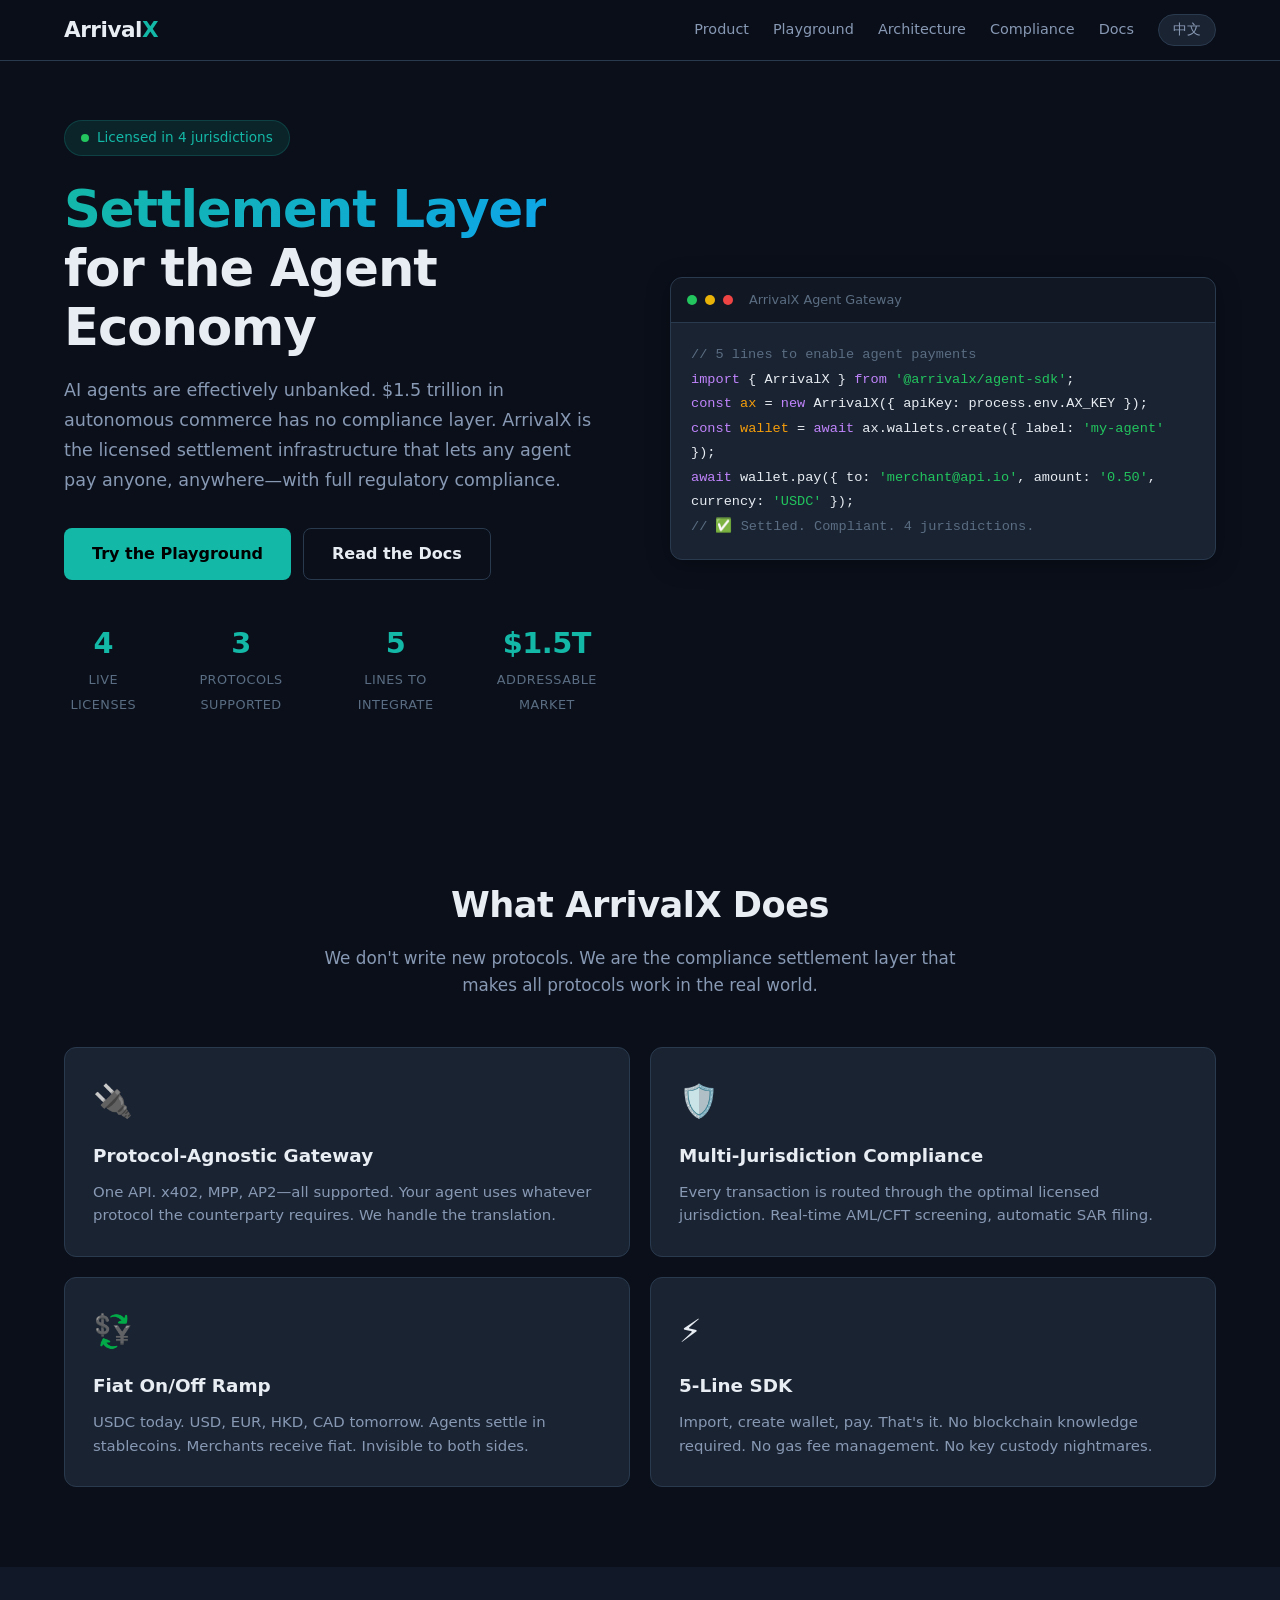
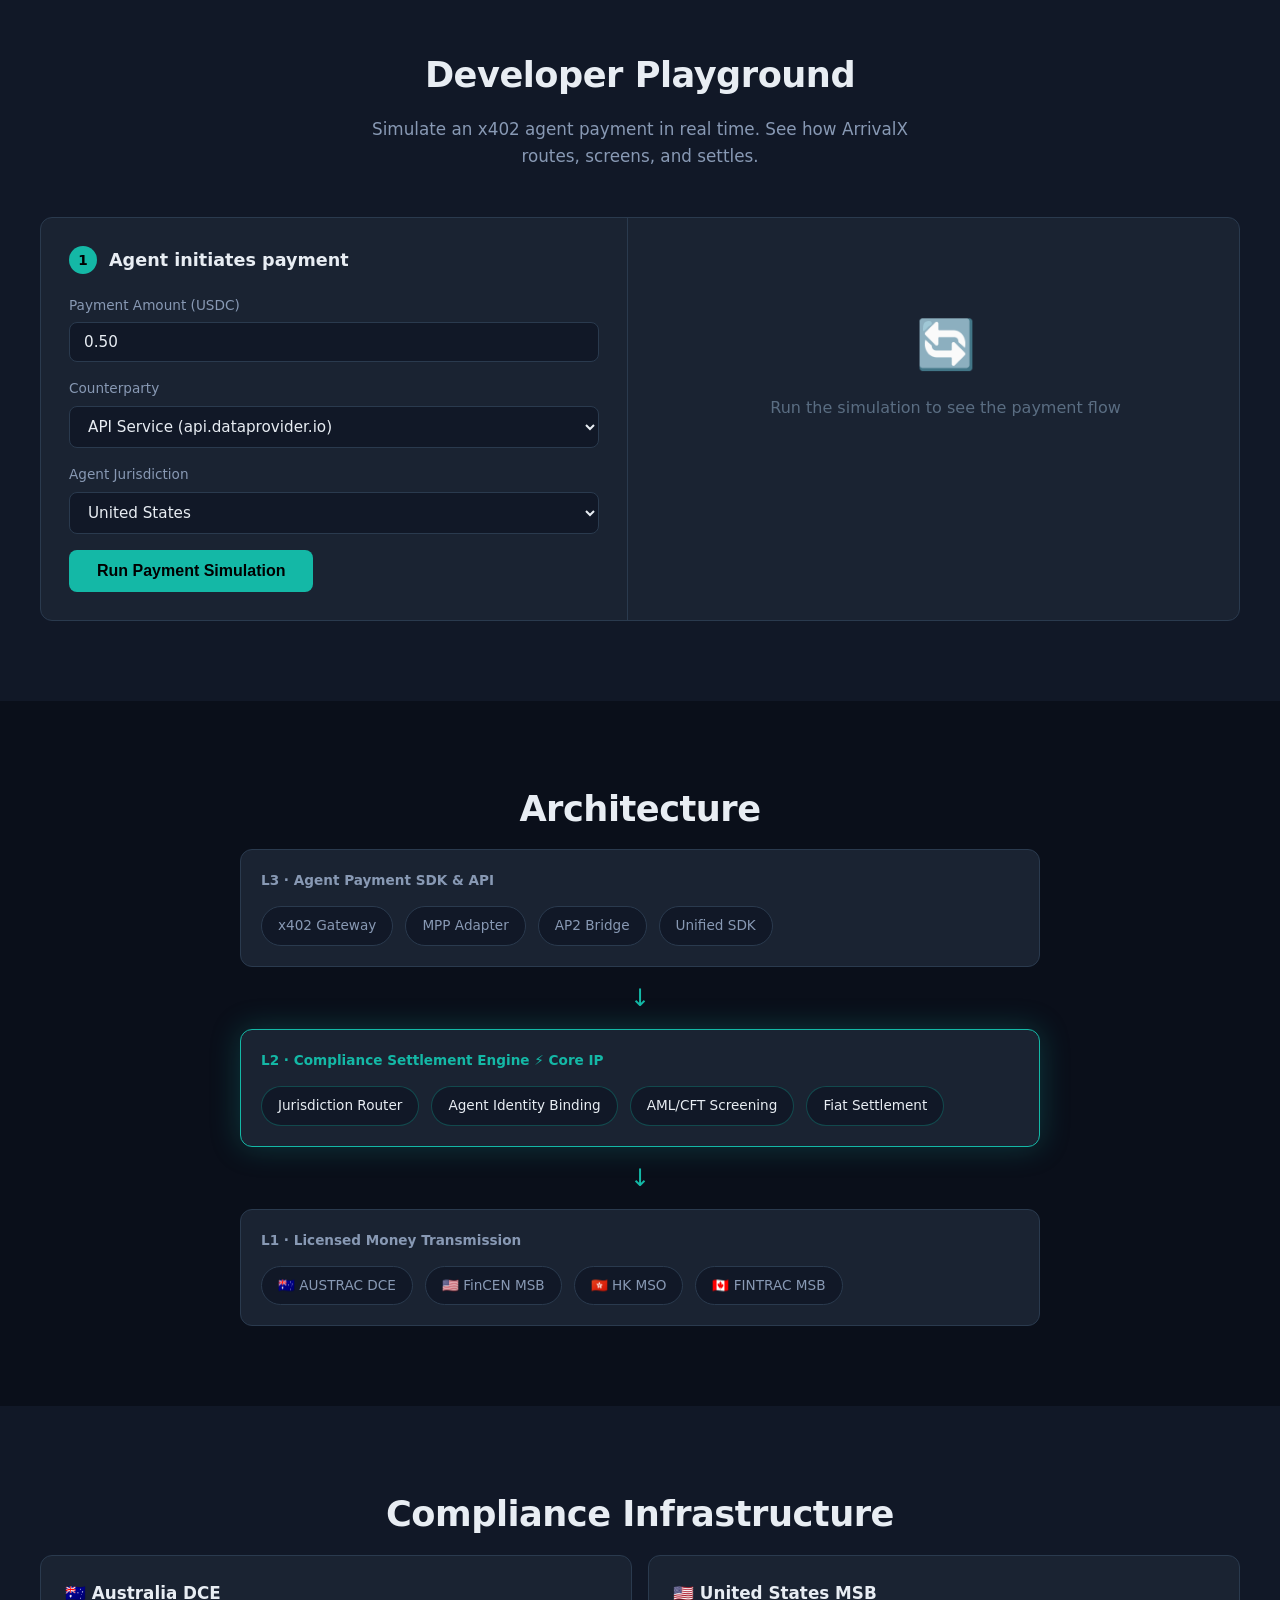
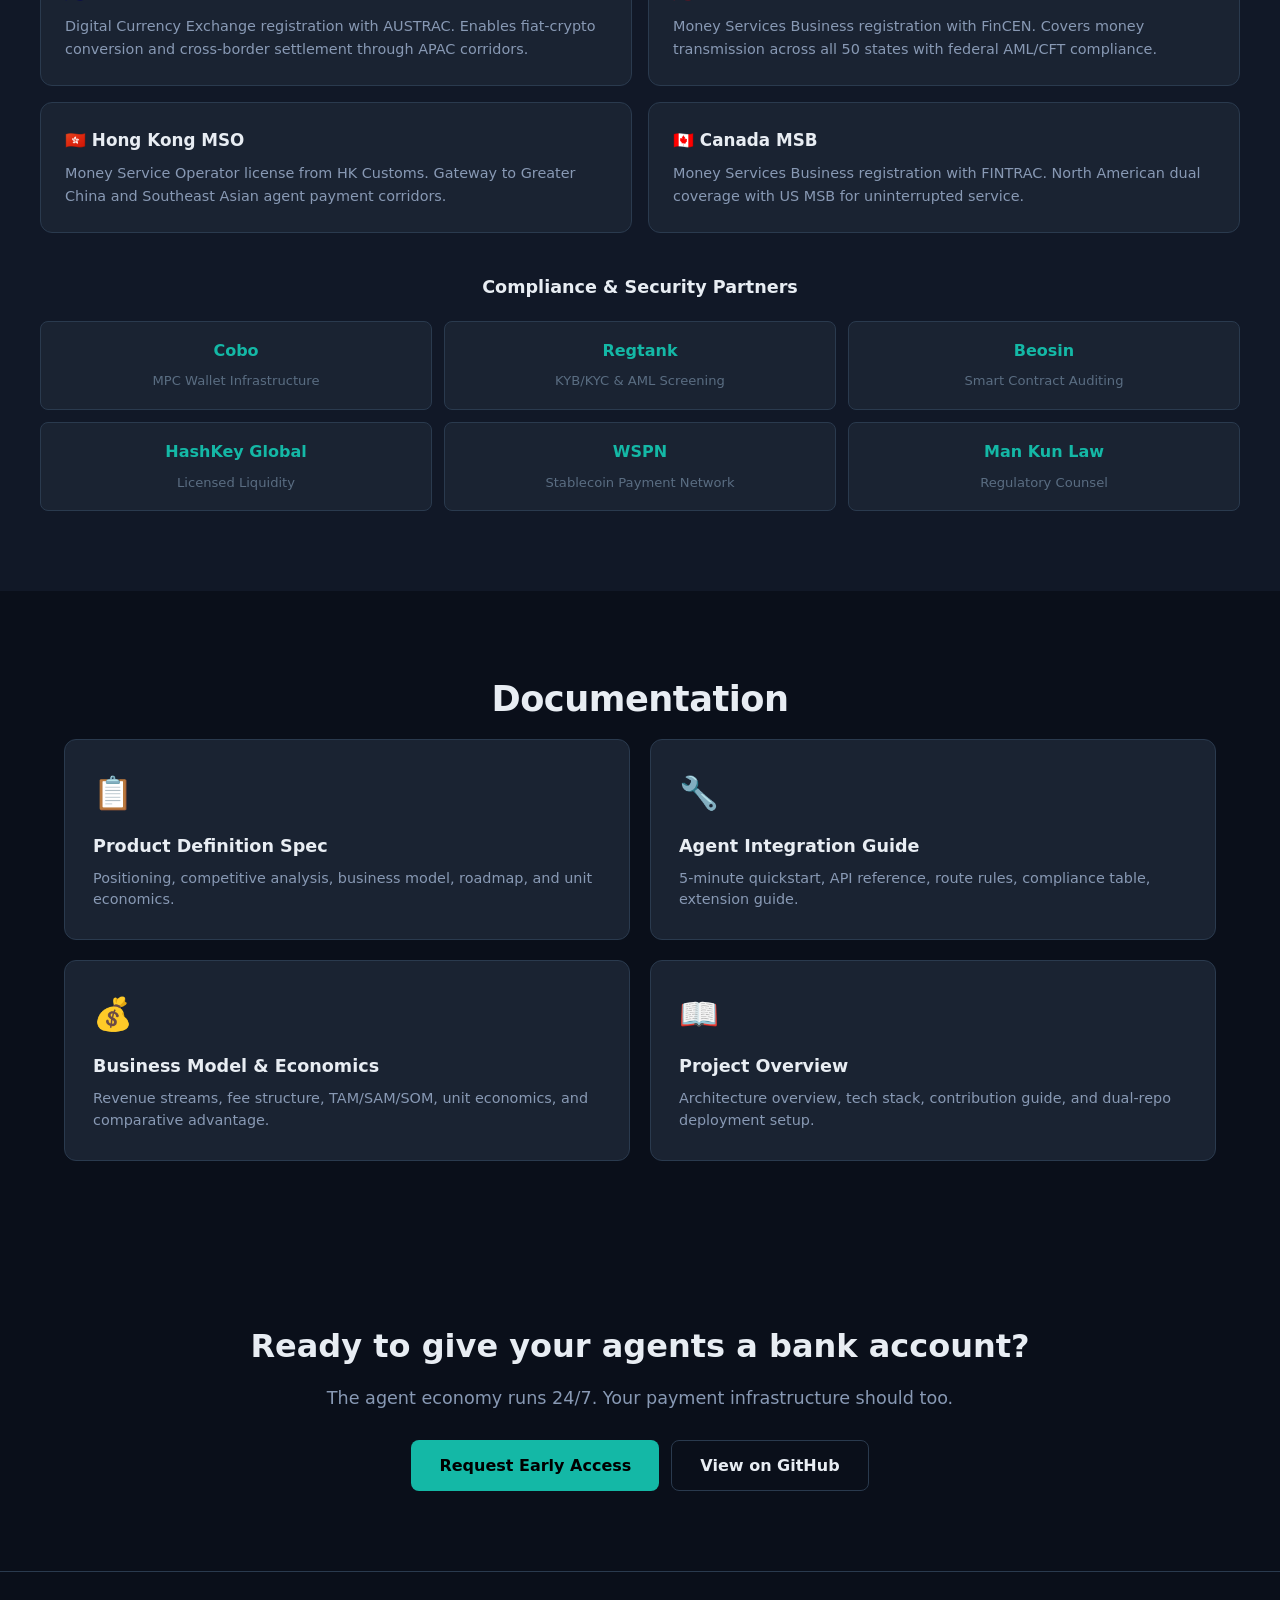
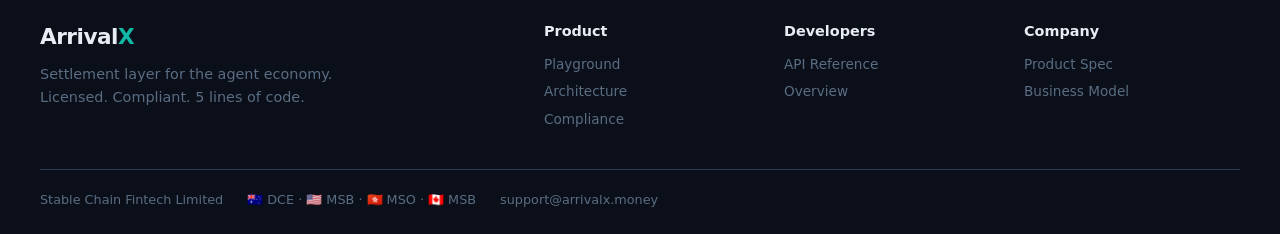
==== index.html @ 9bac30d7 "deploy 2026-06-06T09:00:12Z" ====
<!DOCTYPE html>
<html lang="en" data-theme="dark">
<head>
<meta charset="UTF-8">
<meta name="viewport" content="width=device-width, initial-scale=1.0">
<title>ArrivalX — Settlement Layer for the Agent Economy</title>
<meta name="description" content="Licensed settlement infrastructure for AI agent payments. x402-compatible, multi-jurisdiction compliance, 5-line SDK integration.">
<link rel="icon" href="data:image/svg+xml,<svg xmlns='http://www.w3.org/2000/svg' viewBox='0 0 36 36'><text y='28' font-size='28'>⚡</text></svg>">
<link rel="stylesheet" href="css/style.css">
</head>
<body>

<!-- Navigation -->
<nav class="nav" id="nav">
  <div class="nav-inner">
    <a href="#" class="logo">Arrival<span class="logo-accent">X</span></a>
    <div class="nav-links">
      <a href="#product">Product</a>
      <a href="#playground">Playground</a>
      <a href="#architecture">Architecture</a>
      <a href="#compliance">Compliance</a>
      <a href="#docs">Docs</a>
      <button class="lang-toggle" onclick="toggleLang()" id="langBtn">中文</button>
    </div>
    <button class="mobile-menu-btn" onclick="toggleMobileMenu()">☰</button>
  </div>
</nav>

<!-- Hero -->
<section class="hero" id="hero">
  <div class="hero-grid">
    <div class="hero-badge">
      <span class="pulse"></span>
      <span data-en="Licensed in 4 jurisdictions" data-zh="四司法辖区持牌">Licensed in 4 jurisdictions</span>
    </div>
    <h1 class="hero-title">
      <span class="gradient-text" data-en="Settlement Layer" data-zh="Agent 经济的">Settlement Layer</span>
      <br>
      <span data-en="for the Agent Economy" data-zh="合规结算层">for the Agent Economy</span>
    </h1>
    <p class="hero-subtitle" data-en="AI agents are effectively unbanked. $1.5 trillion in autonomous commerce has no compliance layer. ArrivalX is the licensed settlement infrastructure that lets any agent pay anyone, anywhere—with full regulatory compliance." data-zh="AI Agent 没有银行账户。$1.5 万亿的自主商业缺少合规层。ArrivalX 是持牌结算基础设施，让任何 Agent 在任何地方支付给任何人——全部合规。">
      AI agents are effectively unbanked. $1.5 trillion in autonomous commerce has no compliance layer. ArrivalX is the licensed settlement infrastructure that lets any agent pay anyone, anywhere—with full regulatory compliance.
    </p>
    <div class="hero-cta">
      <a href="#playground" class="btn-primary" data-en="Try the Playground" data-zh="试用 Playground">Try the Playground</a>
      <a href="#docs" class="btn-secondary" data-en="Read the Docs" data-zh="阅读文档">Read the Docs</a>
    </div>
    <div class="hero-stats">
      <div class="stat">
        <span class="stat-value">4</span>
        <span class="stat-label" data-en="Live Licenses" data-zh="持牌司法辖区">Live Licenses</span>
      </div>
      <div class="stat">
        <span class="stat-value">3</span>
        <span class="stat-label" data-en="Protocols Supported" data-zh="兼容协议">Protocols Supported</span>
      </div>
      <div class="stat">
        <span class="stat-value">5</span>
        <span class="stat-label" data-en="Lines to Integrate" data-zh="行代码接入">Lines to Integrate</span>
      </div>
      <div class="stat">
        <span class="stat-value">$1.5T</span>
        <span class="stat-label" data-en="Addressable Market" data-zh="可寻址市场">Addressable Market</span>
      </div>
    </div>
  </div>
  <div class="hero-visual">
    <div class="hero-card">
      <div class="hero-card-header">
        <span class="dot green"></span>
        <span class="dot yellow"></span>
        <span class="dot red"></span>
        <span class="hero-card-title">ArrivalX Agent Gateway</span>
      </div>
      <div class="hero-card-body">
        <div class="code-line"><span class="code-comment">// 5 lines to enable agent payments</span></div>
        <div class="code-line"><span class="code-keyword">import</span> { ArrivalX } <span class="code-keyword">from</span> <span class="code-string">'@arrivalx/agent-sdk'</span>;</div>
        <div class="code-line"></div>
        <div class="code-line"><span class="code-keyword">const</span> <span class="code-var">ax</span> = <span class="code-keyword">new</span> ArrivalX({ apiKey: process.env.AX_KEY });</div>
        <div class="code-line"><span class="code-keyword">const</span> <span class="code-var">wallet</span> = <span class="code-keyword">await</span> ax.wallets.create({ label: <span class="code-string">'my-agent'</span> });</div>
        <div class="code-line"><span class="code-keyword">await</span> wallet.pay({ to: <span class="code-string">'merchant@api.io'</span>, amount: <span class="code-string">'0.50'</span>, currency: <span class="code-string">'USDC'</span> });</div>
        <div class="code-line"><span class="code-comment">// ✅ Settled. Compliant. 4 jurisdictions.</span></div>
      </div>
    </div>
  </div>
</section>

<!-- Product -->
<section class="section" id="product">
  <h2 class="section-title" data-en="What ArrivalX Does" data-zh="ArrivalX 做什么">What ArrivalX Does</h2>
  <p class="section-subtitle" data-en="We don't write new protocols. We are the compliance settlement layer that makes all protocols work in the real world." data-zh="我们不写新协议。我们是让所有协议在真实世界中合规运作的结算层。">
    We don't write new protocols. We are the compliance settlement layer that makes all protocols work in the real world.
  </p>

  <div class="cards-grid">
    <div class="card">
      <div class="card-icon">🔌</div>
      <h3 data-en="Protocol-Agnostic Gateway" data-zh="协议无关网关">Protocol-Agnostic Gateway</h3>
      <p data-en="One API. x402, MPP, AP2—all supported. Your agent uses whatever protocol the counterparty requires. We handle the translation." data-zh="一个 API。x402、MPP、AP2 全部支持。你的 Agent 用对方要求的任何协议，我们做翻译。">
        One API. x402, MPP, AP2—all supported. Your agent uses whatever protocol the counterparty requires. We handle the translation.
      </p>
    </div>
    <div class="card">
      <div class="card-icon">🛡️</div>
      <h3 data-en="Multi-Jurisdiction Compliance" data-zh="多司法辖区合规">Multi-Jurisdiction Compliance</h3>
      <p data-en="Every transaction is routed through the optimal licensed jurisdiction. Real-time AML/CFT screening, automatic SAR filing. Regulators see a compliant money transmitter—not a gray-zone crypto exchange." data-zh="每笔交易经过最优持牌司法辖区路由。实时 AML/CFT 筛查，自动 SAR 申报。监管看到的是合规的资金传输商——不是灰色地带的交易所。">
        Every transaction is routed through the optimal licensed jurisdiction. Real-time AML/CFT screening, automatic SAR filing.
      </p>
    </div>
    <div class="card">
      <div class="card-icon">💱</div>
      <h3 data-en="Fiat On/Off Ramp" data-zh="法币出入金">Fiat On/Off Ramp</h3>
      <p data-en="USDC today. USD, EUR, HKD, CAD tomorrow. Agents settle in stablecoins. Merchants receive fiat. The conversion happens in the compliance layer—invisible to both sides." data-zh="今天 USDC，明天 USD/EUR/HKD/CAD。Agent 用稳定币结算，商户收法币。转换在合规层发生——双方无感。">
        USDC today. USD, EUR, HKD, CAD tomorrow. Agents settle in stablecoins. Merchants receive fiat. Invisible to both sides.
      </p>
    </div>
    <div class="card">
      <div class="card-icon">⚡</div>
      <h3 data-en="5-Line SDK" data-zh="5 行代码 SDK">5-Line SDK</h3>
      <p data-en="Import, create wallet, pay. That's it. No blockchain knowledge required. No gas fee management. No key custody nightmares. We built the boring stuff so you can build the future." data-zh="导入，创建钱包，支付。就这些。不需要区块链知识，不管 gas fee，不用操心密钥托管。我们做好了无聊的部分，你去创造未来。">
        Import, create wallet, pay. That's it. No blockchain knowledge required. No gas fee management. No key custody nightmares.
      </p>
    </div>
  </div>
</section>

<!-- Playground -->
<section class="section section-alt" id="playground">
  <h2 class="section-title" data-en="Developer Playground" data-zh="开发者 Playground">Developer Playground</h2>
  <p class="section-subtitle" data-en="Simulate an x402 agent payment in real time. See how ArrivalX routes, screens, and settles—all in one flow." data-zh="实时模拟 x402 Agent 支付。看看 ArrivalX 如何路由、筛查、结算——一条龙。">
    Simulate an x402 agent payment in real time. See how ArrivalX routes, screens, and settles.
  </p>

  <div class="playground">
    <div class="playground-left">
      <div class="pg-step" id="pgStep1">
        <div class="pg-step-header">
          <span class="pg-step-num">1</span>
          <span data-en="Agent initiates payment" data-zh="Agent 发起支付">Agent initiates payment</span>
        </div>
        <div class="pg-input-group">
          <label data-en="Payment Amount (USDC)" data-zh="支付金额 (USDC)">Payment Amount (USDC)</label>
          <input type="number" id="pgAmount" value="0.50" step="0.01" min="0.01" placeholder="0.50">
        </div>
        <div class="pg-input-group">
          <label data-en="Counterparty" data-zh="交易对手方">Counterparty</label>
          <select id="pgCounterparty">
            <option value="api">API Service (api.dataprovider.io)</option>
            <option value="compute">Compute Provider (gpu.rent)</option>
            <option value="agent">Another Agent (agent.market)</option>
            <option value="saas">SaaS Tool (saas.vendor.io)</option>
          </select>
        </div>
        <div class="pg-input-group">
          <label data-en="Agent Jurisdiction" data-zh="Agent 所在司法辖区">Agent Jurisdiction</label>
          <select id="pgJurisdiction">
            <option value="US">United States</option>
            <option value="AU">Australia</option>
            <option value="HK">Hong Kong</option>
            <option value="CA">Canada</option>
          </select>
        </div>
        <button class="btn-primary" onclick="runSimulation()" id="simBtn" data-en="Run Payment Simulation" data-zh="运行支付模拟">Run Payment Simulation</button>
      </div>

      <div class="pg-step hidden" id="pgStep2">
        <div class="pg-step-header">
          <span class="pg-step-num">2</span>
          <span data-en="x402 Handshake" data-zh="x402 握手">x402 Handshake</span>
        </div>
        <div class="pg-log" id="pgLog"></div>
      </div>
    </div>

    <div class="playground-right">
      <div class="pg-visual" id="pgVisual">
        <div class="pg-visual-placeholder" id="pgVisualPlaceholder">
          <div class="pg-viz-icon">🔄</div>
          <p data-en="Run the simulation to see the payment flow" data-zh="运行模拟查看支付流程">Run the simulation to see the payment flow</p>
        </div>
        <div class="pg-visual-flow hidden" id="pgVisualFlow">
          <div class="flow-node agent-node" id="flowAgent">
            <span class="flow-icon">🤖</span>
            <span class="flow-label">Agent</span>
          </div>
          <div class="flow-arrow" id="flowArrow1">→</div>
          <div class="flow-node ax-node" id="flowAX">
            <span class="flow-icon">⚡</span>
            <span class="flow-label">ArrivalX</span>
          </div>
          <div class="flow-arrow" id="flowArrow2">→</div>
          <div class="flow-node merchant-node" id="flowMerchant">
            <span class="flow-icon">🏪</span>
            <span class="flow-label" id="flowMerchantLabel">Merchant</span>
          </div>
        </div>
        <div class="pg-compliance-badges hidden" id="pgBadges">
          <div class="compliance-badge" id="badgeScreening">🔍 Screening</div>
          <div class="compliance-badge" id="badgeRoute">🌐 Route</div>
          <div class="compliance-badge" id="badgeSettle">✅ Settle</div>
        </div>
        <div class="pg-result hidden" id="pgResult"></div>
      </div>
    </div>
  </div>
</section>

<!-- Architecture -->
<section class="section" id="architecture">
  <h2 class="section-title" data-en="Architecture" data-zh="产品架构">Architecture</h2>
  <div class="arch-diagram">
    <div class="arch-layer arch-l3">
      <div class="arch-layer-label">L3 · Agent Payment SDK & API</div>
      <div class="arch-modules">
        <div class="arch-module" data-en="x402 Gateway" data-zh="x402 网关">x402 Gateway</div>
        <div class="arch-module" data-en="MPP Adapter" data-zh="MPP 适配器">MPP Adapter</div>
        <div class="arch-module" data-en="AP2 Bridge" data-zh="AP2 桥接">AP2 Bridge</div>
        <div class="arch-module" data-en="Unified SDK" data-zh="统一 SDK">Unified SDK</div>
      </div>
    </div>
    <div class="arch-arrow">↓</div>
    <div class="arch-layer arch-l2 highlight">
      <div class="arch-layer-label">L2 · Compliance Settlement Engine ⚡ Core IP</div>
      <div class="arch-modules">
        <div class="arch-module" data-en="Jurisdiction Router" data-zh="司法辖区路由">Jurisdiction Router</div>
        <div class="arch-module" data-en="Agent Identity Binding" data-zh="Agent 身份绑定">Agent Identity Binding</div>
        <div class="arch-module" data-en="AML/CFT Screening" data-zh="AML/CFT 筛查">AML/CFT Screening</div>
        <div class="arch-module" data-en="Fiat Settlement" data-zh="法币结算">Fiat Settlement</div>
      </div>
    </div>
    <div class="arch-arrow">↓</div>
    <div class="arch-layer arch-l1">
      <div class="arch-layer-label">L1 · Licensed Money Transmission</div>
      <div class="arch-modules">
        <div class="arch-module">🇦🇺 AUSTRAC DCE</div>
        <div class="arch-module">🇺🇸 FinCEN MSB</div>
        <div class="arch-module">🇭🇰 HK MSO</div>
        <div class="arch-module">🇨🇦 FINTRAC MSB</div>
      </div>
    </div>
  </div>
</section>

<!-- Compliance -->
<section class="section section-alt" id="compliance">
  <h2 class="section-title" data-en="Compliance Infrastructure" data-zh="合规基础设施">Compliance Infrastructure</h2>
  <div class="compliance-grid">
    <div class="compliance-card">
      <h3>🇦🇺 Australia DCE</h3>
      <p data-en="Digital Currency Exchange registration with AUSTRAC. Enables fiat-crypto conversion and cross-border settlement through APAC corridors." data-zh="AUSTRAC 数字币兑换注册。支持法币-加密货币兑换和亚太走廊跨境结算。">Digital Currency Exchange registration with AUSTRAC. Enables fiat-crypto conversion and cross-border settlement through APAC corridors.</p>
    </div>
    <div class="compliance-card">
      <h3>🇺🇸 United States MSB</h3>
      <p data-en="Money Services Business registration with FinCEN. Covers money transmission across all 50 states with federal AML/CFT compliance." data-zh="FinCEN 货币服务商注册。覆盖全美 50 州资金传输，联邦级 AML/CFT 合规。">Money Services Business registration with FinCEN. Covers money transmission across all 50 states with federal AML/CFT compliance.</p>
    </div>
    <div class="compliance-card">
      <h3>🇭🇰 Hong Kong MSO</h3>
      <p data-en="Money Service Operator license from HK Customs. Gateway to Greater China and Southeast Asian agent payment corridors." data-zh="香港海关金钱服务经营者牌照。大中华区和东南亚 Agent 支付走廊的入口。">Money Service Operator license from HK Customs. Gateway to Greater China and Southeast Asian agent payment corridors.</p>
    </div>
    <div class="compliance-card">
      <h3>🇨🇦 Canada MSB</h3>
      <p data-en="Money Services Business registration with FINTRAC. Provides North American redundancy—dual coverage with US MSB for uninterrupted service." data-zh="FINTRAC 货币服务商注册。北美双覆盖——与 US MSB 形成冗余，保障服务不中断。">Money Services Business registration with FINTRAC. North American dual coverage with US MSB for uninterrupted service.</p>
    </div>
  </div>

  <div class="partners-section">
    <h3 data-en="Compliance & Security Partners" data-zh="合规与安全合作伙伴">Compliance & Security Partners</h3>
    <div class="partners-grid">
      <div class="partner">
        <strong>Cobo</strong>
        <span>MPC Wallet Infrastructure</span>
      </div>
      <div class="partner">
        <strong>Regtank</strong>
        <span>KYB/KYC & AML Screening</span>
      </div>
      <div class="partner">
        <strong>Beosin</strong>
        <span>Smart Contract Auditing</span>
      </div>
      <div class="partner">
        <strong>HashKey Global</strong>
        <span>Licensed Liquidity</span>
      </div>
      <div class="partner">
        <strong>WSPN</strong>
        <span>Stablecoin Payment Network</span>
      </div>
      <div class="partner">
        <strong>Man Kun Law</strong>
        <span>Regulatory Counsel</span>
      </div>
    </div>
  </div>
</section>

<!-- Docs Quick Links -->
<section class="section" id="docs">
  <h2 class="section-title" data-en="Documentation" data-zh="技术文档">Documentation</h2>
  <div class="docs-grid">
    <a href="docs/PRODUCT.md" class="doc-card" target="_blank">
      <div class="doc-icon">📋</div>
      <h3 data-en="Product Definition Spec" data-zh="产品定义说明书">Product Definition Spec</h3>
      <p data-en="Positioning, competitive analysis, business model, roadmap, and unit economics." data-zh="定位、竞品分析、商业模式、路线图、单位经济学。">Positioning, competitive analysis, business model, roadmap, and unit economics.</p>
    </a>
    <a href="docs/API.md" class="doc-card" target="_blank">
      <div class="doc-icon">🔧</div>
      <h3 data-en="Agent Integration Guide" data-zh="Agent 集成指南">Agent Integration Guide</h3>
      <p data-en="5-minute quickstart, API reference, route rules, compliance table, extension guide." data-zh="5 分钟快速开始，API 参考，路由规则，合规表，扩展指南。">5-minute quickstart, API reference, route rules, compliance table, extension guide.</p>
    </a>
    <a href="docs/BUSINESS.md" class="doc-card" target="_blank">
      <div class="doc-icon">💰</div>
      <h3 data-en="Business Model & Economics" data-zh="商业模式与经济学">Business Model & Economics</h3>
      <p data-en="Revenue streams, fee structure, TAM/SAM/SOM, unit economics, and comparative advantage." data-zh="收入流、费率结构、市场规模、单位经济学与比较优势。">Revenue streams, fee structure, TAM/SAM/SOM, unit economics, and comparative advantage.</p>
    </a>
    <a href="docs/README.md" class="doc-card" target="_blank">
      <div class="doc-icon">📖</div>
      <h3 data-en="Project Overview" data-zh="项目总览">Project Overview</h3>
      <p data-en="Architecture overview, tech stack, contribution guide, and dual-repo deployment setup." data-zh="架构总览、技术栈、贡献指南、双仓部署配置。">Architecture overview, tech stack, contribution guide, and dual-repo deployment setup.</p>
    </a>
  </div>
</section>

<!-- CTA -->
<section class="section cta-section">
  <h2 data-en="Ready to give your agents a bank account?" data-zh="准备好给你的 Agent 一个银行账户了吗？">Ready to give your agents a bank account?</h2>
  <p data-en="The agent economy runs 24/7. Your payment infrastructure should too." data-zh="Agent 经济 7×24 运行。你的支付基础设施也该如此。">The agent economy runs 24/7. Your payment infrastructure should too.</p>
  <div class="cta-buttons">
    <a href="#" class="btn-primary" data-en="Request Early Access" data-zh="申请早期接入">Request Early Access</a>
    <a href="https://github.com/jasoneip01-pixel/arrivalx-agent-pay" class="btn-secondary" target="_blank" data-en="View on GitHub" data-zh="在 GitHub 查看">View on GitHub</a>
  </div>
</section>

<footer class="footer">
  <div class="footer-inner">
    <div class="footer-brand">
      <span class="logo">Arrival<span class="logo-accent">X</span></span>
      <p data-en="Settlement layer for the agent economy. Licensed. Compliant. 5 lines of code." data-zh="Agent 经济的合规结算层。持牌。合规。5 行代码接入。">Settlement layer for the agent economy. Licensed. Compliant. 5 lines of code.</p>
    </div>
    <div class="footer-links">
      <div>
        <strong data-en="Product" data-zh="产品">Product</strong>
        <a href="#playground">Playground</a>
        <a href="#architecture">Architecture</a>
        <a href="#compliance">Compliance</a>
      </div>
      <div>
        <strong data-en="Developers" data-zh="开发者">Developers</strong>
        <a href="docs/API.md">API Reference</a>
        <a href="docs/README.md">Overview</a>
      </div>
      <div>
        <strong data-en="Company" data-zh="公司">Company</strong>
        <a href="docs/PRODUCT.md">Product Spec</a>
        <a href="docs/BUSINESS.md">Business Model</a>
      </div>
    </div>
  </div>
  <div class="footer-bottom">
    <span>Stable Chain Fintech Limited</span>
    <span>🇦🇺 DCE · 🇺🇸 MSB · 🇭🇰 MSO · 🇨🇦 MSB</span>
    <span>support@arrivalx.money</span>
  </div>
</footer>

<script src="js/app.js"></script>
</body>
</html>
---- css/style.css ----
/* === ArrivalX — Design System === */
:root {
  --bg-primary: #0a0f1a;
  --bg-secondary: #111827;
  --bg-card: #1a2332;
  --bg-card-hover: #1f2d3d;
  --border: #2a3a4e;
  --text-primary: #e8edf3;
  --text-secondary: #8899b4;
  --text-muted: #5a6d82;
  --accent: #14b8a6;
  --accent-glow: rgba(20, 184, 166, 0.25);
  --accent-dim: rgba(20, 184, 166, 0.12);
  --amber: #f59e0b;
  --green: #22c55e;
  --red: #ef4444;
  --yellow: #eab308;
  --gradient-1: linear-gradient(135deg, #14b8a6 0%, #0ea5e9 100%);
  --gradient-2: linear-gradient(135deg, #14b8a6 0%, #f59e0b 100%);
  --radius: 12px;
  --radius-sm: 8px;
  --shadow: 0 4px 24px rgba(0,0,0,0.3);
  --transition: 0.25s ease;
  --max-width: 1200px;
}

* { margin: 0; padding: 0; box-sizing: border-box; }

html { scroll-behavior: smooth; }

body {
  font-family: -apple-system, BlinkMacSystemFont, 'Segoe UI', 'Inter', system-ui, sans-serif;
  background: var(--bg-primary);
  color: var(--text-primary);
  line-height: 1.6;
  overflow-x: hidden;
}

a { color: var(--accent); text-decoration: none; }
a:hover { text-decoration: underline; }

/* === Navigation === */
.nav {
  position: fixed; top: 0; left: 0; right: 0; z-index: 100;
  background: rgba(10, 15, 26, 0.85);
  backdrop-filter: blur(16px);
  border-bottom: 1px solid var(--border);
  transition: var(--transition);
}
.nav-inner {
  max-width: var(--max-width);
  margin: 0 auto;
  padding: 0 24px;
  height: 60px;
  display: flex;
  align-items: center;
  justify-content: space-between;
}
.logo {
  font-size: 1.35rem;
  font-weight: 800;
  letter-spacing: -0.5px;
  color: var(--text-primary);
}
.logo-accent { color: var(--accent); }
.nav-links { display: flex; align-items: center; gap: 24px; }
.nav-links a {
  color: var(--text-secondary);
  font-size: 0.9rem;
  font-weight: 500;
  transition: color var(--transition);
}
.nav-links a:hover { color: var(--text-primary); text-decoration: none; }
.lang-toggle {
  background: var(--bg-card);
  color: var(--text-secondary);
  border: 1px solid var(--border);
  padding: 6px 14px;
  border-radius: 20px;
  font-size: 0.85rem;
  cursor: pointer;
  transition: var(--transition);
}
.lang-toggle:hover { border-color: var(--accent); color: var(--accent); }
.mobile-menu-btn { display: none; background: none; border: none; color: var(--text-primary); font-size: 1.5rem; cursor: pointer; }

/* === Hero === */
.hero {
  max-width: var(--max-width);
  margin: 0 auto;
  padding: 120px 24px 80px;
  display: grid;
  grid-template-columns: 1fr 1fr;
  gap: 60px;
  align-items: center;
}
.hero-badge {
  display: inline-flex;
  align-items: center;
  gap: 8px;
  background: var(--accent-dim);
  color: var(--accent);
  padding: 6px 16px;
  border-radius: 20px;
  font-size: 0.85rem;
  font-weight: 500;
  margin-bottom: 24px;
  border: 1px solid rgba(20,184,166,0.2);
}
.pulse {
  width: 8px; height: 8px;
  background: var(--green);
  border-radius: 50%;
  animation: pulse 2s infinite;
}
@keyframes pulse {
  0%, 100% { opacity: 1; transform: scale(1); }
  50% { opacity: 0.5; transform: scale(1.3); }
}
.hero-title {
  font-size: 3.2rem;
  font-weight: 800;
  line-height: 1.15;
  letter-spacing: -1px;
  margin-bottom: 20px;
}
.gradient-text {
  background: var(--gradient-1);
  -webkit-background-clip: text;
  -webkit-text-fill-color: transparent;
  background-clip: text;
}
.hero-subtitle {
  font-size: 1.1rem;
  color: var(--text-secondary);
  max-width: 540px;
  margin-bottom: 32px;
  line-height: 1.7;
}
.hero-cta { display: flex; gap: 12px; margin-bottom: 40px; }
.btn-primary {
  display: inline-flex;
  align-items: center;
  padding: 12px 28px;
  background: var(--accent);
  color: #000;
  border: none;
  border-radius: var(--radius-sm);
  font-size: 1rem;
  font-weight: 600;
  cursor: pointer;
  transition: var(--transition);
  text-decoration: none;
}
.btn-primary:hover { background: #0d9488; transform: translateY(-1px); text-decoration: none; color: #000; }
.btn-secondary {
  display: inline-flex;
  align-items: center;
  padding: 12px 28px;
  background: transparent;
  color: var(--text-primary);
  border: 1px solid var(--border);
  border-radius: var(--radius-sm);
  font-size: 1rem;
  font-weight: 600;
  cursor: pointer;
  transition: var(--transition);
  text-decoration: none;
}
.btn-secondary:hover { border-color: var(--accent); color: var(--accent); text-decoration: none; }
.hero-stats { display: flex; gap: 32px; }
.stat { text-align: center; }
.stat-value {
  display: block;
  font-size: 1.8rem;
  font-weight: 800;
  color: var(--accent);
  letter-spacing: -0.5px;
}
.stat-label {
  font-size: 0.8rem;
  color: var(--text-muted);
  text-transform: uppercase;
  letter-spacing: 0.5px;
}

/* Hero Code Card */
.hero-visual { position: relative; }
.hero-card {
  background: var(--bg-card);
  border: 1px solid var(--border);
  border-radius: var(--radius);
  overflow: hidden;
  box-shadow: var(--shadow);
}
.hero-card-header {
  display: flex;
  align-items: center;
  gap: 8px;
  padding: 12px 16px;
  background: rgba(0,0,0,0.3);
  border-bottom: 1px solid var(--border);
}
.dot { width: 10px; height: 10px; border-radius: 50%; }
.dot.green { background: #22c55e; }
.dot.yellow { background: #eab308; }
.dot.red { background: #ef4444; }
.hero-card-title { font-size: 0.8rem; color: var(--text-muted); margin-left: 8px; }
.hero-card-body { padding: 20px; font-family: 'SF Mono', 'Fira Code', monospace; font-size: 0.85rem; line-height: 1.8; }
.code-comment { color: #5a6d82; }
.code-keyword { color: #c084fc; }
.code-string { color: #22c55e; }
.code-var { color: #f59e0b; }

/* === Sections === */
.section { padding: 80px 24px; max-width: var(--max-width); margin: 0 auto; }
.section-alt { background: var(--bg-secondary); max-width: 100%; }
.section-alt > * { max-width: var(--max-width); margin-left: auto; margin-right: auto; }
.section-title {
  font-size: 2.2rem;
  font-weight: 800;
  letter-spacing: -0.5px;
  margin-bottom: 12px;
  text-align: center;
}
.section-subtitle {
  text-align: center;
  color: var(--text-secondary);
  max-width: 640px;
  margin: 0 auto 48px;
  font-size: 1.05rem;
}
.section-alt .section-title,
.section-alt .section-subtitle { padding: 0 24px; }

/* === Cards === */
.cards-grid {
  display: grid;
  grid-template-columns: repeat(2, 1fr);
  gap: 20px;
}
.card {
  background: var(--bg-card);
  border: 1px solid var(--border);
  border-radius: var(--radius);
  padding: 28px;
  transition: var(--transition);
}
.card:hover { border-color: var(--accent); transform: translateY(-2px); box-shadow: 0 8px 32px var(--accent-glow); }
.card-icon { font-size: 2rem; margin-bottom: 14px; }
.card h3 { font-size: 1.15rem; font-weight: 700; margin-bottom: 10px; }
.card p { color: var(--text-secondary); font-size: 0.93rem; line-height: 1.6; }

/* === Playground === */
.playground {
  display: grid;
  grid-template-columns: 1fr 1fr;
  gap: 24px;
  background: var(--bg-card);
  border: 1px solid var(--border);
  border-radius: var(--radius);
  overflow: hidden;
}
.playground-left,
.playground-right {
  padding: 28px;
}
.playground-left {
  border-right: 1px solid var(--border);
}
.pg-step { transition: opacity 0.3s; }
.pg-step-header {
  display: flex;
  align-items: center;
  gap: 12px;
  margin-bottom: 20px;
  font-weight: 700;
  font-size: 1.1rem;
}
.pg-step-num {
  width: 28px; height: 28px;
  background: var(--accent);
  color: #000;
  border-radius: 50%;
  display: flex;
  align-items: center;
  justify-content: center;
  font-size: 0.85rem;
  font-weight: 800;
}
.pg-input-group { margin-bottom: 16px; }
.pg-input-group label {
  display: block;
  font-size: 0.85rem;
  color: var(--text-secondary);
  margin-bottom: 6px;
  font-weight: 500;
}
.pg-input-group input,
.pg-input-group select {
  width: 100%;
  padding: 10px 14px;
  background: var(--bg-secondary);
  border: 1px solid var(--border);
  border-radius: var(--radius-sm);
  color: var(--text-primary);
  font-size: 0.95rem;
  font-family: inherit;
  transition: var(--transition);
}
.pg-input-group input:focus,
.pg-input-group select:focus {
  outline: none;
  border-color: var(--accent);
  box-shadow: 0 0 0 3px var(--accent-dim);
}
.pg-log {
  background: #000;
  border-radius: var(--radius-sm);
  padding: 16px;
  font-family: 'SF Mono', 'Fira Code', monospace;
  font-size: 0.8rem;
  line-height: 1.7;
  max-height: 300px;
  overflow-y: auto;
  color: #22c55e;
}
.log-line { margin-bottom: 2px; }
.log-line.info { color: #60a5fa; }
.log-line.warn { color: #f59e0b; }
.log-line.success { color: #22c55e; }
.log-line.error { color: #ef4444; }
.pg-visual { text-align: center; }
.pg-visual-placeholder {
  padding: 60px 20px;
  color: var(--text-muted);
}
.pg-viz-icon { font-size: 3rem; margin-bottom: 12px; }
.pg-visual-flow {
  display: flex;
  align-items: center;
  justify-content: center;
  gap: 16px;
  margin: 20px 0;
}
.flow-node {
  display: flex;
  flex-direction: column;
  align-items: center;
  gap: 6px;
  padding: 16px 20px;
  border-radius: var(--radius);
  border: 2px solid var(--border);
  background: var(--bg-secondary);
  transition: all 0.4s ease;
  min-width: 80px;
}
.flow-node.active {
  border-color: var(--accent);
  box-shadow: 0 0 20px var(--accent-glow);
  transform: scale(1.05);
}
.flow-icon { font-size: 1.5rem; }
.flow-label { font-size: 0.75rem; color: var(--text-secondary); font-weight: 600; }
.flow-arrow {
  font-size: 1.5rem;
  color: var(--text-muted);
  transition: color 0.4s;
}
.flow-arrow.active { color: var(--accent); }
.pg-compliance-badges {
  display: flex;
  gap: 10px;
  justify-content: center;
  margin: 20px 0;
  flex-wrap: wrap;
}
.compliance-badge {
  padding: 6px 14px;
  border-radius: 20px;
  font-size: 0.8rem;
  font-weight: 600;
  background: var(--bg-secondary);
  border: 1px solid var(--border);
  transition: all 0.3s;
}
.compliance-badge.done {
  background: var(--accent-dim);
  border-color: var(--accent);
  color: var(--accent);
}
.pg-result {
  margin-top: 20px;
  padding: 16px;
  border-radius: var(--radius-sm);
  text-align: left;
}
.pg-result.success {
  background: rgba(34,197,94,0.1);
  border: 1px solid rgba(34,197,94,0.3);
  color: #22c55e;
}
.pg-result.error-box {
  background: rgba(239,68,68,0.1);
  border: 1px solid rgba(239,68,68,0.3);
  color: #ef4444;
}
.hidden { display: none !important; }

/* === Architecture === */
.arch-diagram {
  display: flex;
  flex-direction: column;
  align-items: center;
  gap: 12px;
}
.arch-layer {
  width: 100%;
  max-width: 800px;
  border-radius: var(--radius);
  padding: 20px;
  border: 1px solid var(--border);
  background: var(--bg-card);
}
.arch-layer.highlight {
  border-color: var(--accent);
  box-shadow: 0 0 30px var(--accent-glow);
}
.arch-layer-label {
  font-size: 0.85rem;
  font-weight: 700;
  margin-bottom: 14px;
  color: var(--text-secondary);
}
.arch-layer.highlight .arch-layer-label {
  color: var(--accent);
}
.arch-modules {
  display: flex;
  gap: 12px;
  flex-wrap: wrap;
}
.arch-module {
  padding: 8px 16px;
  background: var(--bg-secondary);
  border: 1px solid var(--border);
  border-radius: 20px;
  font-size: 0.85rem;
  font-weight: 500;
  color: var(--text-secondary);
}
.arch-layer.highlight .arch-module {
  border-color: rgba(20,184,166,0.3);
  color: var(--text-primary);
}
.arch-arrow {
  font-size: 1.5rem;
  color: var(--accent);
}

/* === Compliance === */
.compliance-grid {
  display: grid;
  grid-template-columns: repeat(2, 1fr);
  gap: 16px;
  margin-bottom: 40px;
}
.compliance-card {
  background: var(--bg-card);
  border: 1px solid var(--border);
  border-radius: var(--radius);
  padding: 24px;
  transition: var(--transition);
}
.compliance-card:hover { border-color: var(--accent); }
.compliance-card h3 { font-size: 1.05rem; margin-bottom: 8px; }
.compliance-card p { color: var(--text-secondary); font-size: 0.9rem; line-height: 1.6; }
.partners-section { margin-top: 24px; }
.partners-section h3 { text-align: center; margin-bottom: 20px; font-size: 1.1rem; }
.partners-grid {
  display: grid;
  grid-template-columns: repeat(3, 1fr);
  gap: 12px;
}
.partner {
  background: var(--bg-card);
  border: 1px solid var(--border);
  border-radius: var(--radius-sm);
  padding: 16px;
  text-align: center;
  transition: var(--transition);
}
.partner:hover { border-color: var(--accent); }
.partner strong { display: block; margin-bottom: 4px; color: var(--accent); }
.partner span { font-size: 0.82rem; color: var(--text-muted); }

/* === Docs === */
.docs-grid {
  display: grid;
  grid-template-columns: repeat(2, 1fr);
  gap: 20px;
}
.doc-card {
  background: var(--bg-card);
  border: 1px solid var(--border);
  border-radius: var(--radius);
  padding: 28px;
  transition: var(--transition);
  display: block;
  text-decoration: none !important;
}
.doc-card:hover {
  border-color: var(--accent);
  transform: translateY(-2px);
  box-shadow: 0 8px 32px var(--accent-glow);
}
.doc-icon { font-size: 2rem; margin-bottom: 12px; }
.doc-card h3 { font-size: 1.1rem; color: var(--text-primary); margin-bottom: 8px; }
.doc-card p { color: var(--text-secondary); font-size: 0.9rem; line-height: 1.5; }

/* === CTA === */
.cta-section { text-align: center; padding: 80px 24px; }
.cta-section h2 { font-size: 2rem; font-weight: 800; margin-bottom: 12px; }
.cta-section p { color: var(--text-secondary); font-size: 1.1rem; margin-bottom: 28px; }
.cta-buttons { display: flex; gap: 12px; justify-content: center; }

/* === Footer === */
.footer {
  border-top: 1px solid var(--border);
  padding: 48px 24px 24px;
}
.footer-inner {
  max-width: var(--max-width);
  margin: 0 auto;
  display: grid;
  grid-template-columns: 2fr 3fr;
  gap: 40px;
}
.footer-brand p { color: var(--text-muted); font-size: 0.9rem; margin-top: 8px; max-width: 320px; }
.footer-links { display: grid; grid-template-columns: repeat(3, 1fr); gap: 24px; }
.footer-links strong { display: block; margin-bottom: 10px; color: var(--text-primary); font-size: 0.9rem; }
.footer-links a {
  display: block;
  color: var(--text-muted);
  font-size: 0.85rem;
  margin-bottom: 6px;
  transition: color var(--transition);
}
.footer-links a:hover { color: var(--accent); text-decoration: none; }
.footer-bottom {
  max-width: var(--max-width);
  margin: 32px auto 0;
  padding-top: 20px;
  border-top: 1px solid var(--border);
  display: flex;
  gap: 24px;
  font-size: 0.8rem;
  color: var(--text-muted);
  flex-wrap: wrap;
}

/* === Responsive === */
@media (max-width: 900px) {
  .hero {
    grid-template-columns: 1fr;
    padding: 100px 20px 60px;
    gap: 40px;
  }
  .hero-title { font-size: 2.2rem; }
  .hero-subtitle { font-size: 1rem; }
  .cards-grid,
  .compliance-grid,
  .docs-grid { grid-template-columns: 1fr; }
  .playground { grid-template-columns: 1fr; }
  .playground-left { border-right: none; border-bottom: 1px solid var(--border); }
  .footer-inner { grid-template-columns: 1fr; gap: 24px; }
  .footer-links { grid-template-columns: repeat(2, 1fr); }
  .nav-links { display: none; }
  .nav-links.open {
    display: flex;
    flex-direction: column;
    position: absolute;
    top: 60px;
    left: 0;
    right: 0;
    background: var(--bg-primary);
    padding: 20px;
    border-bottom: 1px solid var(--border);
  }
  .mobile-menu-btn { display: block; }
  .partners-grid { grid-template-columns: repeat(2, 1fr); }
  .arch-modules { justify-content: center; }
}

@media (max-width: 480px) {
  .hero-title { font-size: 1.8rem; }
  .hero-stats { gap: 16px; flex-wrap: wrap; justify-content: center; }
  .hero-cta { flex-direction: column; }
  .section-title { font-size: 1.6rem; }
  .partners-grid { grid-template-columns: 1fr; }
  .footer-links { grid-template-columns: 1fr; }
  .footer-bottom { flex-direction: column; gap: 8px; }
}
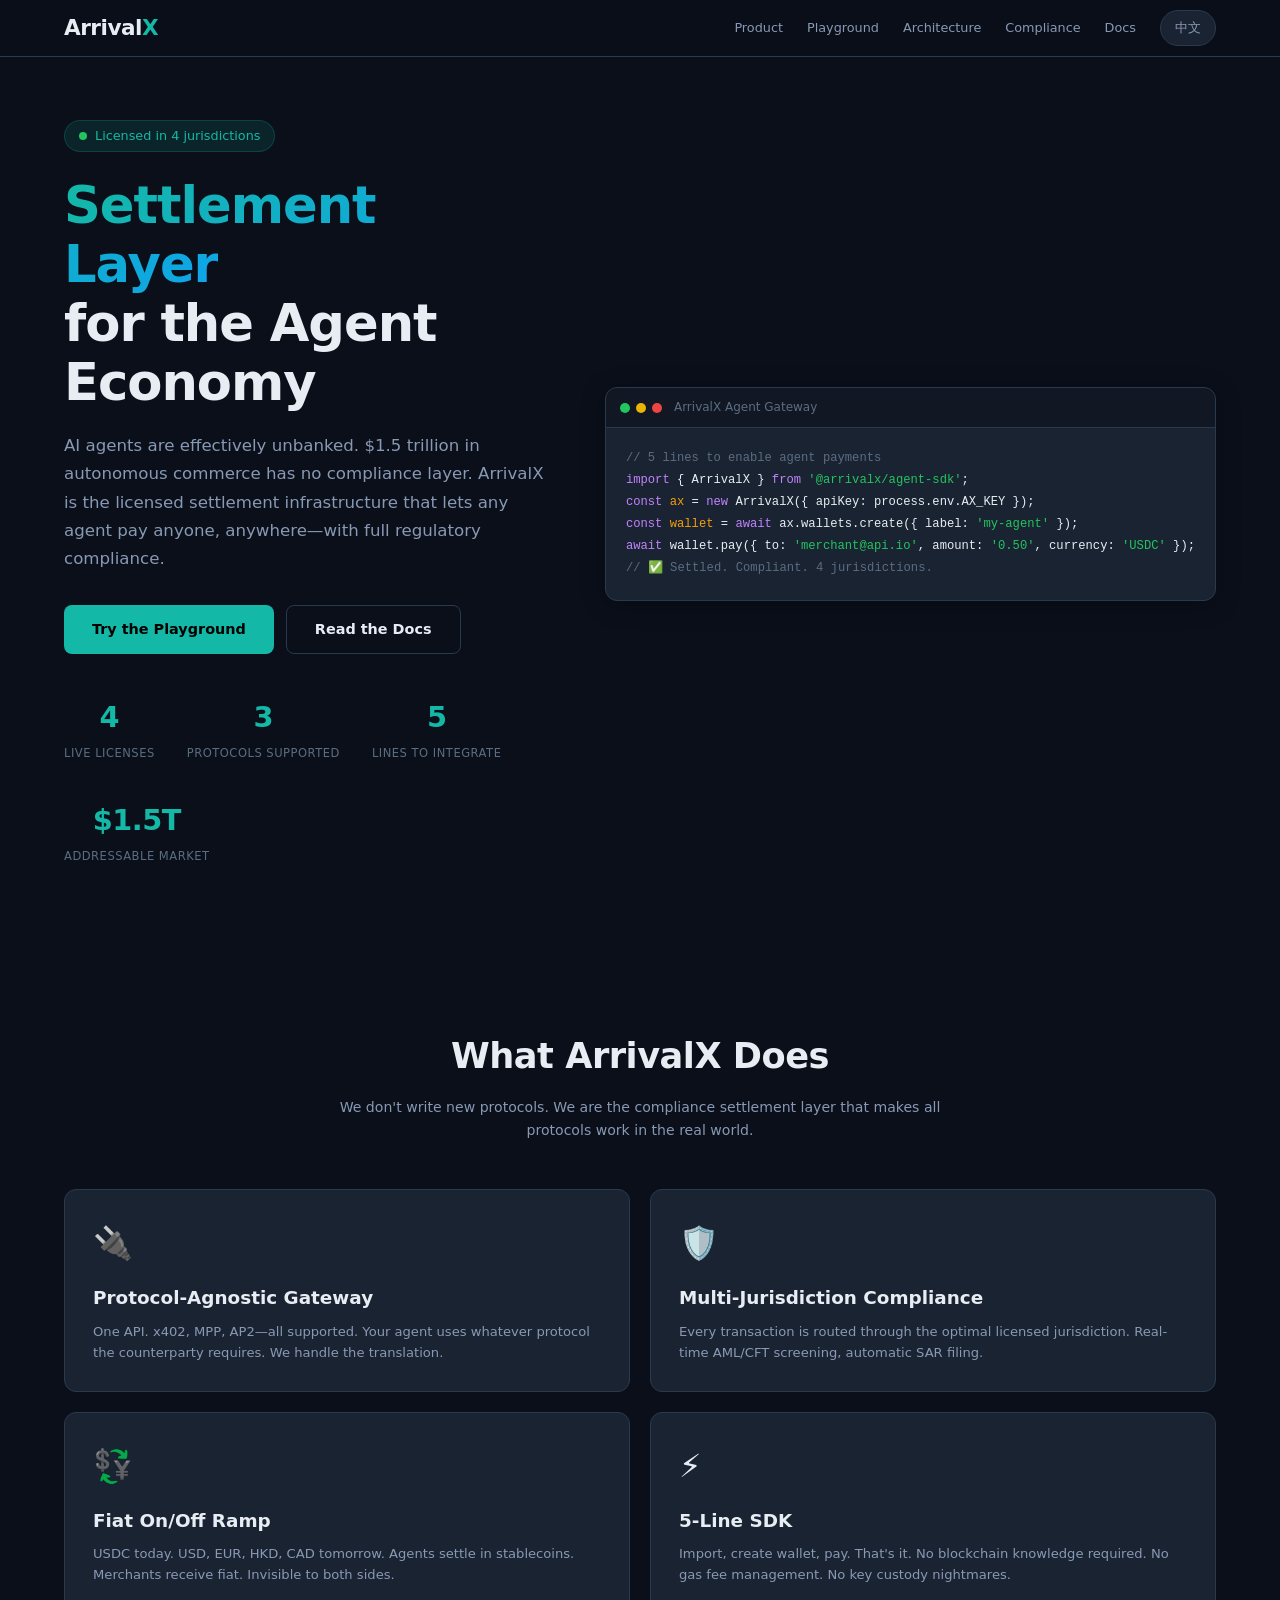
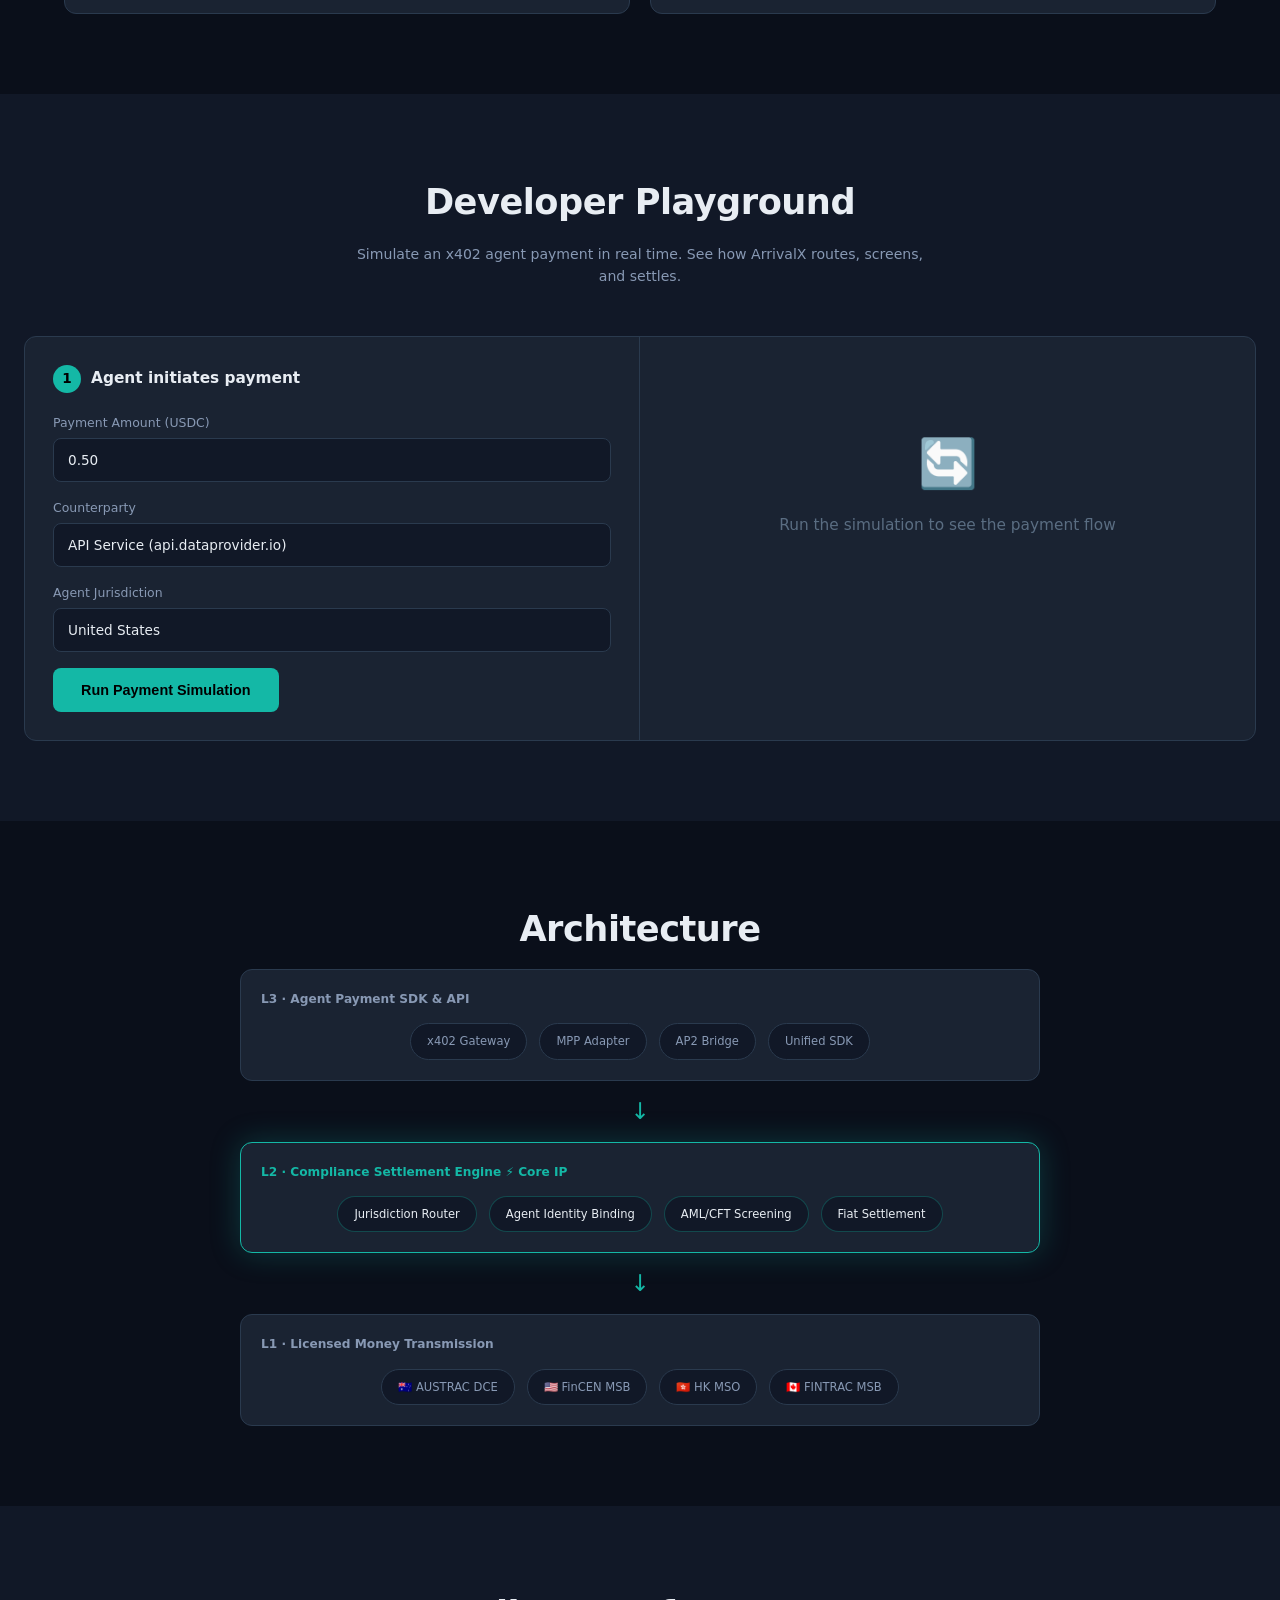
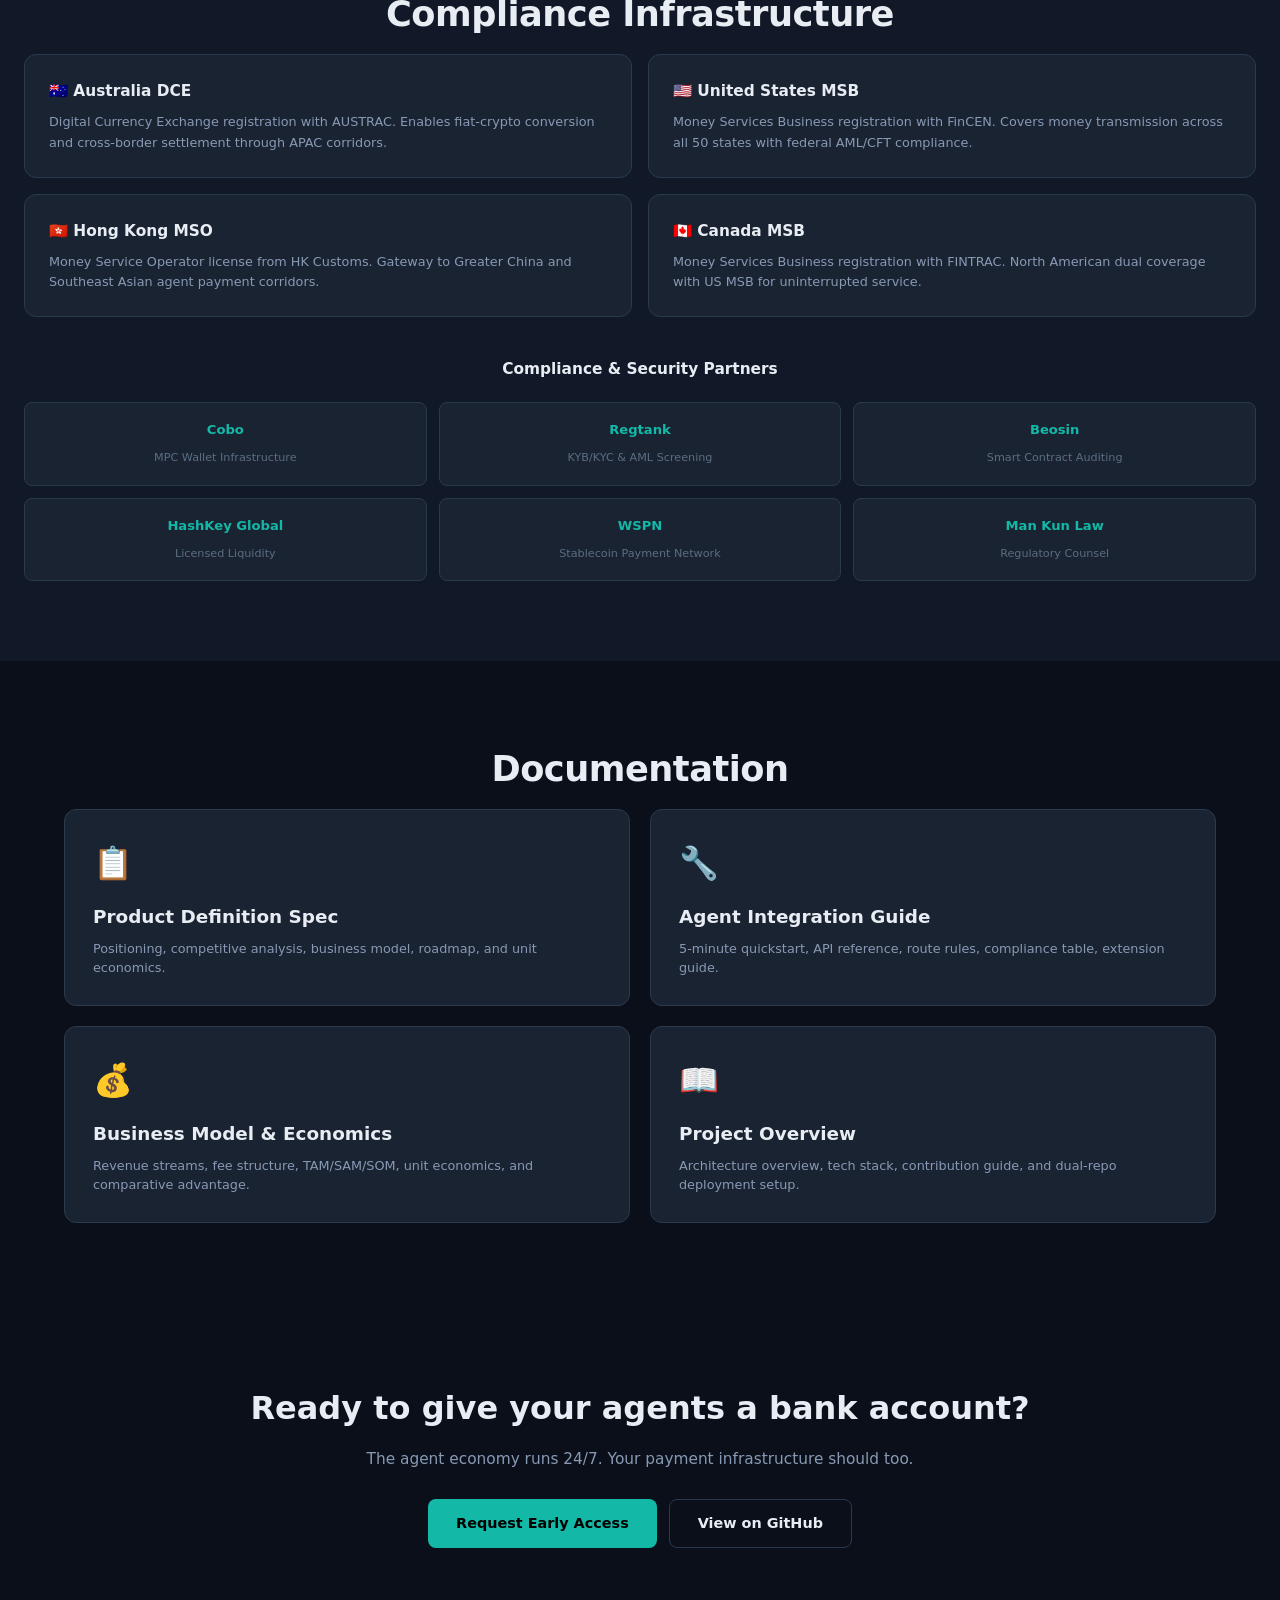
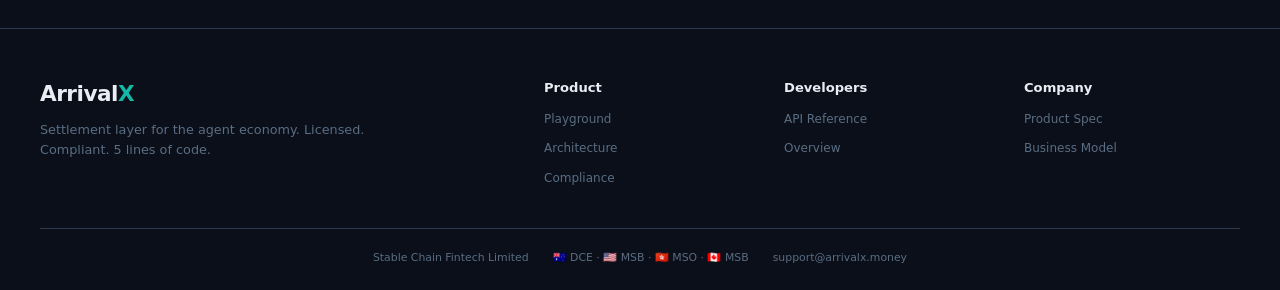
==== commit f67a3b35: "fix: all doc links → .html, renderable on Pages" ====
--- a/index.html
+++ b/index.html
@@ -298,22 +298,22 @@
 <section class="section" id="docs">
   <h2 class="section-title" data-en="Documentation" data-zh="技术文档">Documentation</h2>
   <div class="docs-grid">
-    <a href="docs/PRODUCT.md" class="doc-card" target="_blank">
+    <a href="docs/product.html" class="doc-card" target="_blank">
       <div class="doc-icon">📋</div>
       <h3 data-en="Product Definition Spec" data-zh="产品定义说明书">Product Definition Spec</h3>
       <p data-en="Positioning, competitive analysis, business model, roadmap, and unit economics." data-zh="定位、竞品分析、商业模式、路线图、单位经济学。">Positioning, competitive analysis, business model, roadmap, and unit economics.</p>
     </a>
-    <a href="docs/API.md" class="doc-card" target="_blank">
+    <a href="docs/api.html" class="doc-card" target="_blank">
       <div class="doc-icon">🔧</div>
       <h3 data-en="Agent Integration Guide" data-zh="Agent 集成指南">Agent Integration Guide</h3>
       <p data-en="5-minute quickstart, API reference, route rules, compliance table, extension guide." data-zh="5 分钟快速开始，API 参考，路由规则，合规表，扩展指南。">5-minute quickstart, API reference, route rules, compliance table, extension guide.</p>
     </a>
-    <a href="docs/BUSINESS.md" class="doc-card" target="_blank">
+    <a href="docs/business.html" class="doc-card" target="_blank">
       <div class="doc-icon">💰</div>
       <h3 data-en="Business Model & Economics" data-zh="商业模式与经济学">Business Model & Economics</h3>
       <p data-en="Revenue streams, fee structure, TAM/SAM/SOM, unit economics, and comparative advantage." data-zh="收入流、费率结构、市场规模、单位经济学与比较优势。">Revenue streams, fee structure, TAM/SAM/SOM, unit economics, and comparative advantage.</p>
     </a>
-    <a href="docs/README.md" class="doc-card" target="_blank">
+    <a href="docs/overview.html" class="doc-card" target="_blank">
       <div class="doc-icon">📖</div>
       <h3 data-en="Project Overview" data-zh="项目总览">Project Overview</h3>
       <p data-en="Architecture overview, tech stack, contribution guide, and dual-repo deployment setup." data-zh="架构总览、技术栈、贡献指南、双仓部署配置。">Architecture overview, tech stack, contribution guide, and dual-repo deployment setup.</p>
@@ -346,13 +346,13 @@
       </div>
       <div>
         <strong data-en="Developers" data-zh="开发者">Developers</strong>
-        <a href="docs/API.md">API Reference</a>
-        <a href="docs/README.md">Overview</a>
+        <a href="docs/api.html">API Reference</a>
+        <a href="docs/overview.html">Overview</a>
       </div>
       <div>
         <strong data-en="Company" data-zh="公司">Company</strong>
-        <a href="docs/PRODUCT.md">Product Spec</a>
-        <a href="docs/BUSINESS.md">Business Model</a>
+        <a href="docs/product.html">Product Spec</a>
+        <a href="docs/business.html">Business Model</a>
       </div>
     </div>
   </div>
--- a/css/style.css
+++ b/css/style.css
@@ -1,4 +1,4 @@
-/* === ArrivalX — Design System === */
+/* === ArrivalX — Design System v2 · Fluid Responsive === */
 :root {
   --bg-primary: #0a0f1a;
   --bg-secondary: #111827;
@@ -22,53 +22,71 @@
   --shadow: 0 4px 24px rgba(0,0,0,0.3);
   --transition: 0.25s ease;
   --max-width: 1200px;
+
+  /* Fluid spacing — clamps from mobile to desktop */
+  --space-section: clamp(40px, 8vw, 80px);
+  --space-section-px: clamp(16px, 4vw, 24px);
+  --space-card: clamp(16px, 3vw, 28px);
+  --space-gap: clamp(12px, 2vw, 20px);
+
+  /* Fluid typography */
+  --fs-hero: clamp(1.8rem, 5vw, 3.2rem);
+  --fs-section: clamp(1.5rem, 3.5vw, 2.2rem);
+  --fs-body: clamp(0.9rem, 1.2vw, 1.1rem);
+  --fs-card-title: clamp(1rem, 1.5vw, 1.15rem);
+  --fs-small: clamp(0.75rem, 1vw, 0.85rem);
 }
 
 * { margin: 0; padding: 0; box-sizing: border-box; }
 
-html { scroll-behavior: smooth; }
+html { scroll-behavior: smooth; -webkit-text-size-adjust: 100%; }
 
 body {
-  font-family: -apple-system, BlinkMacSystemFont, 'Segoe UI', 'Inter', system-ui, sans-serif;
+  font-family: -apple-system, BlinkMacSystemFont, 'Segoe UI', 'Inter', 'Noto Sans SC', system-ui, sans-serif;
   background: var(--bg-primary);
   color: var(--text-primary);
   line-height: 1.6;
   overflow-x: hidden;
+  font-size: var(--fs-body);
 }
 
 a { color: var(--accent); text-decoration: none; }
 a:hover { text-decoration: underline; }
+img, svg { max-width: 100%; height: auto; }
 
 /* === Navigation === */
 .nav {
   position: fixed; top: 0; left: 0; right: 0; z-index: 100;
-  background: rgba(10, 15, 26, 0.85);
+  background: rgba(10, 15, 26, 0.88);
   backdrop-filter: blur(16px);
+  -webkit-backdrop-filter: blur(16px);
   border-bottom: 1px solid var(--border);
   transition: var(--transition);
 }
 .nav-inner {
   max-width: var(--max-width);
   margin: 0 auto;
-  padding: 0 24px;
-  height: 60px;
+  padding: 0 clamp(12px, 3vw, 24px);
+  height: 56px;
   display: flex;
   align-items: center;
   justify-content: space-between;
 }
 .logo {
-  font-size: 1.35rem;
+  font-size: clamp(1.1rem, 2vw, 1.35rem);
   font-weight: 800;
   letter-spacing: -0.5px;
   color: var(--text-primary);
+  flex-shrink: 0;
 }
 .logo-accent { color: var(--accent); }
-.nav-links { display: flex; align-items: center; gap: 24px; }
+.nav-links { display: flex; align-items: center; gap: clamp(12px, 2.5vw, 24px); }
 .nav-links a {
   color: var(--text-secondary);
-  font-size: 0.9rem;
+  font-size: var(--fs-small);
   font-weight: 500;
   transition: color var(--transition);
+  white-space: nowrap;
 }
 .nav-links a:hover { color: var(--text-primary); text-decoration: none; }
 .lang-toggle {
@@ -77,21 +95,35 @@
   border: 1px solid var(--border);
   padding: 6px 14px;
   border-radius: 20px;
-  font-size: 0.85rem;
+  font-size: var(--fs-small);
   cursor: pointer;
   transition: var(--transition);
+  white-space: nowrap;
+  min-height: 36px;
+  min-width: 56px;
 }
 .lang-toggle:hover { border-color: var(--accent); color: var(--accent); }
-.mobile-menu-btn { display: none; background: none; border: none; color: var(--text-primary); font-size: 1.5rem; cursor: pointer; }
+.mobile-menu-btn {
+  display: none;
+  background: none;
+  border: none;
+  color: var(--text-primary);
+  font-size: 1.4rem;
+  cursor: pointer;
+  padding: 8px;
+  min-width: 44px;
+  min-height: 44px;
+  line-height: 1;
+}
 
 /* === Hero === */
 .hero {
   max-width: var(--max-width);
   margin: 0 auto;
-  padding: 120px 24px 80px;
+  padding: clamp(80px, 12vw, 120px) clamp(12px, 4vw, 24px) var(--space-section);
   display: grid;
   grid-template-columns: 1fr 1fr;
-  gap: 60px;
+  gap: clamp(24px, 6vw, 60px);
   align-items: center;
 }
 .hero-badge {
@@ -100,11 +132,11 @@
   gap: 8px;
   background: var(--accent-dim);
   color: var(--accent);
-  padding: 6px 16px;
+  padding: 5px 14px;
   border-radius: 20px;
-  font-size: 0.85rem;
+  font-size: var(--fs-small);
   font-weight: 500;
-  margin-bottom: 24px;
+  margin-bottom: clamp(16px, 3vw, 24px);
   border: 1px solid rgba(20,184,166,0.2);
 }
 .pulse {
@@ -112,17 +144,18 @@
   background: var(--green);
   border-radius: 50%;
   animation: pulse 2s infinite;
+  flex-shrink: 0;
 }
 @keyframes pulse {
   0%, 100% { opacity: 1; transform: scale(1); }
   50% { opacity: 0.5; transform: scale(1.3); }
 }
 .hero-title {
-  font-size: 3.2rem;
+  font-size: var(--fs-hero);
   font-weight: 800;
   line-height: 1.15;
-  letter-spacing: -1px;
-  margin-bottom: 20px;
+  letter-spacing: -0.02em;
+  margin-bottom: clamp(12px, 2vw, 20px);
 }
 .gradient-text {
   background: var(--gradient-1);
@@ -131,54 +164,71 @@
   background-clip: text;
 }
 .hero-subtitle {
-  font-size: 1.1rem;
+  font-size: clamp(0.9rem, 1.3vw, 1.1rem);
   color: var(--text-secondary);
-  max-width: 540px;
-  margin-bottom: 32px;
+  max-width: 560px;
+  margin-bottom: clamp(20px, 3vw, 32px);
   line-height: 1.7;
 }
-.hero-cta { display: flex; gap: 12px; margin-bottom: 40px; }
+.hero-cta {
+  display: flex;
+  gap: clamp(8px, 1.5vw, 12px);
+  margin-bottom: clamp(24px, 4vw, 40px);
+  flex-wrap: wrap;
+}
 .btn-primary {
   display: inline-flex;
   align-items: center;
-  padding: 12px 28px;
+  justify-content: center;
+  padding: clamp(10px, 1.5vw, 12px) clamp(20px, 3vw, 28px);
   background: var(--accent);
   color: #000;
   border: none;
   border-radius: var(--radius-sm);
-  font-size: 1rem;
+  font-size: clamp(0.9rem, 1.1vw, 1rem);
   font-weight: 600;
   cursor: pointer;
   transition: var(--transition);
   text-decoration: none;
+  min-height: 44px;
+  white-space: nowrap;
 }
 .btn-primary:hover { background: #0d9488; transform: translateY(-1px); text-decoration: none; color: #000; }
+.btn-primary:active { transform: translateY(0); }
+.btn-primary:disabled { opacity: 0.5; cursor: not-allowed; transform: none; }
 .btn-secondary {
   display: inline-flex;
   align-items: center;
-  padding: 12px 28px;
+  justify-content: center;
+  padding: clamp(10px, 1.5vw, 12px) clamp(20px, 3vw, 28px);
   background: transparent;
   color: var(--text-primary);
   border: 1px solid var(--border);
   border-radius: var(--radius-sm);
-  font-size: 1rem;
+  font-size: clamp(0.9rem, 1.1vw, 1rem);
   font-weight: 600;
   cursor: pointer;
   transition: var(--transition);
   text-decoration: none;
+  min-height: 44px;
+  white-space: nowrap;
 }
 .btn-secondary:hover { border-color: var(--accent); color: var(--accent); text-decoration: none; }
-.hero-stats { display: flex; gap: 32px; }
-.stat { text-align: center; }
+.hero-stats {
+  display: flex;
+  gap: clamp(16px, 4vw, 32px);
+  flex-wrap: wrap;
+}
+.stat { text-align: center; min-width: 60px; }
 .stat-value {
   display: block;
-  font-size: 1.8rem;
+  font-size: clamp(1.3rem, 2.5vw, 1.8rem);
   font-weight: 800;
   color: var(--accent);
   letter-spacing: -0.5px;
 }
 .stat-label {
-  font-size: 0.8rem;
+  font-size: clamp(0.65rem, 0.9vw, 0.8rem);
   color: var(--text-muted);
   text-transform: uppercase;
   letter-spacing: 0.5px;
@@ -196,66 +246,80 @@
 .hero-card-header {
   display: flex;
   align-items: center;
-  gap: 8px;
-  padding: 12px 16px;
+  gap: 6px;
+  padding: 10px 14px;
   background: rgba(0,0,0,0.3);
   border-bottom: 1px solid var(--border);
 }
-.dot { width: 10px; height: 10px; border-radius: 50%; }
+.dot { width: 10px; height: 10px; border-radius: 50%; flex-shrink: 0; }
 .dot.green { background: #22c55e; }
 .dot.yellow { background: #eab308; }
 .dot.red { background: #ef4444; }
-.hero-card-title { font-size: 0.8rem; color: var(--text-muted); margin-left: 8px; }
-.hero-card-body { padding: 20px; font-family: 'SF Mono', 'Fira Code', monospace; font-size: 0.85rem; line-height: 1.8; }
+.hero-card-title { font-size: 0.75rem; color: var(--text-muted); margin-left: 6px; }
+.hero-card-body {
+  padding: clamp(12px, 2vw, 20px);
+  font-family: 'SF Mono', 'Fira Code', 'Cascadia Code', monospace;
+  font-size: clamp(0.7rem, 0.95vw, 0.85rem);
+  line-height: 1.8;
+  overflow-x: auto;
+  -webkit-overflow-scrolling: touch;
+}
+.code-line { white-space: nowrap; }
 .code-comment { color: #5a6d82; }
 .code-keyword { color: #c084fc; }
 .code-string { color: #22c55e; }
 .code-var { color: #f59e0b; }
 
 /* === Sections === */
-.section { padding: 80px 24px; max-width: var(--max-width); margin: 0 auto; }
-.section-alt { background: var(--bg-secondary); max-width: 100%; }
-.section-alt > * { max-width: var(--max-width); margin-left: auto; margin-right: auto; }
+.section {
+  padding: var(--space-section) clamp(12px, 4vw, 24px);
+  max-width: var(--max-width);
+  margin: 0 auto;
+}
+.section-alt {
+  background: var(--bg-secondary);
+  max-width: 100%;
+}
+.section-alt .section-title,
+.section-alt .section-subtitle { padding-left: clamp(12px, 4vw, 24px); padding-right: clamp(12px, 4vw, 24px); }
 .section-title {
-  font-size: 2.2rem;
+  font-size: var(--fs-section);
   font-weight: 800;
   letter-spacing: -0.5px;
-  margin-bottom: 12px;
+  margin-bottom: clamp(8px, 1.5vw, 12px);
   text-align: center;
 }
 .section-subtitle {
   text-align: center;
   color: var(--text-secondary);
   max-width: 640px;
-  margin: 0 auto 48px;
-  font-size: 1.05rem;
-}
-.section-alt .section-title,
-.section-alt .section-subtitle { padding: 0 24px; }
+  margin: 0 auto clamp(32px, 6vw, 48px);
+  font-size: clamp(0.88rem, 1.1vw, 1.05rem);
+  line-height: 1.6;
+}
 
 /* === Cards === */
 .cards-grid {
   display: grid;
   grid-template-columns: repeat(2, 1fr);
-  gap: 20px;
+  gap: var(--space-gap);
 }
 .card {
   background: var(--bg-card);
   border: 1px solid var(--border);
   border-radius: var(--radius);
-  padding: 28px;
+  padding: var(--space-card);
   transition: var(--transition);
 }
 .card:hover { border-color: var(--accent); transform: translateY(-2px); box-shadow: 0 8px 32px var(--accent-glow); }
-.card-icon { font-size: 2rem; margin-bottom: 14px; }
-.card h3 { font-size: 1.15rem; font-weight: 700; margin-bottom: 10px; }
-.card p { color: var(--text-secondary); font-size: 0.93rem; line-height: 1.6; }
+.card-icon { font-size: clamp(1.5rem, 2.5vw, 2rem); margin-bottom: clamp(8px, 1.5vw, 14px); }
+.card h3 { font-size: var(--fs-card-title); font-weight: 700; margin-bottom: 8px; }
+.card p { color: var(--text-secondary); font-size: clamp(0.82rem, 1vw, 0.93rem); line-height: 1.6; }
 
 /* === Playground === */
 .playground {
   display: grid;
   grid-template-columns: 1fr 1fr;
-  gap: 24px;
   background: var(--bg-card);
   border: 1px solid var(--border);
   border-radius: var(--radius);
@@ -263,22 +327,20 @@
 }
 .playground-left,
 .playground-right {
-  padding: 28px;
-}
-.playground-left {
-  border-right: 1px solid var(--border);
-}
+  padding: clamp(16px, 3vw, 28px);
+}
+.playground-left { border-right: 1px solid var(--border); }
 .pg-step { transition: opacity 0.3s; }
 .pg-step-header {
   display: flex;
   align-items: center;
-  gap: 12px;
-  margin-bottom: 20px;
+  gap: 10px;
+  margin-bottom: clamp(14px, 2vw, 20px);
   font-weight: 700;
-  font-size: 1.1rem;
+  font-size: clamp(0.95rem, 1.2vw, 1.1rem);
 }
 .pg-step-num {
-  width: 28px; height: 28px;
+  width: 28px; height: 28px; min-width: 28px;
   background: var(--accent);
   color: #000;
   border-radius: 50%;
@@ -288,25 +350,28 @@
   font-size: 0.85rem;
   font-weight: 800;
 }
-.pg-input-group { margin-bottom: 16px; }
+.pg-input-group { margin-bottom: clamp(10px, 1.5vw, 16px); }
 .pg-input-group label {
   display: block;
-  font-size: 0.85rem;
+  font-size: clamp(0.78rem, 0.95vw, 0.85rem);
   color: var(--text-secondary);
-  margin-bottom: 6px;
+  margin-bottom: 5px;
   font-weight: 500;
 }
 .pg-input-group input,
 .pg-input-group select {
   width: 100%;
-  padding: 10px 14px;
+  padding: clamp(8px, 1.2vw, 10px) clamp(10px, 1.5vw, 14px);
   background: var(--bg-secondary);
   border: 1px solid var(--border);
   border-radius: var(--radius-sm);
   color: var(--text-primary);
-  font-size: 0.95rem;
+  font-size: clamp(0.85rem, 1vw, 0.95rem);
   font-family: inherit;
   transition: var(--transition);
+  min-height: 44px;
+  -webkit-appearance: none;
+  appearance: none;
 }
 .pg-input-group input:focus,
 .pg-input-group select:focus {
@@ -317,72 +382,76 @@
 .pg-log {
   background: #000;
   border-radius: var(--radius-sm);
-  padding: 16px;
+  padding: clamp(10px, 1.5vw, 16px);
   font-family: 'SF Mono', 'Fira Code', monospace;
-  font-size: 0.8rem;
+  font-size: clamp(0.7rem, 0.85vw, 0.8rem);
   line-height: 1.7;
-  max-height: 300px;
+  max-height: clamp(200px, 40vh, 300px);
   overflow-y: auto;
   color: #22c55e;
-}
-.log-line { margin-bottom: 2px; }
+  -webkit-overflow-scrolling: touch;
+}
+.log-line { margin-bottom: 2px; word-break: break-all; }
 .log-line.info { color: #60a5fa; }
 .log-line.warn { color: #f59e0b; }
 .log-line.success { color: #22c55e; }
 .log-line.error { color: #ef4444; }
 .pg-visual { text-align: center; }
 .pg-visual-placeholder {
-  padding: 60px 20px;
+  padding: clamp(30px, 8vw, 60px) clamp(12px, 3vw, 20px);
   color: var(--text-muted);
 }
-.pg-viz-icon { font-size: 3rem; margin-bottom: 12px; }
+.pg-viz-icon { font-size: clamp(2rem, 4vw, 3rem); margin-bottom: 12px; }
 .pg-visual-flow {
   display: flex;
   align-items: center;
   justify-content: center;
-  gap: 16px;
-  margin: 20px 0;
+  gap: clamp(8px, 2vw, 16px);
+  margin: clamp(12px, 2vw, 20px) 0;
+  flex-wrap: wrap;
 }
 .flow-node {
   display: flex;
   flex-direction: column;
   align-items: center;
-  gap: 6px;
-  padding: 16px 20px;
+  gap: 4px;
+  padding: clamp(10px, 2vw, 16px) clamp(12px, 2vw, 20px);
   border-radius: var(--radius);
   border: 2px solid var(--border);
   background: var(--bg-secondary);
   transition: all 0.4s ease;
-  min-width: 80px;
+  min-width: clamp(60px, 12vw, 80px);
 }
 .flow-node.active {
   border-color: var(--accent);
   box-shadow: 0 0 20px var(--accent-glow);
   transform: scale(1.05);
 }
-.flow-icon { font-size: 1.5rem; }
-.flow-label { font-size: 0.75rem; color: var(--text-secondary); font-weight: 600; }
+.flow-icon { font-size: clamp(1.1rem, 1.8vw, 1.5rem); }
+.flow-label { font-size: clamp(0.65rem, 0.9vw, 0.75rem); color: var(--text-secondary); font-weight: 600; }
 .flow-arrow {
-  font-size: 1.5rem;
+  font-size: clamp(1rem, 1.8vw, 1.5rem);
   color: var(--text-muted);
   transition: color 0.4s;
+  flex-shrink: 0;
 }
 .flow-arrow.active { color: var(--accent); }
 .pg-compliance-badges {
   display: flex;
-  gap: 10px;
+  gap: clamp(6px, 1vw, 10px);
   justify-content: center;
-  margin: 20px 0;
+  margin: clamp(12px, 2vw, 20px) 0;
   flex-wrap: wrap;
 }
 .compliance-badge {
-  padding: 6px 14px;
+  padding: 5px 12px;
   border-radius: 20px;
-  font-size: 0.8rem;
+  font-size: clamp(0.7rem, 0.85vw, 0.8rem);
   font-weight: 600;
   background: var(--bg-secondary);
   border: 1px solid var(--border);
   transition: all 0.3s;
+  white-space: nowrap;
 }
 .compliance-badge.done {
   background: var(--accent-dim);
@@ -390,10 +459,12 @@
   color: var(--accent);
 }
 .pg-result {
-  margin-top: 20px;
-  padding: 16px;
+  margin-top: clamp(12px, 2vw, 20px);
+  padding: clamp(10px, 1.5vw, 16px);
   border-radius: var(--radius-sm);
   text-align: left;
+  font-size: clamp(0.78rem, 0.95vw, 0.88rem);
+  word-break: break-word;
 }
 .pg-result.success {
   background: rgba(34,197,94,0.1);
@@ -412,13 +483,13 @@
   display: flex;
   flex-direction: column;
   align-items: center;
-  gap: 12px;
+  gap: clamp(8px, 1.5vw, 12px);
 }
 .arch-layer {
   width: 100%;
   max-width: 800px;
   border-radius: var(--radius);
-  padding: 20px;
+  padding: clamp(14px, 2.5vw, 20px);
   border: 1px solid var(--border);
   background: var(--bg-card);
 }
@@ -427,34 +498,34 @@
   box-shadow: 0 0 30px var(--accent-glow);
 }
 .arch-layer-label {
-  font-size: 0.85rem;
+  font-size: clamp(0.75rem, 0.95vw, 0.85rem);
   font-weight: 700;
-  margin-bottom: 14px;
+  margin-bottom: clamp(8px, 1.5vw, 14px);
   color: var(--text-secondary);
 }
-.arch-layer.highlight .arch-layer-label {
-  color: var(--accent);
-}
+.arch-layer.highlight .arch-layer-label { color: var(--accent); }
 .arch-modules {
   display: flex;
-  gap: 12px;
+  gap: clamp(6px, 1.5vw, 12px);
   flex-wrap: wrap;
+  justify-content: center;
 }
 .arch-module {
-  padding: 8px 16px;
+  padding: clamp(6px, 1vw, 8px) clamp(10px, 2vw, 16px);
   background: var(--bg-secondary);
   border: 1px solid var(--border);
   border-radius: 20px;
-  font-size: 0.85rem;
+  font-size: clamp(0.72rem, 0.9vw, 0.85rem);
   font-weight: 500;
   color: var(--text-secondary);
+  white-space: nowrap;
 }
 .arch-layer.highlight .arch-module {
   border-color: rgba(20,184,166,0.3);
   color: var(--text-primary);
 }
 .arch-arrow {
-  font-size: 1.5rem;
+  font-size: clamp(1rem, 1.8vw, 1.5rem);
   color: var(--accent);
 }
 
@@ -462,49 +533,49 @@
 .compliance-grid {
   display: grid;
   grid-template-columns: repeat(2, 1fr);
-  gap: 16px;
-  margin-bottom: 40px;
+  gap: clamp(10px, 1.8vw, 16px);
+  margin-bottom: clamp(24px, 4vw, 40px);
 }
 .compliance-card {
   background: var(--bg-card);
   border: 1px solid var(--border);
   border-radius: var(--radius);
-  padding: 24px;
+  padding: clamp(16px, 2.5vw, 24px);
   transition: var(--transition);
 }
 .compliance-card:hover { border-color: var(--accent); }
-.compliance-card h3 { font-size: 1.05rem; margin-bottom: 8px; }
-.compliance-card p { color: var(--text-secondary); font-size: 0.9rem; line-height: 1.6; }
+.compliance-card h3 { font-size: clamp(0.95rem, 1.2vw, 1.05rem); margin-bottom: 8px; }
+.compliance-card p { color: var(--text-secondary); font-size: clamp(0.8rem, 0.95vw, 0.9rem); line-height: 1.6; }
 .partners-section { margin-top: 24px; }
-.partners-section h3 { text-align: center; margin-bottom: 20px; font-size: 1.1rem; }
+.partners-section h3 { text-align: center; margin-bottom: 20px; font-size: clamp(0.95rem, 1.2vw, 1.1rem); }
 .partners-grid {
   display: grid;
   grid-template-columns: repeat(3, 1fr);
-  gap: 12px;
+  gap: clamp(8px, 1.5vw, 12px);
 }
 .partner {
   background: var(--bg-card);
   border: 1px solid var(--border);
   border-radius: var(--radius-sm);
-  padding: 16px;
+  padding: clamp(12px, 1.8vw, 16px);
   text-align: center;
   transition: var(--transition);
 }
 .partner:hover { border-color: var(--accent); }
-.partner strong { display: block; margin-bottom: 4px; color: var(--accent); }
-.partner span { font-size: 0.82rem; color: var(--text-muted); }
+.partner strong { display: block; margin-bottom: 4px; color: var(--accent); font-size: clamp(0.82rem, 1vw, 0.9rem); }
+.partner span { font-size: clamp(0.7rem, 0.85vw, 0.82rem); color: var(--text-muted); }
 
 /* === Docs === */
 .docs-grid {
   display: grid;
   grid-template-columns: repeat(2, 1fr);
-  gap: 20px;
+  gap: var(--space-gap);
 }
 .doc-card {
   background: var(--bg-card);
   border: 1px solid var(--border);
   border-radius: var(--radius);
-  padding: 28px;
+  padding: var(--space-card);
   transition: var(--transition);
   display: block;
   text-decoration: none !important;
@@ -514,90 +585,190 @@
   transform: translateY(-2px);
   box-shadow: 0 8px 32px var(--accent-glow);
 }
-.doc-icon { font-size: 2rem; margin-bottom: 12px; }
-.doc-card h3 { font-size: 1.1rem; color: var(--text-primary); margin-bottom: 8px; }
-.doc-card p { color: var(--text-secondary); font-size: 0.9rem; line-height: 1.5; }
+.doc-icon { font-size: clamp(1.5rem, 2.5vw, 2rem); margin-bottom: clamp(8px, 1.5vw, 12px); }
+.doc-card h3 { font-size: var(--fs-card-title); color: var(--text-primary); margin-bottom: 8px; }
+.doc-card p { color: var(--text-secondary); font-size: clamp(0.8rem, 0.95vw, 0.9rem); line-height: 1.5; }
 
 /* === CTA === */
-.cta-section { text-align: center; padding: 80px 24px; }
-.cta-section h2 { font-size: 2rem; font-weight: 800; margin-bottom: 12px; }
-.cta-section p { color: var(--text-secondary); font-size: 1.1rem; margin-bottom: 28px; }
-.cta-buttons { display: flex; gap: 12px; justify-content: center; }
+.cta-section {
+  text-align: center;
+  padding: var(--space-section) clamp(12px, 4vw, 24px);
+}
+.cta-section h2 { font-size: clamp(1.4rem, 3.5vw, 2rem); font-weight: 800; margin-bottom: clamp(6px, 1vw, 12px); }
+.cta-section p { color: var(--text-secondary); font-size: clamp(0.9rem, 1.2vw, 1.1rem); margin-bottom: clamp(20px, 3vw, 28px); }
+.cta-buttons { display: flex; gap: clamp(8px, 1.5vw, 12px); justify-content: center; flex-wrap: wrap; }
 
 /* === Footer === */
 .footer {
   border-top: 1px solid var(--border);
-  padding: 48px 24px 24px;
+  padding: clamp(32px, 5vw, 48px) clamp(12px, 4vw, 24px) clamp(16px, 2vw, 24px);
 }
 .footer-inner {
   max-width: var(--max-width);
   margin: 0 auto;
   display: grid;
   grid-template-columns: 2fr 3fr;
-  gap: 40px;
-}
-.footer-brand p { color: var(--text-muted); font-size: 0.9rem; margin-top: 8px; max-width: 320px; }
-.footer-links { display: grid; grid-template-columns: repeat(3, 1fr); gap: 24px; }
-.footer-links strong { display: block; margin-bottom: 10px; color: var(--text-primary); font-size: 0.9rem; }
+  gap: clamp(20px, 4vw, 40px);
+}
+.footer-brand p { color: var(--text-muted); font-size: clamp(0.8rem, 0.95vw, 0.9rem); margin-top: 8px; max-width: 340px; }
+.footer-links { display: grid; grid-template-columns: repeat(3, 1fr); gap: clamp(12px, 2vw, 24px); }
+.footer-links strong { display: block; margin-bottom: 10px; color: var(--text-primary); font-size: clamp(0.82rem, 1vw, 0.9rem); }
 .footer-links a {
   display: block;
   color: var(--text-muted);
-  font-size: 0.85rem;
+  font-size: clamp(0.75rem, 0.9vw, 0.85rem);
   margin-bottom: 6px;
+  padding: 2px 0;
   transition: color var(--transition);
 }
 .footer-links a:hover { color: var(--accent); text-decoration: none; }
 .footer-bottom {
   max-width: var(--max-width);
-  margin: 32px auto 0;
-  padding-top: 20px;
+  margin: clamp(20px, 3vw, 32px) auto 0;
+  padding-top: clamp(14px, 2vw, 20px);
   border-top: 1px solid var(--border);
   display: flex;
-  gap: 24px;
-  font-size: 0.8rem;
+  gap: clamp(12px, 2vw, 24px);
+  font-size: clamp(0.68rem, 0.85vw, 0.8rem);
   color: var(--text-muted);
   flex-wrap: wrap;
-}
-
-/* === Responsive === */
-@media (max-width: 900px) {
+  justify-content: center;
+}
+
+/* ================================================================
+   RESPONSIVE BREAKPOINTS
+   Strategy: 4 tiers — Large Desktop (≥1400) / Tablet (<1024) /
+              Large Phone (<768) / Small Phone (<480)
+   ================================================================ */
+
+/* --- Large Desktop ≥1400px — wider, airier --- */
+@media (min-width: 1400px) {
+  :root {
+    --max-width: 1280px;
+  }
+  .hero { gap: 80px; }
+  .hero-title { font-size: 3.6rem; }
+  .cards-grid { gap: 28px; }
+  .card { padding: 36px; }
+  .section { padding-top: 100px; padding-bottom: 100px; }
+}
+
+/* --- Tablet <1024px — stack grids, reduce columns --- */
+@media (max-width: 1023px) {
   .hero {
     grid-template-columns: 1fr;
-    padding: 100px 20px 60px;
-    gap: 40px;
+    padding-top: clamp(80px, 14vw, 100px);
+    gap: 36px;
   }
-  .hero-title { font-size: 2.2rem; }
-  .hero-subtitle { font-size: 1rem; }
+  .hero-visual { order: -1; max-width: 540px; margin: 0 auto; }
+  .hero-subtitle { max-width: 100%; }
+  .hero-stats { justify-content: center; }
+
   .cards-grid,
   .compliance-grid,
   .docs-grid { grid-template-columns: 1fr; }
+
   .playground { grid-template-columns: 1fr; }
   .playground-left { border-right: none; border-bottom: 1px solid var(--border); }
-  .footer-inner { grid-template-columns: 1fr; gap: 24px; }
-  .footer-links { grid-template-columns: repeat(2, 1fr); }
-  .nav-links { display: none; }
+
+  .partners-grid { grid-template-columns: repeat(2, 1fr); }
+
+  .footer-inner { grid-template-columns: 1fr; gap: 28px; }
+  .footer-links { grid-template-columns: repeat(3, 1fr); }
+
+  /* Mobile nav */
+  .nav-links {
+    display: none;
+    position: fixed;
+    top: 56px; left: 0; right: 0;
+    background: rgba(10, 15, 26, 0.96);
+    backdrop-filter: blur(20px);
+    -webkit-backdrop-filter: blur(20px);
+    padding: 20px clamp(12px, 4vw, 24px);
+    border-bottom: 1px solid var(--border);
+    flex-direction: column;
+    align-items: stretch;
+    gap: 4px;
+    z-index: 99;
+  }
   .nav-links.open {
     display: flex;
+  }
+  .nav-links a {
+    padding: 12px 8px;
+    font-size: 1rem;
+    border-radius: var(--radius-sm);
+    transition: background var(--transition);
+  }
+  .nav-links a:hover { background: var(--bg-card); }
+  .lang-toggle {
+    align-self: flex-start;
+    margin-top: 8px;
+    min-height: 40px;
+    min-width: 80px;
+  }
+  .mobile-menu-btn { display: flex; align-items: center; justify-content: center; }
+
+  /* Stack playground flow vertically on tablet */
+  .pg-visual-flow {
     flex-direction: column;
-    position: absolute;
-    top: 60px;
-    left: 0;
-    right: 0;
-    background: var(--bg-primary);
-    padding: 20px;
-    border-bottom: 1px solid var(--border);
+    gap: 8px;
   }
-  .mobile-menu-btn { display: block; }
-  .partners-grid { grid-template-columns: repeat(2, 1fr); }
-  .arch-modules { justify-content: center; }
-}
-
-@media (max-width: 480px) {
-  .hero-title { font-size: 1.8rem; }
-  .hero-stats { gap: 16px; flex-wrap: wrap; justify-content: center; }
-  .hero-cta { flex-direction: column; }
-  .section-title { font-size: 1.6rem; }
+  .flow-arrow {
+    transform: rotate(90deg);
+    font-size: 1rem;
+  }
+}
+
+/* --- Large Phone <768px — full stacking, touch optimized --- */
+@media (max-width: 767px) {
+  .hero-stats { gap: 20px; }
+  .hero-cta { flex-direction: column; width: 100%; }
+  .hero-cta .btn-primary,
+  .hero-cta .btn-secondary { width: 100%; text-align: center; }
+
+  .partners-grid { grid-template-columns: 1fr 1fr; }
+
+  .arch-module { font-size: 0.72rem; padding: 6px 10px; }
+
+  .footer-links { grid-template-columns: repeat(2, 1fr); }
+  .footer-inner { gap: 24px; }
+  .footer-bottom { flex-direction: column; align-items: center; text-align: center; gap: 4px; }
+
+  .pg-compliance-badges { gap: 6px; }
+  .compliance-badge { font-size: 0.72rem; padding: 4px 10px; }
+
+  .section { padding-left: 16px; padding-right: 16px; }
+  .section-alt .section-title,
+  .section-alt .section-subtitle { padding-left: 16px; padding-right: 16px; }
+}
+
+/* --- Small Phone <480px — minimum viable --- */
+@media (max-width: 479px) {
+  .hero { padding-top: 72px; gap: 24px; }
+  .hero-stats { gap: 12px; justify-content: space-around; }
+  .stat-value { font-size: 1.2rem; }
+  .stat-label { font-size: 0.65rem; }
+
+  .hero-card-body { font-size: 0.68rem; }
+
   .partners-grid { grid-template-columns: 1fr; }
-  .footer-links { grid-template-columns: 1fr; }
-  .footer-bottom { flex-direction: column; gap: 8px; }
-}
+
+  .footer-links { grid-template-columns: 1fr 1fr; gap: 16px; }
+
+  .pg-visual-flow { gap: 4px; }
+  .flow-node { padding: 10px 14px; min-width: 60px; }
+
+  .arch-layer { padding: 12px; }
+  .arch-modules { gap: 4px; }
+  .arch-module { font-size: 0.68rem; padding: 5px 8px; }
+
+  .btn-primary, .btn-secondary { font-size: 0.9rem; }
+}
+
+/* --- Print --- */
+@media print {
+  .nav, .footer, .cta-section, .playground, .hero-visual { display: none; }
+  body { background: #fff; color: #000; font-size: 12pt; }
+  .section { padding: 20px 0; break-inside: avoid; }
+}
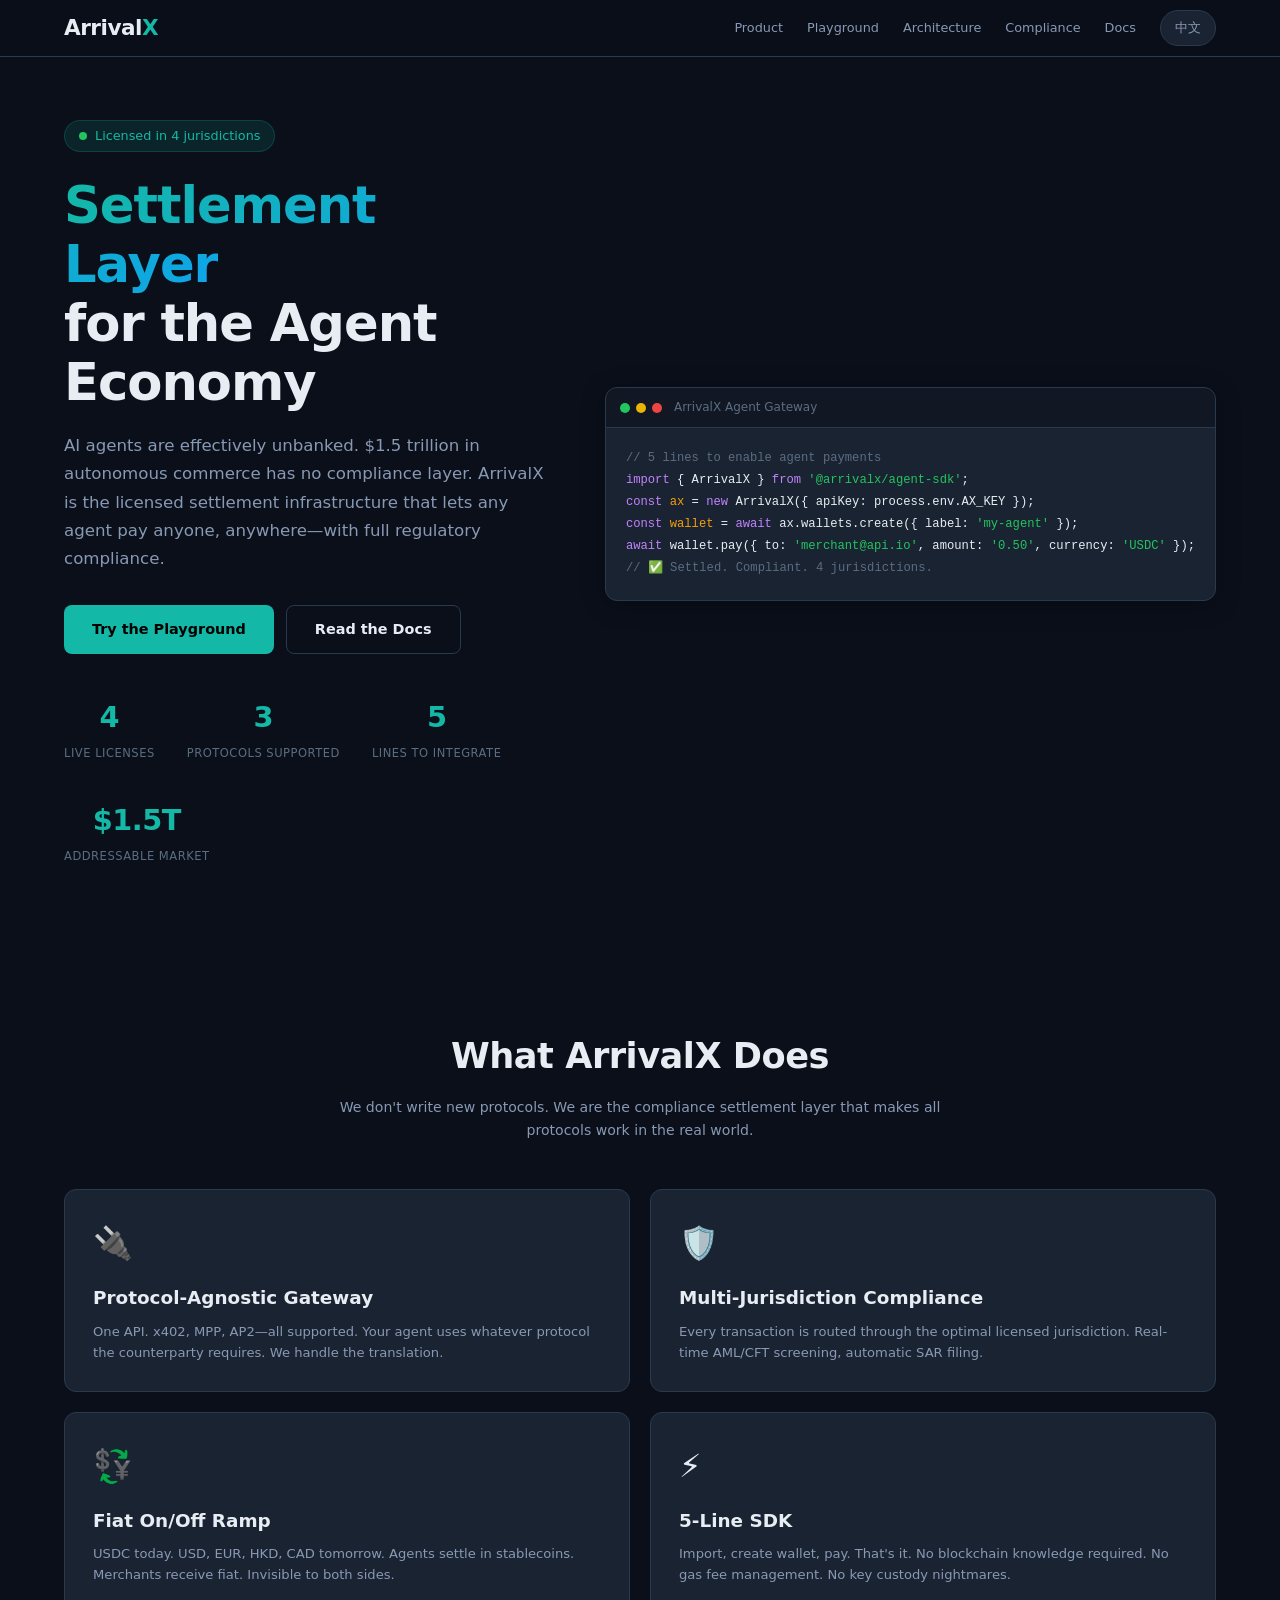
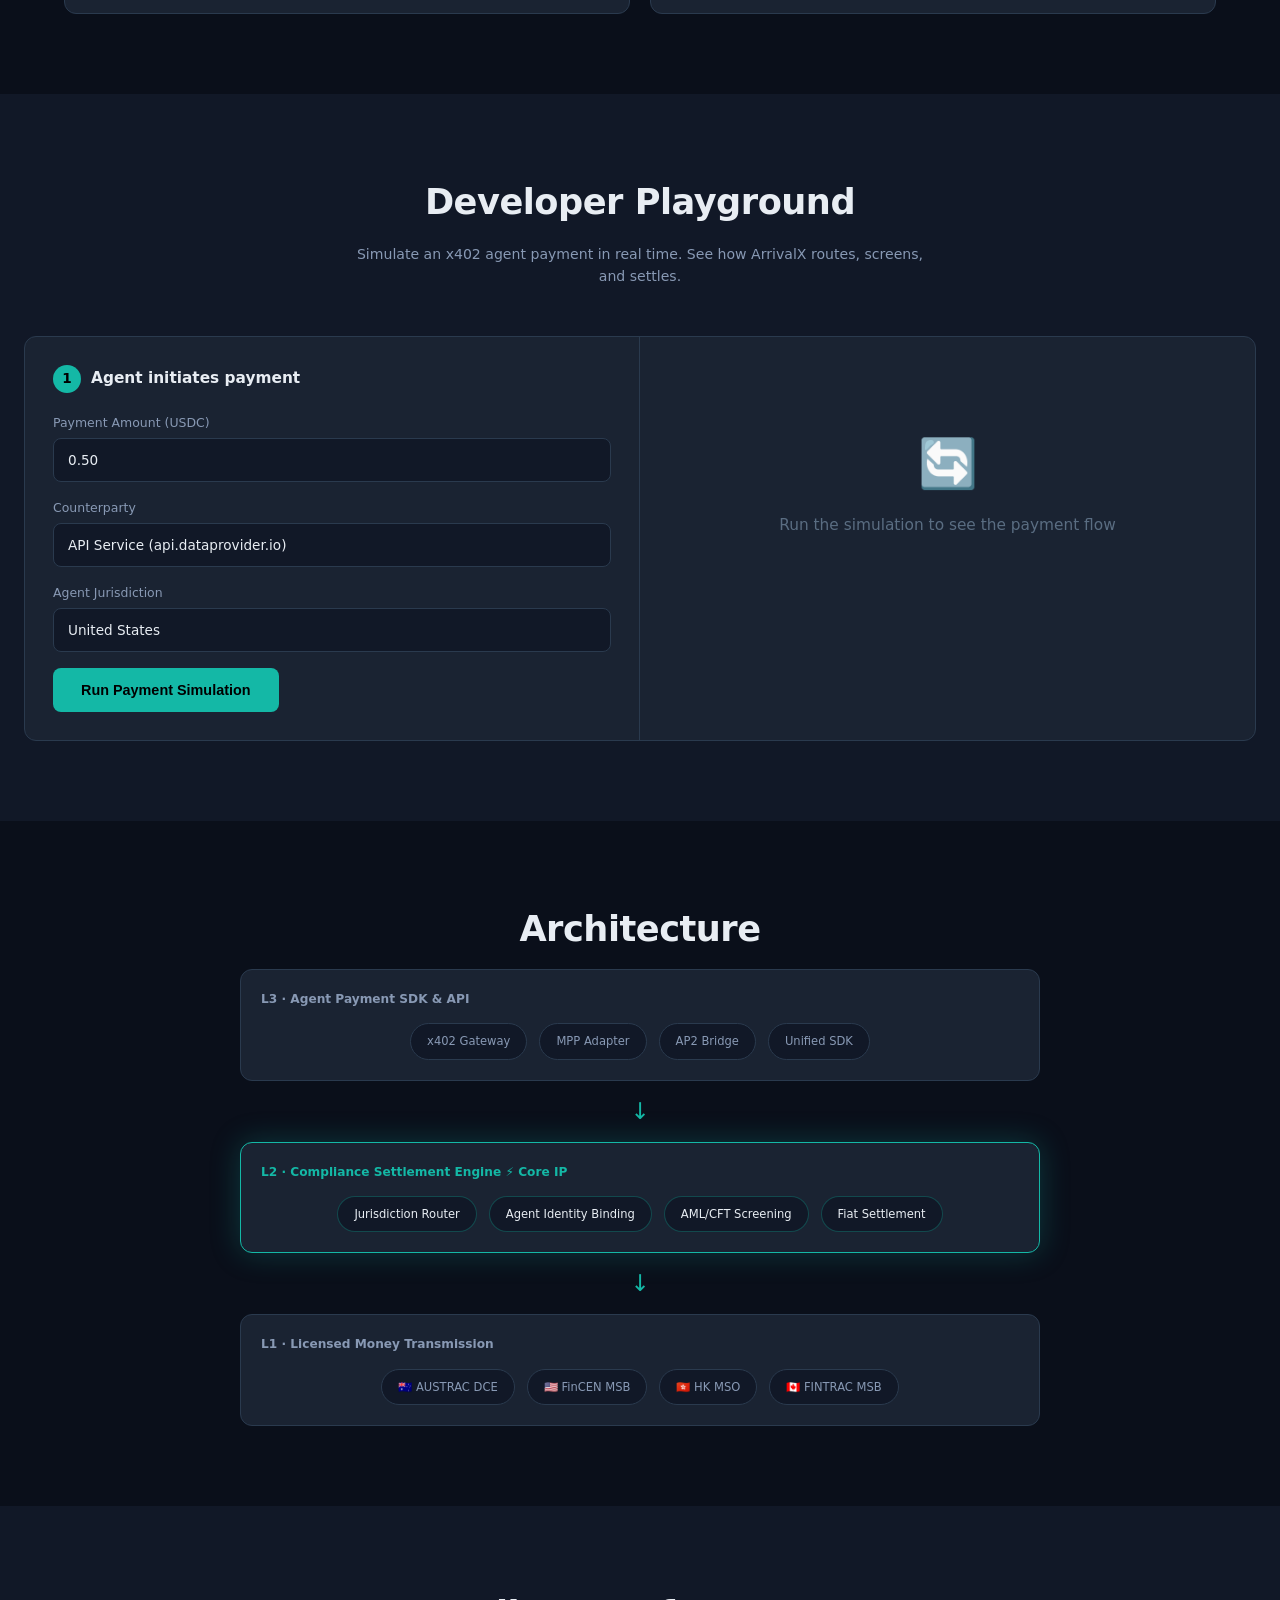
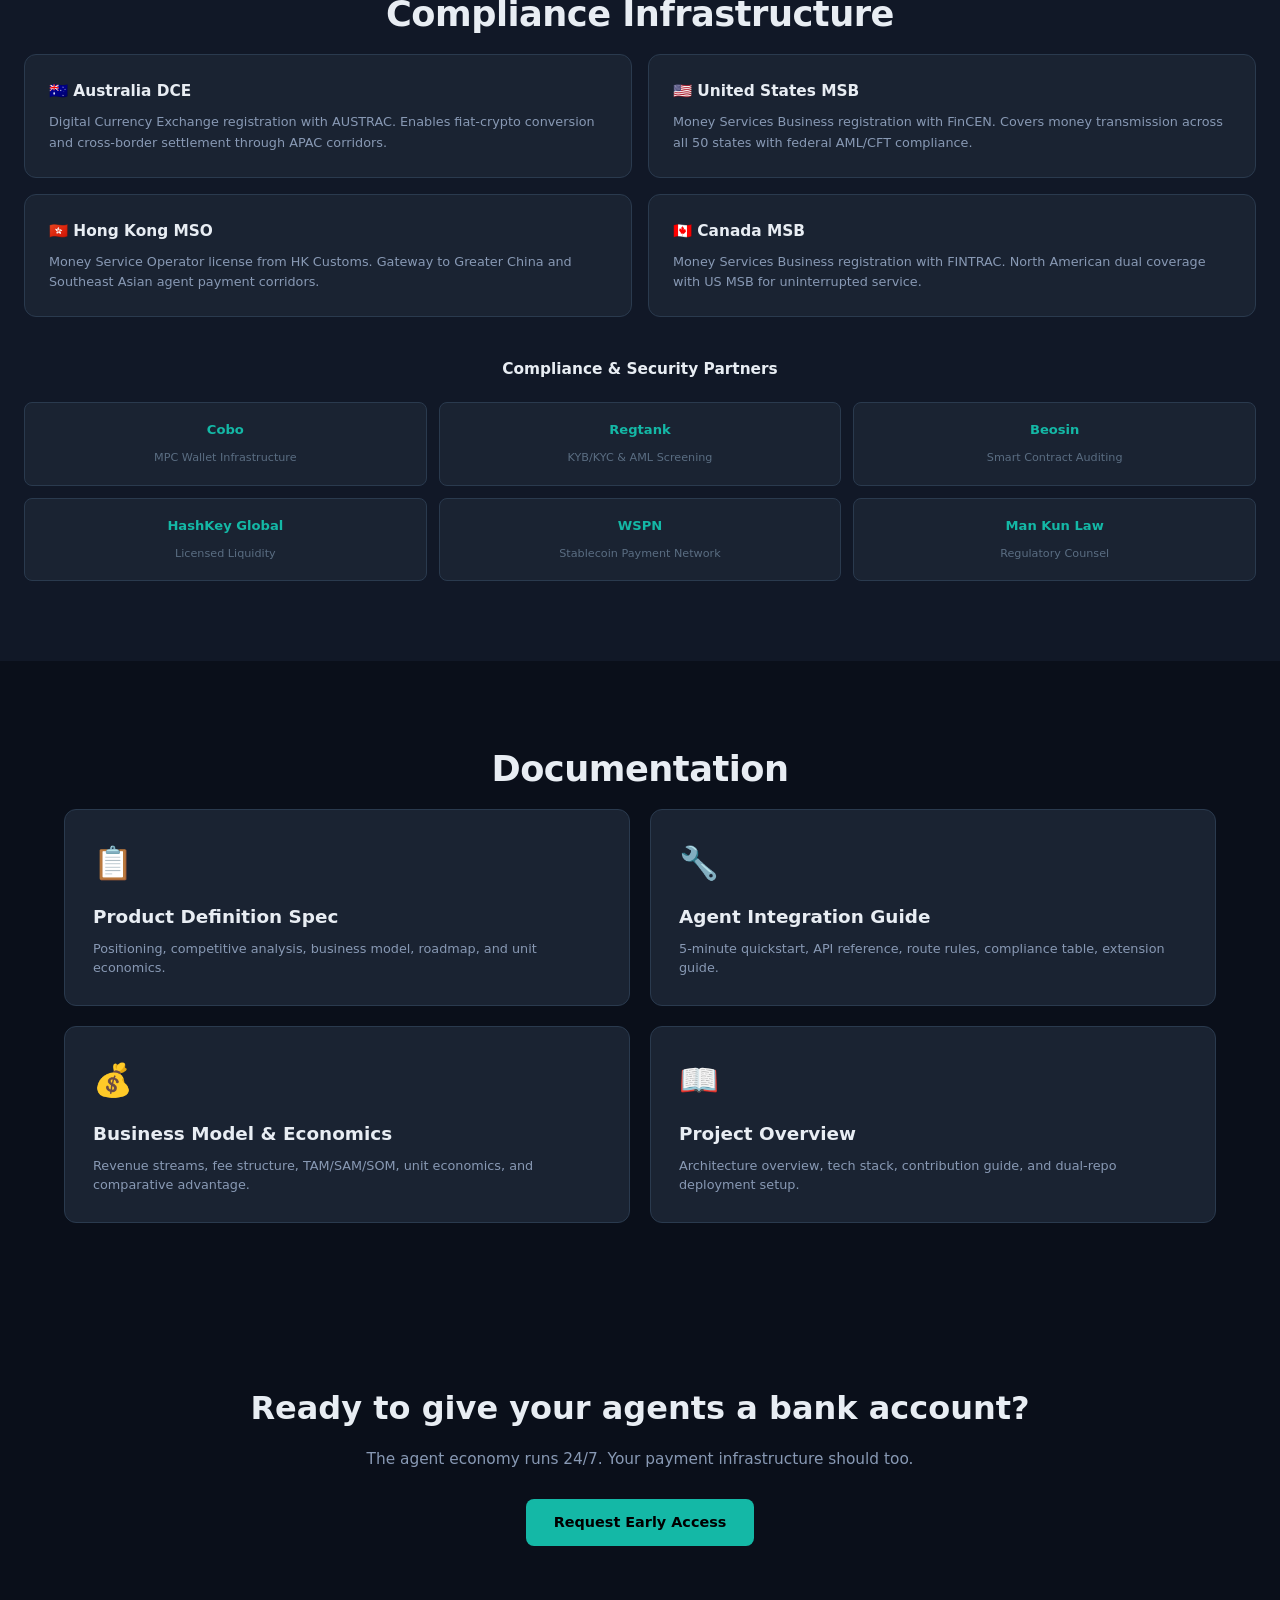
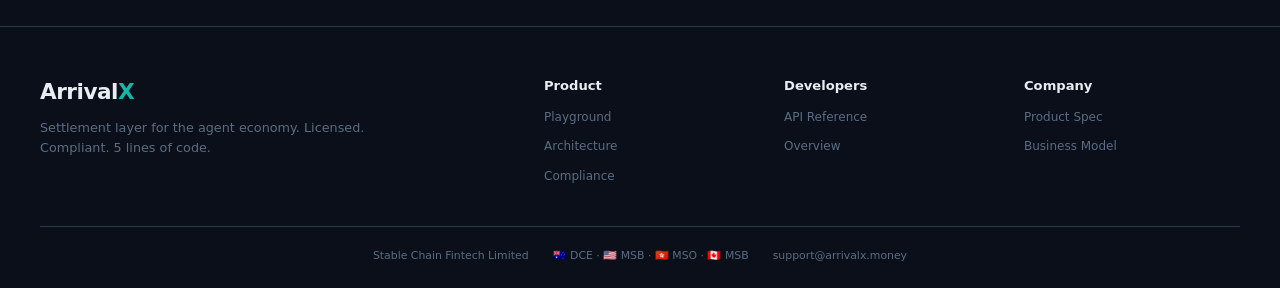
==== commit 31da22b0: "fix: swap Hero title translations + remove GitHub CTA" ====
--- a/index.html
+++ b/index.html
@@ -34,9 +34,9 @@
       <span data-en="Licensed in 4 jurisdictions" data-zh="四司法辖区持牌">Licensed in 4 jurisdictions</span>
     </div>
     <h1 class="hero-title">
-      <span class="gradient-text" data-en="Settlement Layer" data-zh="Agent 经济的">Settlement Layer</span>
+      <span class="gradient-text" data-en="Settlement Layer" data-zh="合规结算层">Settlement Layer</span>
       <br>
-      <span data-en="for the Agent Economy" data-zh="合规结算层">for the Agent Economy</span>
+      <span data-en="for the Agent Economy" data-zh="Agent 经济的">for the Agent Economy</span>
     </h1>
     <p class="hero-subtitle" data-en="AI agents are effectively unbanked. $1.5 trillion in autonomous commerce has no compliance layer. ArrivalX is the licensed settlement infrastructure that lets any agent pay anyone, anywhere—with full regulatory compliance." data-zh="AI Agent 没有银行账户。$1.5 万亿的自主商业缺少合规层。ArrivalX 是持牌结算基础设施，让任何 Agent 在任何地方支付给任何人——全部合规。">
       AI agents are effectively unbanked. $1.5 trillion in autonomous commerce has no compliance layer. ArrivalX is the licensed settlement infrastructure that lets any agent pay anyone, anywhere—with full regulatory compliance.
@@ -327,7 +327,6 @@
   <p data-en="The agent economy runs 24/7. Your payment infrastructure should too." data-zh="Agent 经济 7×24 运行。你的支付基础设施也该如此。">The agent economy runs 24/7. Your payment infrastructure should too.</p>
   <div class="cta-buttons">
     <a href="#" class="btn-primary" data-en="Request Early Access" data-zh="申请早期接入">Request Early Access</a>
-    <a href="https://github.com/jasoneip01-pixel/arrivalx-agent-pay" class="btn-secondary" target="_blank" data-en="View on GitHub" data-zh="在 GitHub 查看">View on GitHub</a>
   </div>
 </section>
 
--- a/css/style.css
+++ b/css/style.css
@@ -633,6 +633,53 @@
   color: var(--text-muted);
   flex-wrap: wrap;
   justify-content: center;
+}
+
+/* === Doc Sub-Navigation === */
+.doc-sub-nav-wrap {
+  position: fixed;
+  top: 56px;
+  left: 0;
+  right: 0;
+  z-index: 98;
+  background: var(--bg-secondary);
+  border-bottom: 1px solid var(--border);
+  overflow-x: auto;
+  -webkit-overflow-scrolling: touch;
+  scrollbar-width: none;
+}
+.doc-sub-nav-wrap::-webkit-scrollbar { display: none; }
+.doc-sub-nav {
+  display: flex;
+  gap: 0;
+  max-width: var(--max-width);
+  margin: 0 auto;
+  padding: 0 clamp(12px, 4vw, 24px);
+}
+.doc-sub-nav a {
+  padding: 10px 18px;
+  font-size: clamp(0.78rem, 0.9vw, 0.85rem);
+  font-weight: 500;
+  color: var(--text-muted);
+  white-space: nowrap;
+  border-bottom: 2px solid transparent;
+  transition: all var(--transition);
+  text-decoration: none;
+  flex-shrink: 0;
+}
+.doc-sub-nav a:hover { color: var(--text-primary); text-decoration: none; }
+.doc-sub-nav a.active {
+  color: var(--accent);
+  border-bottom-color: var(--accent);
+}
+.doc-sub-nav a .nav-arrow { margin-right: 4px; font-size: 0.75rem; }
+
+/* Doc pages need extra top padding for sub-nav */
+.doc-page { padding-top: 110px; }
+
+@media (max-width: 1023px) {
+  .doc-sub-nav-wrap { top: 56px; }
+  .doc-sub-nav a { padding: 10px 14px; font-size: 0.78rem; }
 }
 
 /* ================================================================
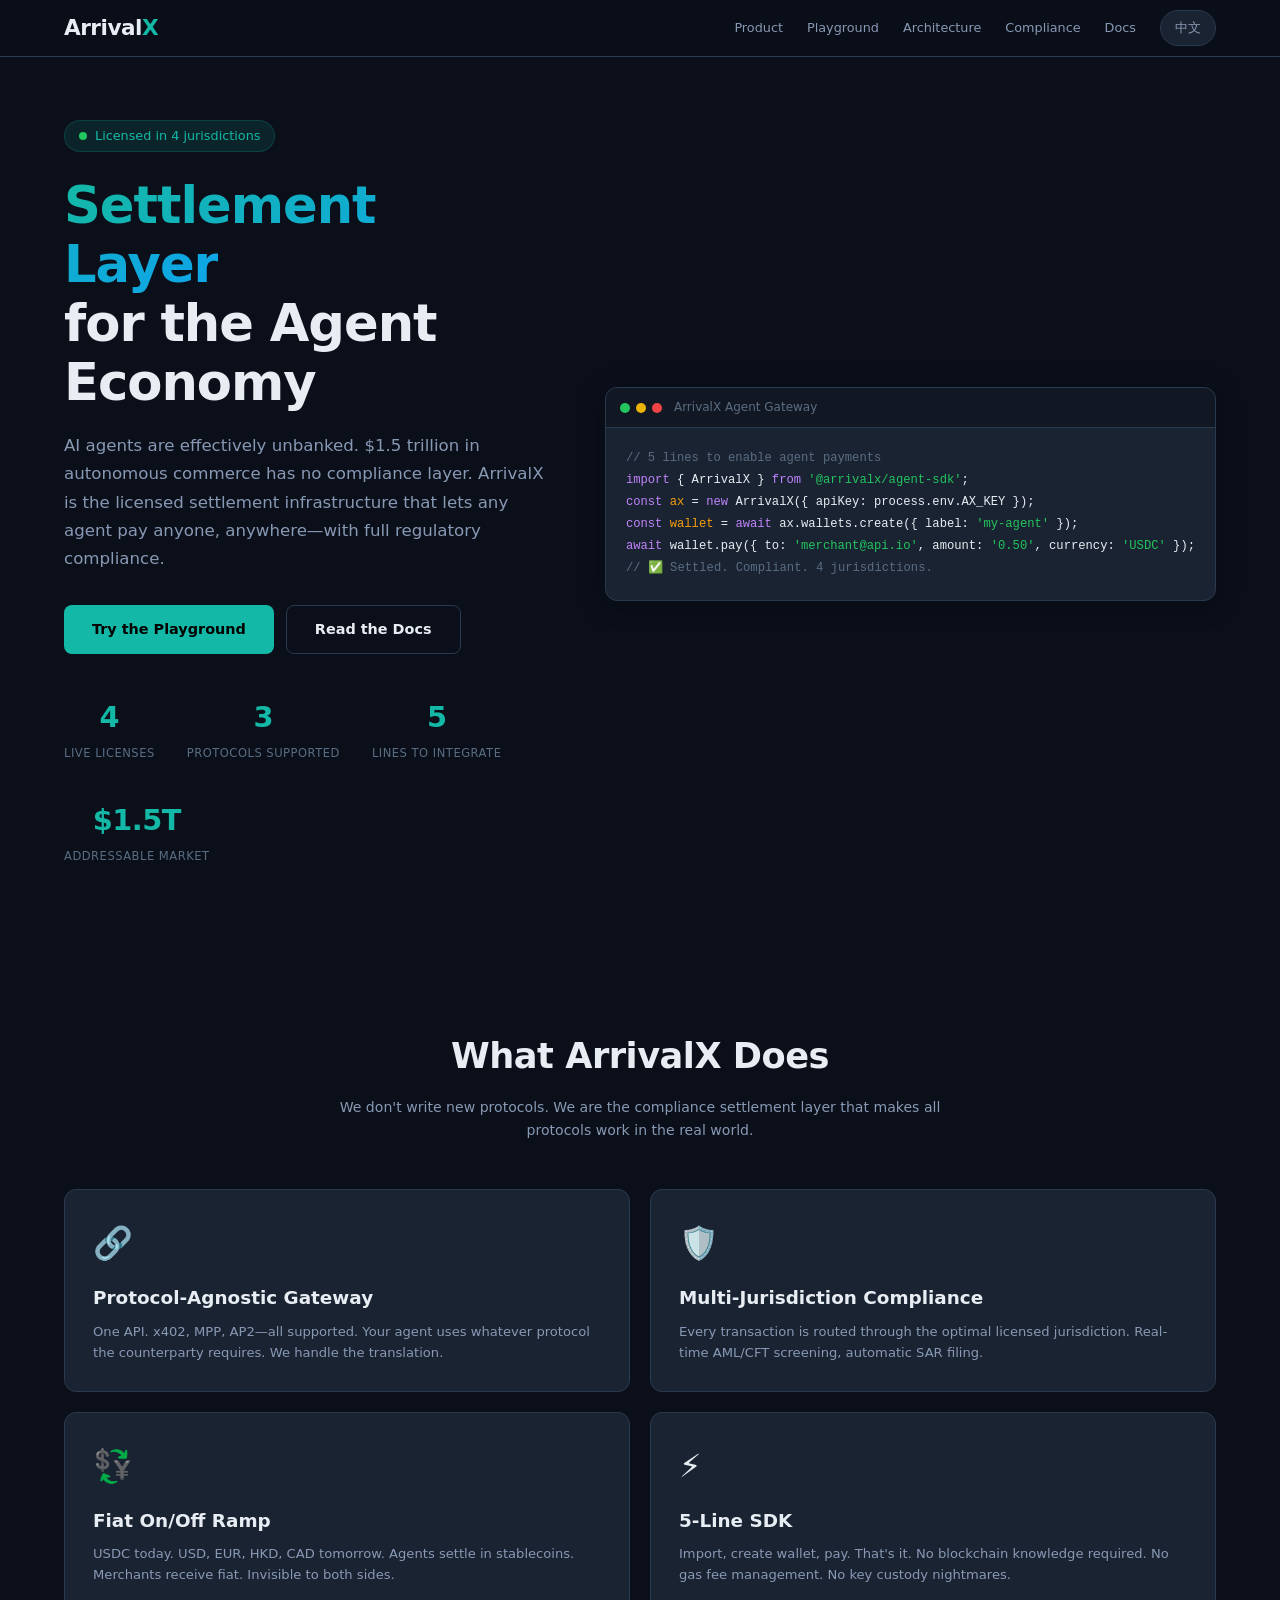
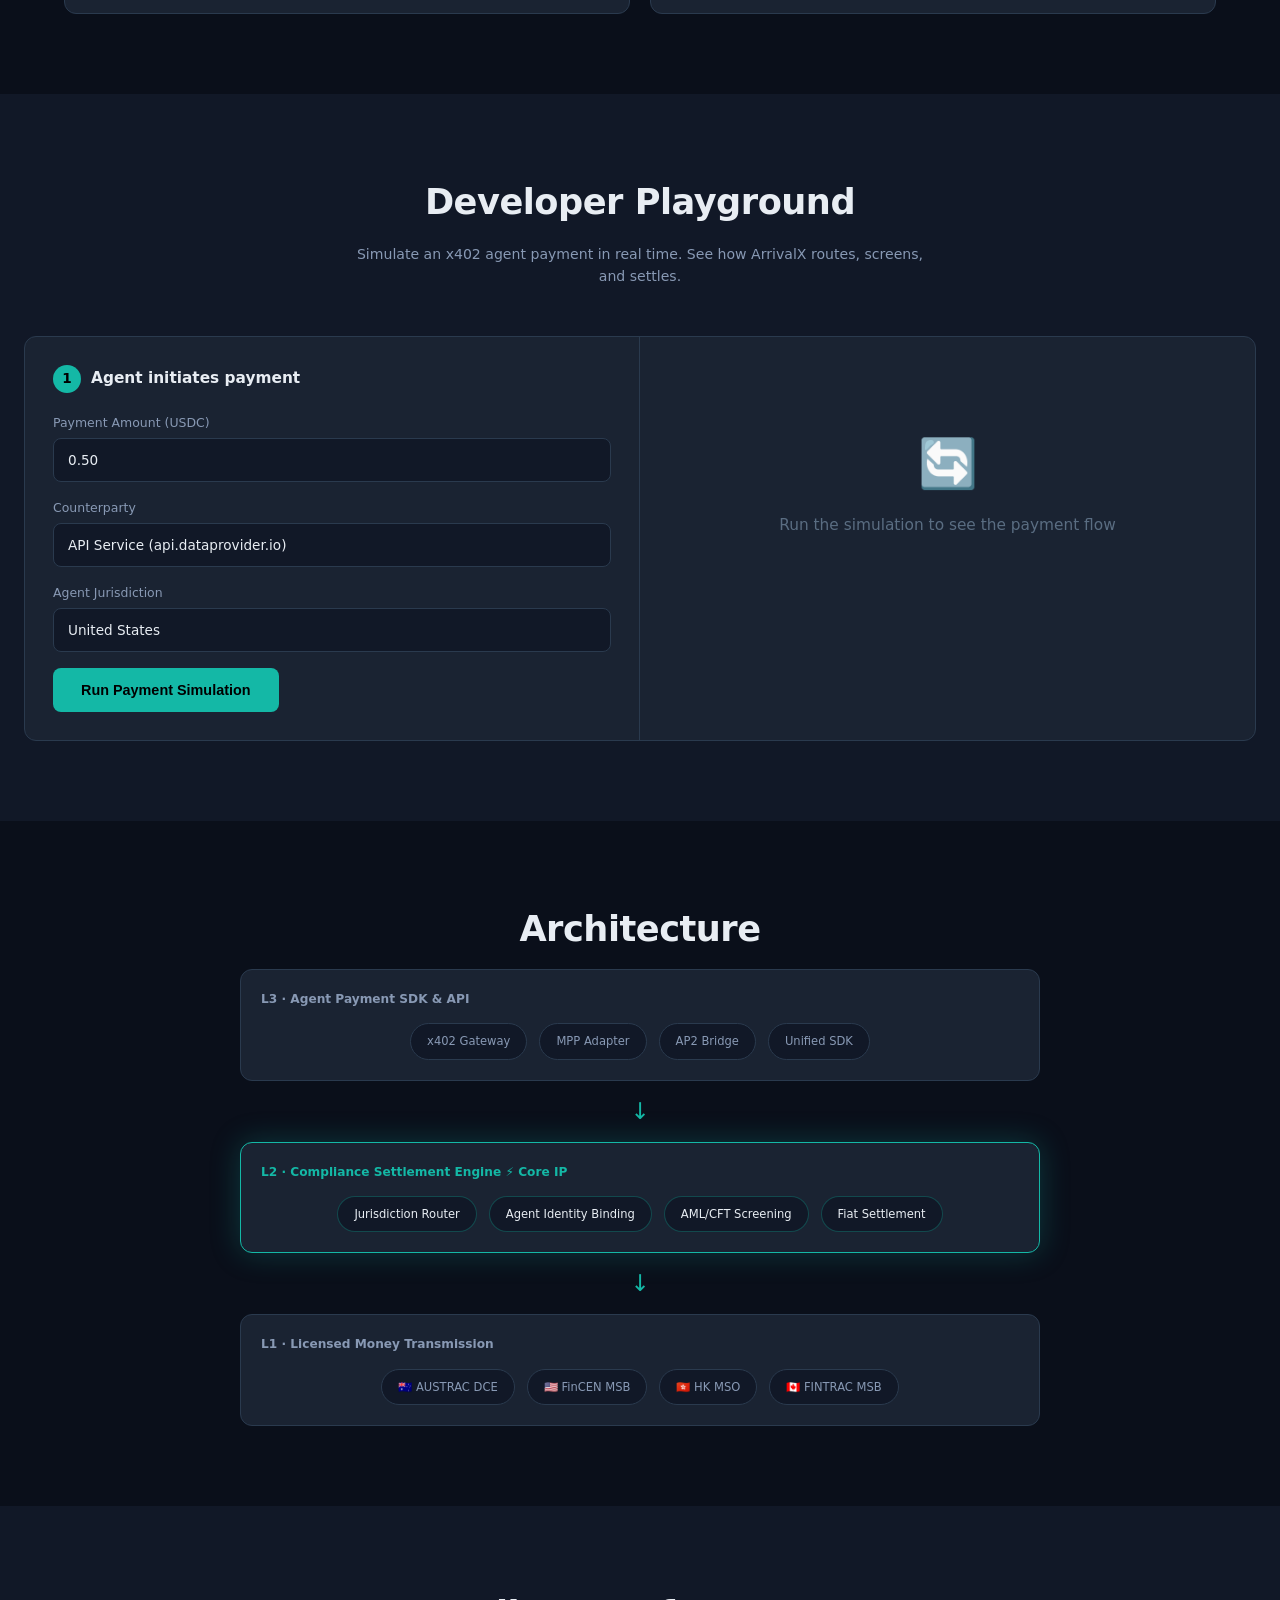
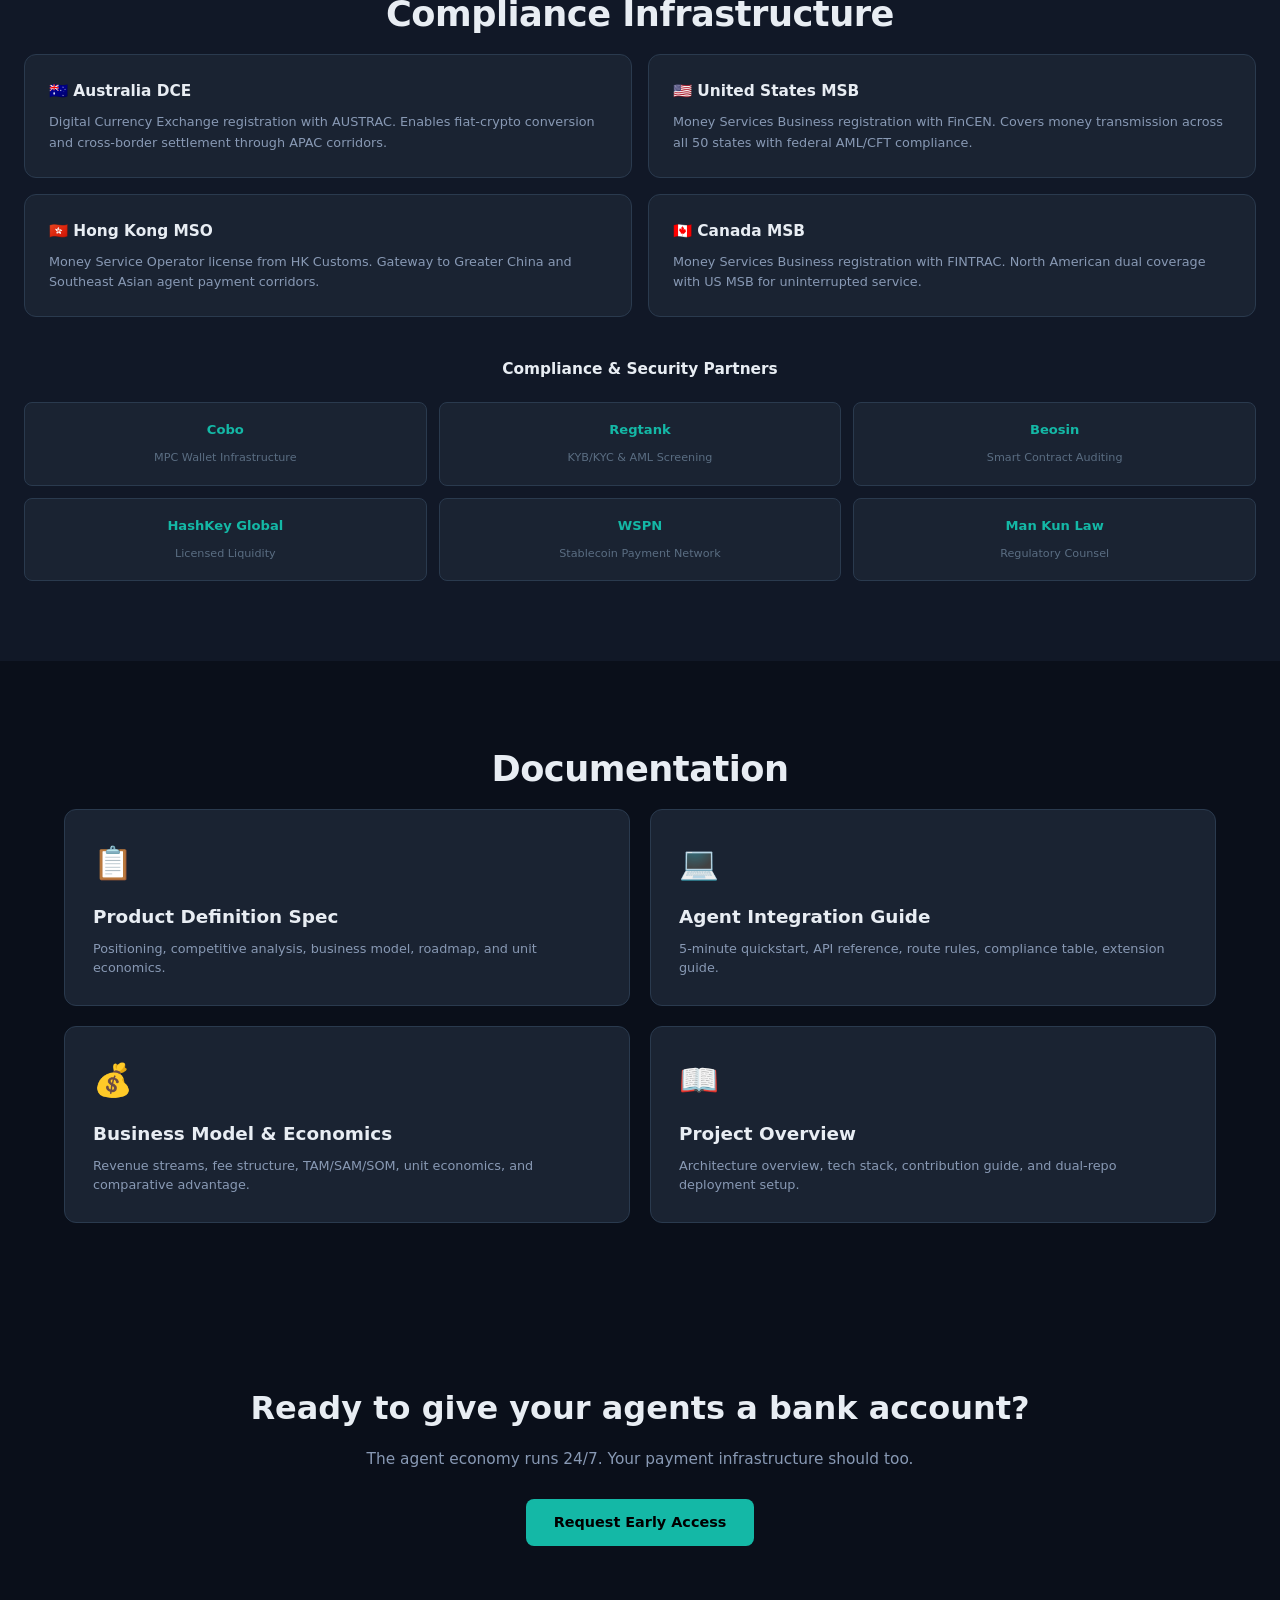
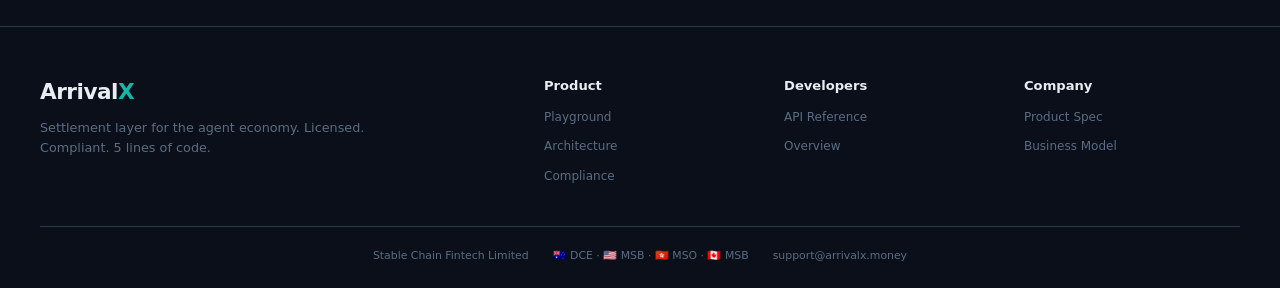
==== commit 05d61195: "fix: replace non-tech emoji icons 🔌→🔗 🔧→💻" ====
--- a/index.html
+++ b/index.html
@@ -15,11 +15,11 @@
   <div class="nav-inner">
     <a href="#" class="logo">Arrival<span class="logo-accent">X</span></a>
     <div class="nav-links">
-      <a href="#product">Product</a>
-      <a href="#playground">Playground</a>
-      <a href="#architecture">Architecture</a>
-      <a href="#compliance">Compliance</a>
-      <a href="#docs">Docs</a>
+      <a href="#product" data-en="Product" data-zh="产品">Product</a>
+      <a href="#playground" data-en="Playground" data-zh="Playground">Playground</a>
+      <a href="#architecture" data-en="Architecture" data-zh="架构">Architecture</a>
+      <a href="#compliance" data-en="Compliance" data-zh="合规">Compliance</a>
+      <a href="#docs" data-en="Docs" data-zh="文档">Docs</a>
       <button class="lang-toggle" onclick="toggleLang()" id="langBtn">中文</button>
     </div>
     <button class="mobile-menu-btn" onclick="toggleMobileMenu()">☰</button>
@@ -94,7 +94,7 @@
 
   <div class="cards-grid">
     <div class="card">
-      <div class="card-icon">🔌</div>
+      <div class="card-icon">🔗</div>
       <h3 data-en="Protocol-Agnostic Gateway" data-zh="协议无关网关">Protocol-Agnostic Gateway</h3>
       <p data-en="One API. x402, MPP, AP2—all supported. Your agent uses whatever protocol the counterparty requires. We handle the translation." data-zh="一个 API。x402、MPP、AP2 全部支持。你的 Agent 用对方要求的任何协议，我们做翻译。">
         One API. x402, MPP, AP2—all supported. Your agent uses whatever protocol the counterparty requires. We handle the translation.
@@ -145,19 +145,19 @@
         <div class="pg-input-group">
           <label data-en="Counterparty" data-zh="交易对手方">Counterparty</label>
           <select id="pgCounterparty">
-            <option value="api">API Service (api.dataprovider.io)</option>
-            <option value="compute">Compute Provider (gpu.rent)</option>
-            <option value="agent">Another Agent (agent.market)</option>
-            <option value="saas">SaaS Tool (saas.vendor.io)</option>
+            <option value="api" data-en="API Service (api.dataprovider.io)" data-zh="API 服务 (api.dataprovider.io)">API Service (api.dataprovider.io)</option>
+            <option value="compute" data-en="Compute Provider (gpu.rent)" data-zh="计算提供商 (gpu.rent)">Compute Provider (gpu.rent)</option>
+            <option value="agent" data-en="Another Agent (agent.market)" data-zh="另一个 Agent (agent.market)">Another Agent (agent.market)</option>
+            <option value="saas" data-en="SaaS Tool (saas.vendor.io)" data-zh="SaaS 工具 (saas.vendor.io)">SaaS Tool (saas.vendor.io)</option>
           </select>
         </div>
         <div class="pg-input-group">
           <label data-en="Agent Jurisdiction" data-zh="Agent 所在司法辖区">Agent Jurisdiction</label>
           <select id="pgJurisdiction">
-            <option value="US">United States</option>
-            <option value="AU">Australia</option>
-            <option value="HK">Hong Kong</option>
-            <option value="CA">Canada</option>
+            <option value="US" data-en="United States" data-zh="美国">United States</option>
+            <option value="AU" data-en="Australia" data-zh="澳大利亚">Australia</option>
+            <option value="HK" data-en="Hong Kong" data-zh="香港">Hong Kong</option>
+            <option value="CA" data-en="Canada" data-zh="加拿大">Canada</option>
           </select>
         </div>
         <button class="btn-primary" onclick="runSimulation()" id="simBtn" data-en="Run Payment Simulation" data-zh="运行支付模拟">Run Payment Simulation</button>
@@ -181,23 +181,23 @@
         <div class="pg-visual-flow hidden" id="pgVisualFlow">
           <div class="flow-node agent-node" id="flowAgent">
             <span class="flow-icon">🤖</span>
-            <span class="flow-label">Agent</span>
+            <span class="flow-label" data-en="Agent" data-zh="Agent">Agent</span>
           </div>
           <div class="flow-arrow" id="flowArrow1">→</div>
           <div class="flow-node ax-node" id="flowAX">
             <span class="flow-icon">⚡</span>
-            <span class="flow-label">ArrivalX</span>
+            <span class="flow-label" data-en="ArrivalX" data-zh="ArrivalX">ArrivalX</span>
           </div>
           <div class="flow-arrow" id="flowArrow2">→</div>
           <div class="flow-node merchant-node" id="flowMerchant">
             <span class="flow-icon">🏪</span>
-            <span class="flow-label" id="flowMerchantLabel">Merchant</span>
+            <span class="flow-label" id="flowMerchantLabel" data-en="Merchant" data-zh="商户">Merchant</span>
           </div>
         </div>
         <div class="pg-compliance-badges hidden" id="pgBadges">
-          <div class="compliance-badge" id="badgeScreening">🔍 Screening</div>
-          <div class="compliance-badge" id="badgeRoute">🌐 Route</div>
-          <div class="compliance-badge" id="badgeSettle">✅ Settle</div>
+          <div class="compliance-badge" id="badgeScreening" data-en="🔍 Screening" data-zh="🔍 筛查">🔍 Screening</div>
+          <div class="compliance-badge" id="badgeRoute" data-en="🌐 Route" data-zh="🌐 路由">🌐 Route</div>
+          <div class="compliance-badge" id="badgeSettle" data-en="✅ Settle" data-zh="✅ 结算">✅ Settle</div>
         </div>
         <div class="pg-result hidden" id="pgResult"></div>
       </div>
@@ -210,7 +210,7 @@
   <h2 class="section-title" data-en="Architecture" data-zh="产品架构">Architecture</h2>
   <div class="arch-diagram">
     <div class="arch-layer arch-l3">
-      <div class="arch-layer-label">L3 · Agent Payment SDK & API</div>
+      <div class="arch-layer-label" data-en="L3 · Agent Payment SDK & API" data-zh="L3 · Agent 支付 SDK 和 API">L3 · Agent Payment SDK & API</div>
       <div class="arch-modules">
         <div class="arch-module" data-en="x402 Gateway" data-zh="x402 网关">x402 Gateway</div>
         <div class="arch-module" data-en="MPP Adapter" data-zh="MPP 适配器">MPP Adapter</div>
@@ -220,7 +220,7 @@
     </div>
     <div class="arch-arrow">↓</div>
     <div class="arch-layer arch-l2 highlight">
-      <div class="arch-layer-label">L2 · Compliance Settlement Engine ⚡ Core IP</div>
+      <div class="arch-layer-label" data-en="L2 · Compliance Settlement Engine ⚡ Core IP" data-zh="L2 · 合规结算引擎 ⚡ 核心 IP">L2 · Compliance Settlement Engine ⚡ Core IP</div>
       <div class="arch-modules">
         <div class="arch-module" data-en="Jurisdiction Router" data-zh="司法辖区路由">Jurisdiction Router</div>
         <div class="arch-module" data-en="Agent Identity Binding" data-zh="Agent 身份绑定">Agent Identity Binding</div>
@@ -230,12 +230,12 @@
     </div>
     <div class="arch-arrow">↓</div>
     <div class="arch-layer arch-l1">
-      <div class="arch-layer-label">L1 · Licensed Money Transmission</div>
+      <div class="arch-layer-label" data-en="L1 · Licensed Money Transmission" data-zh="L1 · 持牌资金传输">L1 · Licensed Money Transmission</div>
       <div class="arch-modules">
-        <div class="arch-module">🇦🇺 AUSTRAC DCE</div>
-        <div class="arch-module">🇺🇸 FinCEN MSB</div>
-        <div class="arch-module">🇭🇰 HK MSO</div>
-        <div class="arch-module">🇨🇦 FINTRAC MSB</div>
+        <div class="arch-module" data-en="🇦🇺 AUSTRAC DCE" data-zh="🇦🇺 AUSTRAC DCE">🇦🇺 AUSTRAC DCE</div>
+        <div class="arch-module" data-en="🇺🇸 FinCEN MSB" data-zh="🇺🇸 FinCEN MSB">🇺🇸 FinCEN MSB</div>
+        <div class="arch-module" data-en="🇭🇰 HK MSO" data-zh="🇭🇰 HK MSO">🇭🇰 HK MSO</div>
+        <div class="arch-module" data-en="🇨🇦 FINTRAC MSB" data-zh="🇨🇦 FINTRAC MSB">🇨🇦 FINTRAC MSB</div>
       </div>
     </div>
   </div>
@@ -246,19 +246,19 @@
   <h2 class="section-title" data-en="Compliance Infrastructure" data-zh="合规基础设施">Compliance Infrastructure</h2>
   <div class="compliance-grid">
     <div class="compliance-card">
-      <h3>🇦🇺 Australia DCE</h3>
+      <h3 data-en="🇦🇺 Australia DCE" data-zh="🇦🇺 澳大利亚 DCE">🇦🇺 Australia DCE</h3>
       <p data-en="Digital Currency Exchange registration with AUSTRAC. Enables fiat-crypto conversion and cross-border settlement through APAC corridors." data-zh="AUSTRAC 数字币兑换注册。支持法币-加密货币兑换和亚太走廊跨境结算。">Digital Currency Exchange registration with AUSTRAC. Enables fiat-crypto conversion and cross-border settlement through APAC corridors.</p>
     </div>
     <div class="compliance-card">
-      <h3>🇺🇸 United States MSB</h3>
+      <h3 data-en="🇺🇸 United States MSB" data-zh="🇺🇸 美国 MSB">🇺🇸 United States MSB</h3>
       <p data-en="Money Services Business registration with FinCEN. Covers money transmission across all 50 states with federal AML/CFT compliance." data-zh="FinCEN 货币服务商注册。覆盖全美 50 州资金传输，联邦级 AML/CFT 合规。">Money Services Business registration with FinCEN. Covers money transmission across all 50 states with federal AML/CFT compliance.</p>
     </div>
     <div class="compliance-card">
-      <h3>🇭🇰 Hong Kong MSO</h3>
+      <h3 data-en="🇭🇰 Hong Kong MSO" data-zh="🇭🇰 香港 MSO">🇭🇰 Hong Kong MSO</h3>
       <p data-en="Money Service Operator license from HK Customs. Gateway to Greater China and Southeast Asian agent payment corridors." data-zh="香港海关金钱服务经营者牌照。大中华区和东南亚 Agent 支付走廊的入口。">Money Service Operator license from HK Customs. Gateway to Greater China and Southeast Asian agent payment corridors.</p>
     </div>
     <div class="compliance-card">
-      <h3>🇨🇦 Canada MSB</h3>
+      <h3 data-en="🇨🇦 Canada MSB" data-zh="🇨🇦 加拿大 MSB">🇨🇦 Canada MSB</h3>
       <p data-en="Money Services Business registration with FINTRAC. Provides North American redundancy—dual coverage with US MSB for uninterrupted service." data-zh="FINTRAC 货币服务商注册。北美双覆盖——与 US MSB 形成冗余，保障服务不中断。">Money Services Business registration with FINTRAC. North American dual coverage with US MSB for uninterrupted service.</p>
     </div>
   </div>
@@ -268,27 +268,27 @@
     <div class="partners-grid">
       <div class="partner">
         <strong>Cobo</strong>
-        <span>MPC Wallet Infrastructure</span>
+        <span data-en="MPC Wallet Infrastructure" data-zh="MPC 钱包基础设施">MPC Wallet Infrastructure</span>
       </div>
       <div class="partner">
         <strong>Regtank</strong>
-        <span>KYB/KYC & AML Screening</span>
+        <span data-en="KYB/KYC & AML Screening" data-zh="KYB/KYC 和 AML 筛查">KYB/KYC & AML Screening</span>
       </div>
       <div class="partner">
         <strong>Beosin</strong>
-        <span>Smart Contract Auditing</span>
+        <span data-en="Smart Contract Auditing" data-zh="智能合约审计">Smart Contract Auditing</span>
       </div>
       <div class="partner">
         <strong>HashKey Global</strong>
-        <span>Licensed Liquidity</span>
+        <span data-en="Licensed Liquidity" data-zh="持牌流动性">Licensed Liquidity</span>
       </div>
       <div class="partner">
         <strong>WSPN</strong>
-        <span>Stablecoin Payment Network</span>
+        <span data-en="Stablecoin Payment Network" data-zh="稳定币支付网络">Stablecoin Payment Network</span>
       </div>
       <div class="partner">
         <strong>Man Kun Law</strong>
-        <span>Regulatory Counsel</span>
+        <span data-en="Regulatory Counsel" data-zh="监管法律顾问">Regulatory Counsel</span>
       </div>
     </div>
   </div>
@@ -304,7 +304,7 @@
       <p data-en="Positioning, competitive analysis, business model, roadmap, and unit economics." data-zh="定位、竞品分析、商业模式、路线图、单位经济学。">Positioning, competitive analysis, business model, roadmap, and unit economics.</p>
     </a>
     <a href="docs/api.html" class="doc-card" target="_blank">
-      <div class="doc-icon">🔧</div>
+      <div class="doc-icon">💻</div>
       <h3 data-en="Agent Integration Guide" data-zh="Agent 集成指南">Agent Integration Guide</h3>
       <p data-en="5-minute quickstart, API reference, route rules, compliance table, extension guide." data-zh="5 分钟快速开始，API 参考，路由规则，合规表，扩展指南。">5-minute quickstart, API reference, route rules, compliance table, extension guide.</p>
     </a>
@@ -339,24 +339,24 @@
     <div class="footer-links">
       <div>
         <strong data-en="Product" data-zh="产品">Product</strong>
-        <a href="#playground">Playground</a>
-        <a href="#architecture">Architecture</a>
-        <a href="#compliance">Compliance</a>
+        <a href="#playground" data-en="Playground" data-zh="Playground">Playground</a>
+        <a href="#architecture" data-en="Architecture" data-zh="架构">Architecture</a>
+        <a href="#compliance" data-en="Compliance" data-zh="合规">Compliance</a>
       </div>
       <div>
         <strong data-en="Developers" data-zh="开发者">Developers</strong>
-        <a href="docs/api.html">API Reference</a>
-        <a href="docs/overview.html">Overview</a>
+        <a href="docs/api.html" data-en="API Reference" data-zh="API 参考">API Reference</a>
+        <a href="docs/overview.html" data-en="Overview" data-zh="总览">Overview</a>
       </div>
       <div>
         <strong data-en="Company" data-zh="公司">Company</strong>
-        <a href="docs/product.html">Product Spec</a>
-        <a href="docs/business.html">Business Model</a>
+        <a href="docs/product.html" data-en="Product Spec" data-zh="产品说明书">Product Spec</a>
+        <a href="docs/business.html" data-en="Business Model" data-zh="商业模式">Business Model</a>
       </div>
     </div>
   </div>
   <div class="footer-bottom">
-    <span>Stable Chain Fintech Limited</span>
+    <span data-en="Stable Chain Fintech Limited" data-zh="Stable Chain Fintech Limited">Stable Chain Fintech Limited</span>
     <span>🇦🇺 DCE · 🇺🇸 MSB · 🇭🇰 MSO · 🇨🇦 MSB</span>
     <span>support@arrivalx.money</span>
   </div>
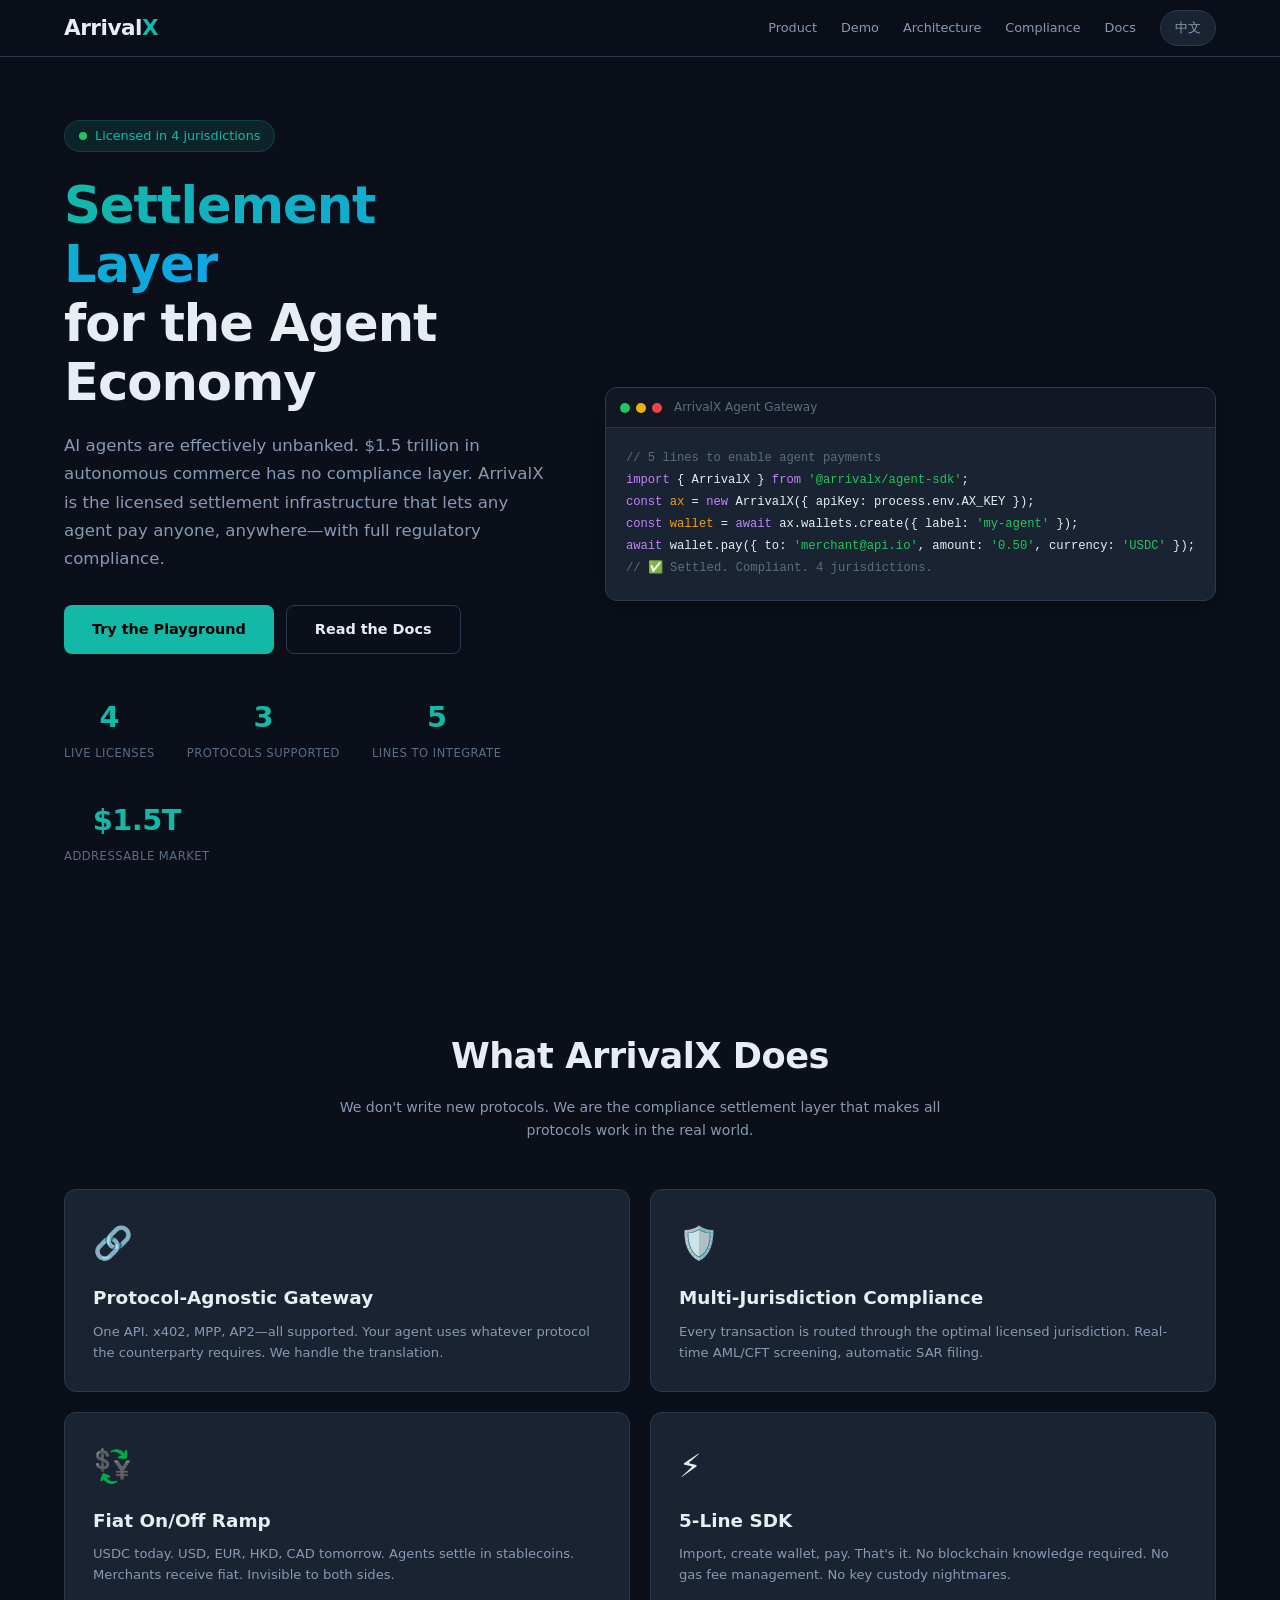
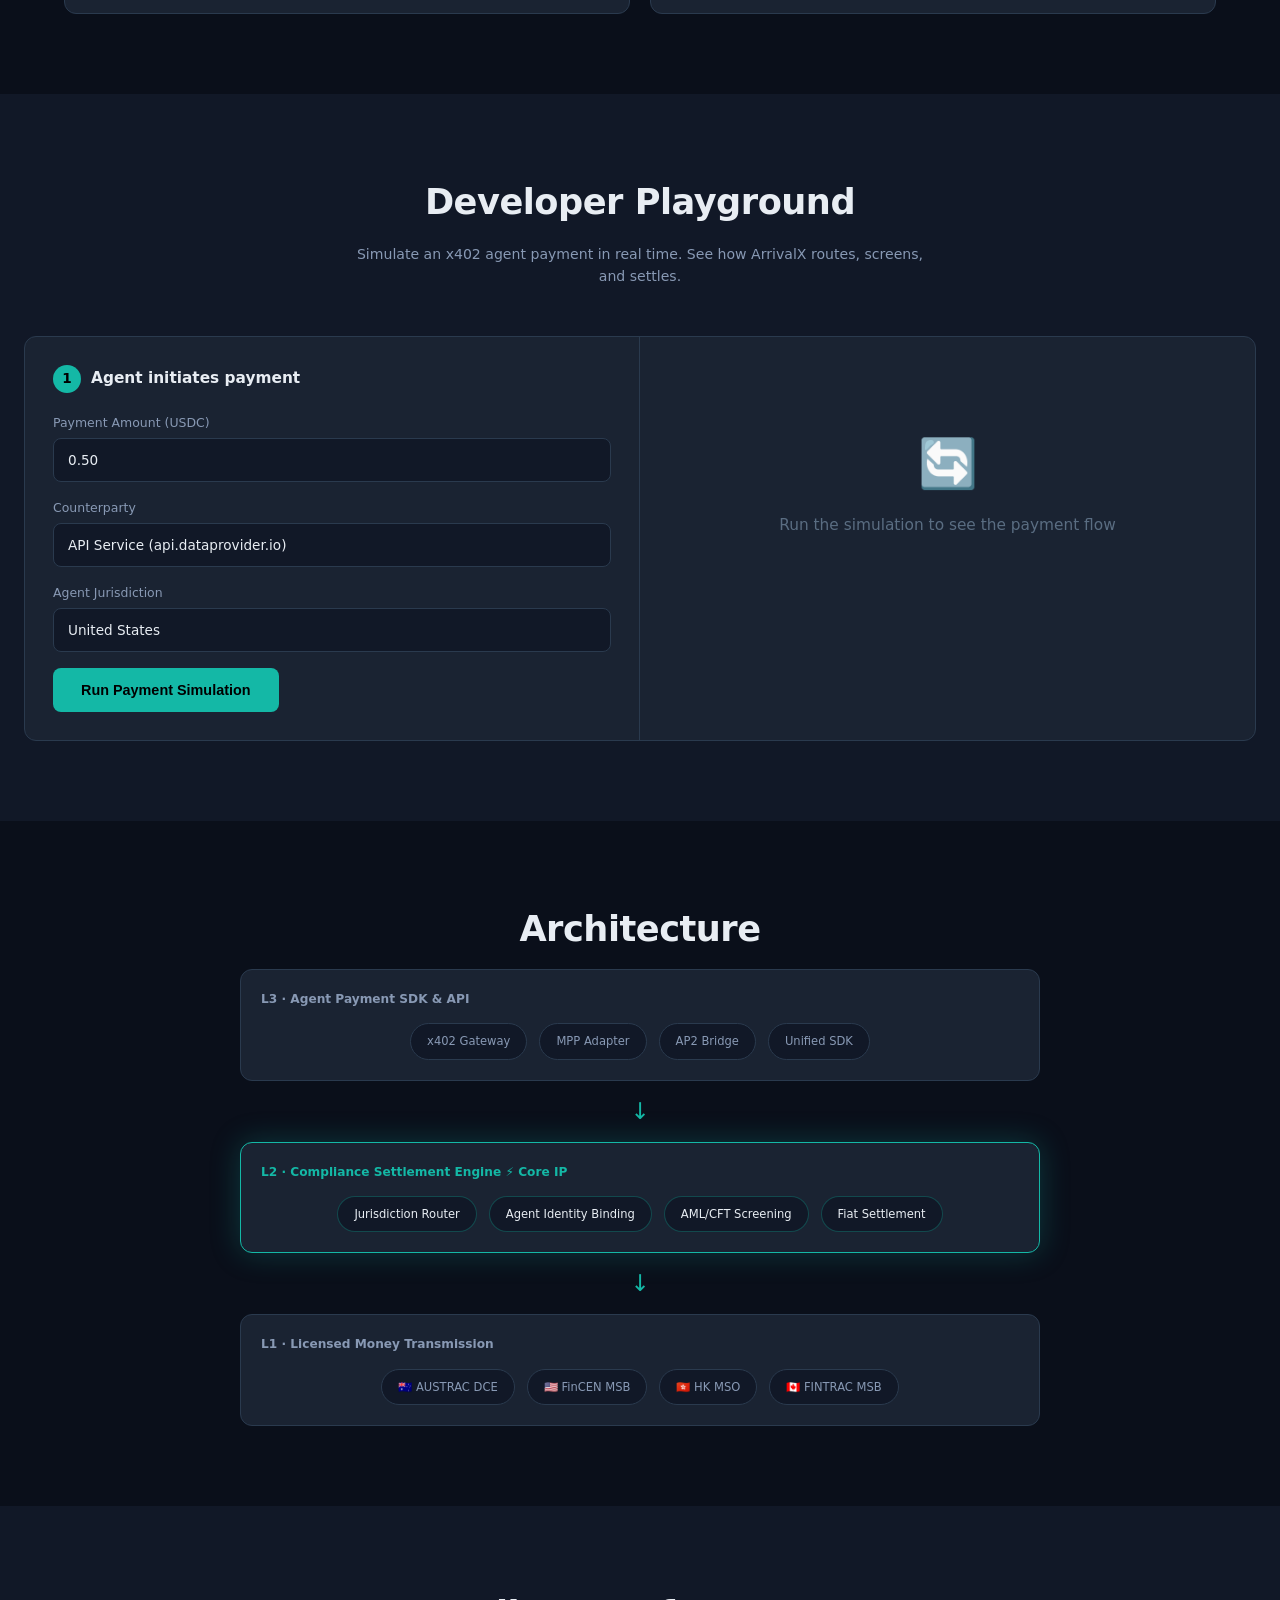
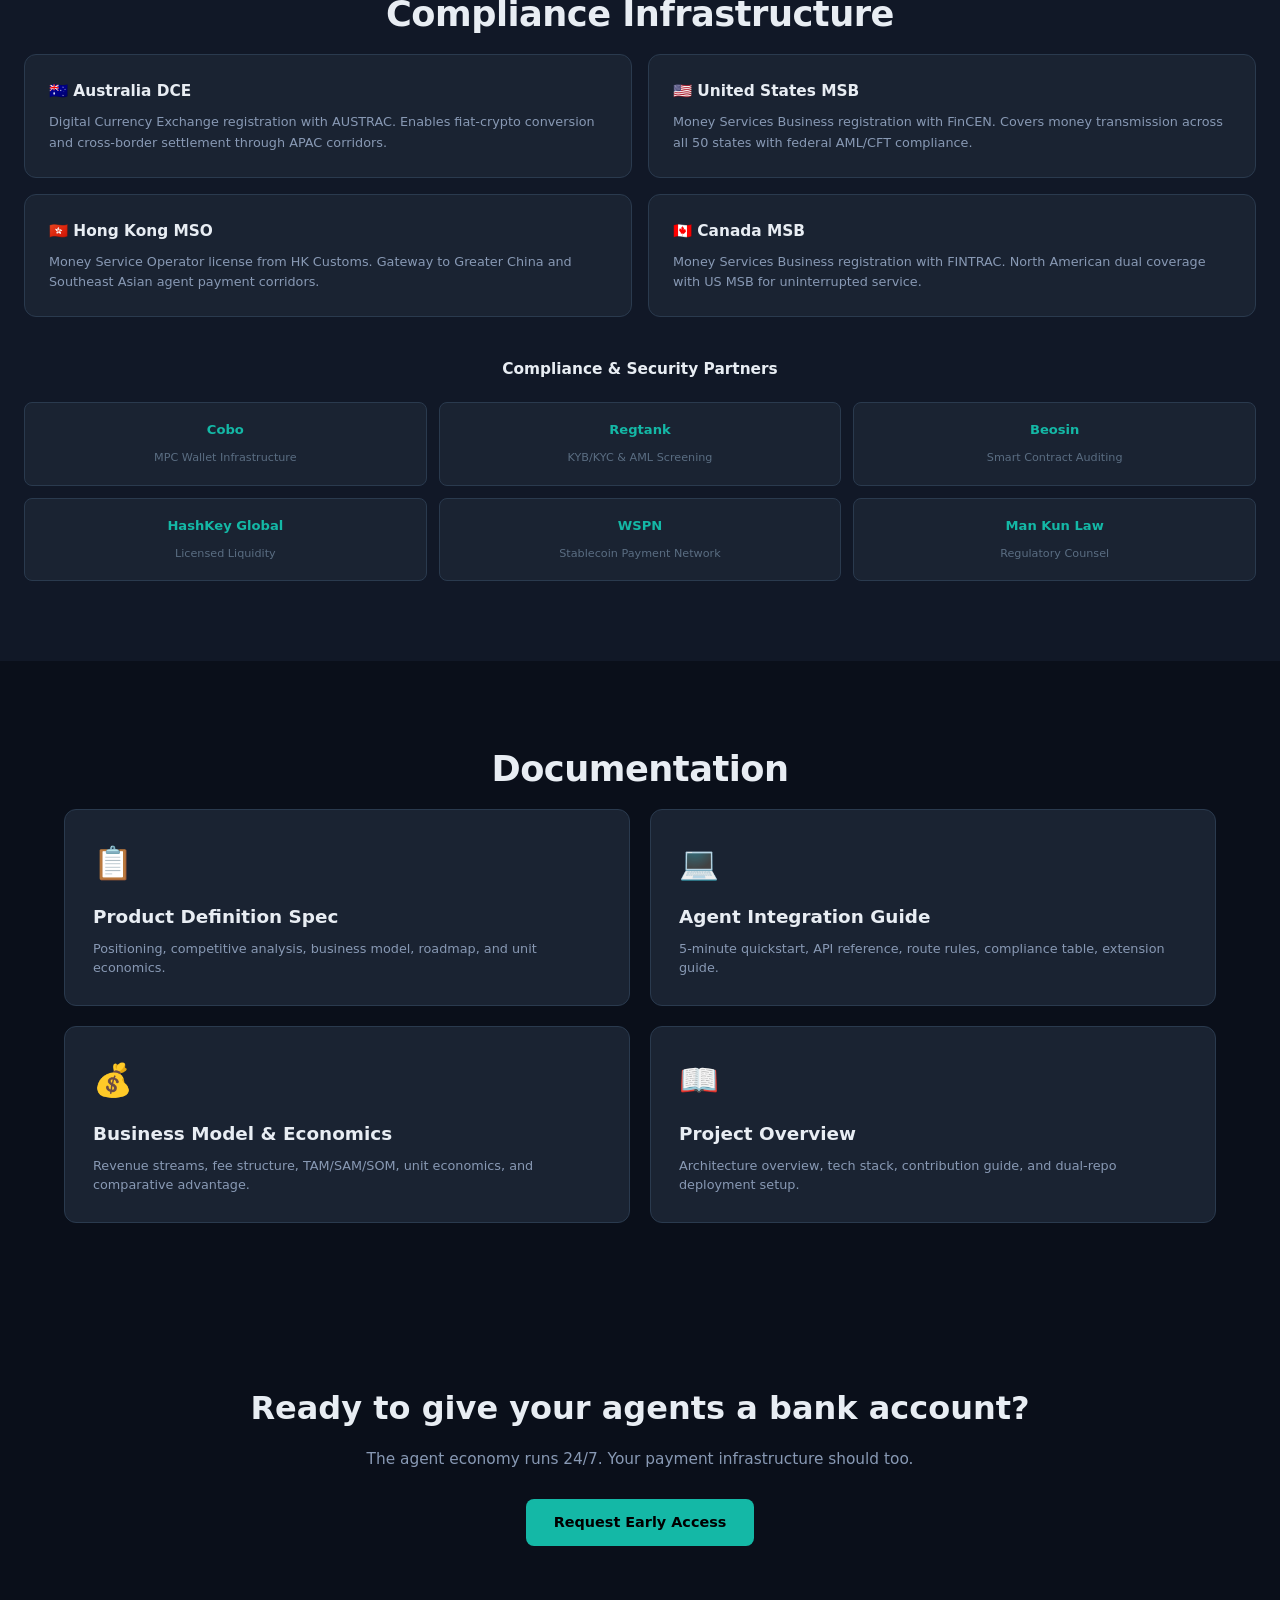
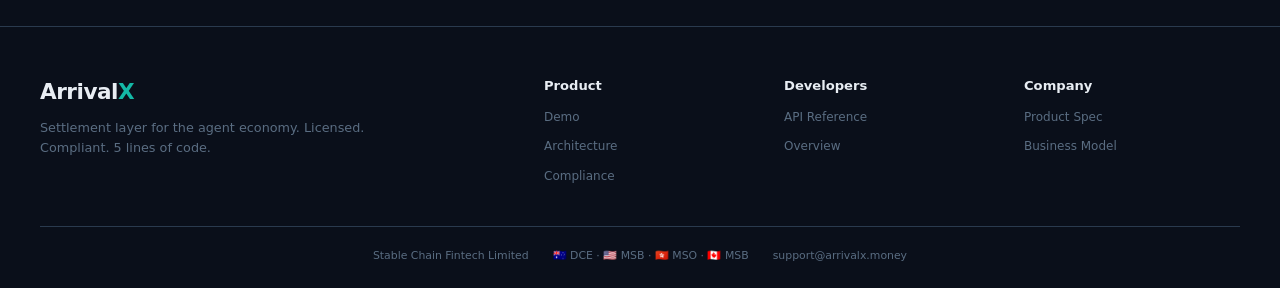
==== commit 95df7594: "feat: add Demo page to nav, retarget CTA" ====
--- a/index.html
+++ b/index.html
@@ -16,7 +16,7 @@
     <a href="#" class="logo">Arrival<span class="logo-accent">X</span></a>
     <div class="nav-links">
       <a href="#product" data-en="Product" data-zh="产品">Product</a>
-      <a href="#playground" data-en="Playground" data-zh="Playground">Playground</a>
+      <a href="demo.html" data-en="Demo" data-zh="Demo">Demo</a>
       <a href="#architecture" data-en="Architecture" data-zh="架构">Architecture</a>
       <a href="#compliance" data-en="Compliance" data-zh="合规">Compliance</a>
       <a href="#docs" data-en="Docs" data-zh="文档">Docs</a>
@@ -42,7 +42,7 @@
       AI agents are effectively unbanked. $1.5 trillion in autonomous commerce has no compliance layer. ArrivalX is the licensed settlement infrastructure that lets any agent pay anyone, anywhere—with full regulatory compliance.
     </p>
     <div class="hero-cta">
-      <a href="#playground" class="btn-primary" data-en="Try the Playground" data-zh="试用 Playground">Try the Playground</a>
+      <a href="demo.html" class="btn-primary" data-en="Try the Demo" data-zh="试用 Demo">Try the Playground</a>
       <a href="#docs" class="btn-secondary" data-en="Read the Docs" data-zh="阅读文档">Read the Docs</a>
     </div>
     <div class="hero-stats">
@@ -339,7 +339,7 @@
     <div class="footer-links">
       <div>
         <strong data-en="Product" data-zh="产品">Product</strong>
-        <a href="#playground" data-en="Playground" data-zh="Playground">Playground</a>
+        <a href="demo.html" data-en="Demo" data-zh="Demo">Demo</a>
         <a href="#architecture" data-en="Architecture" data-zh="架构">Architecture</a>
         <a href="#compliance" data-en="Compliance" data-zh="合规">Compliance</a>
       </div>
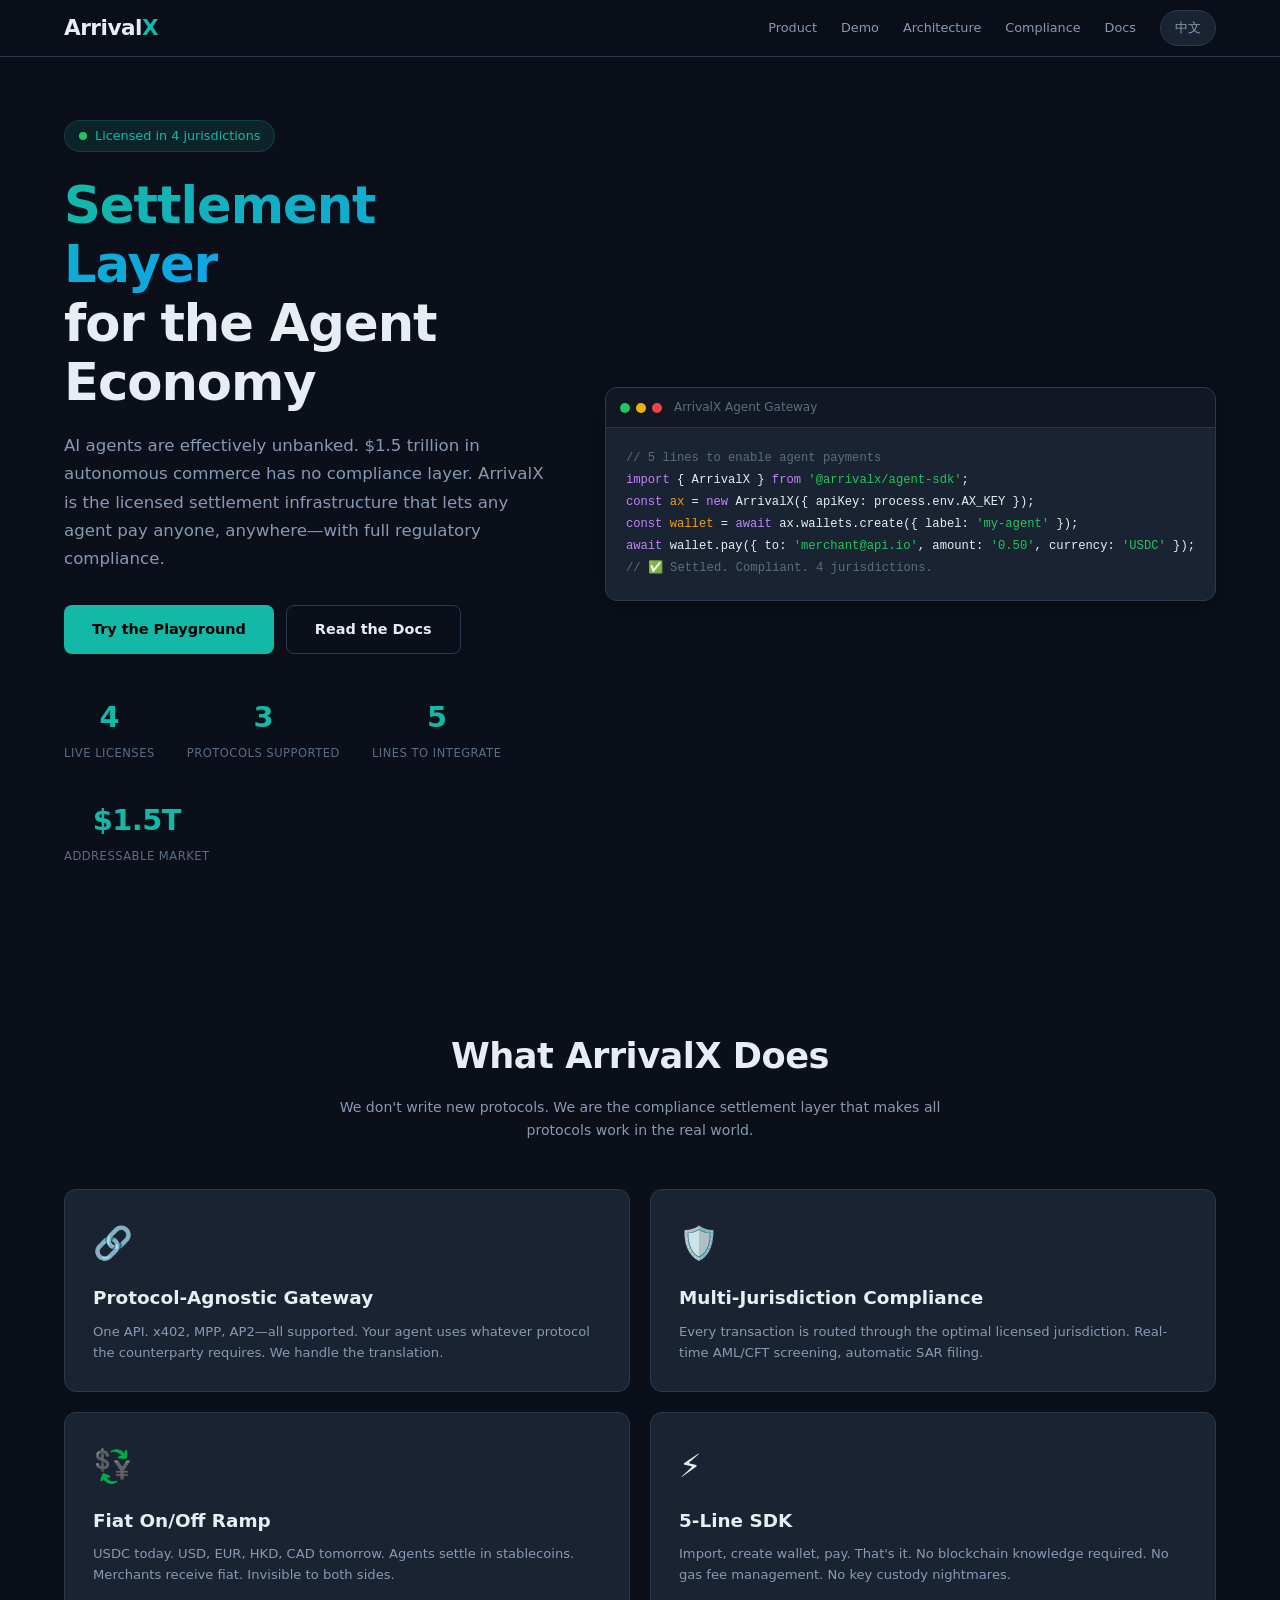
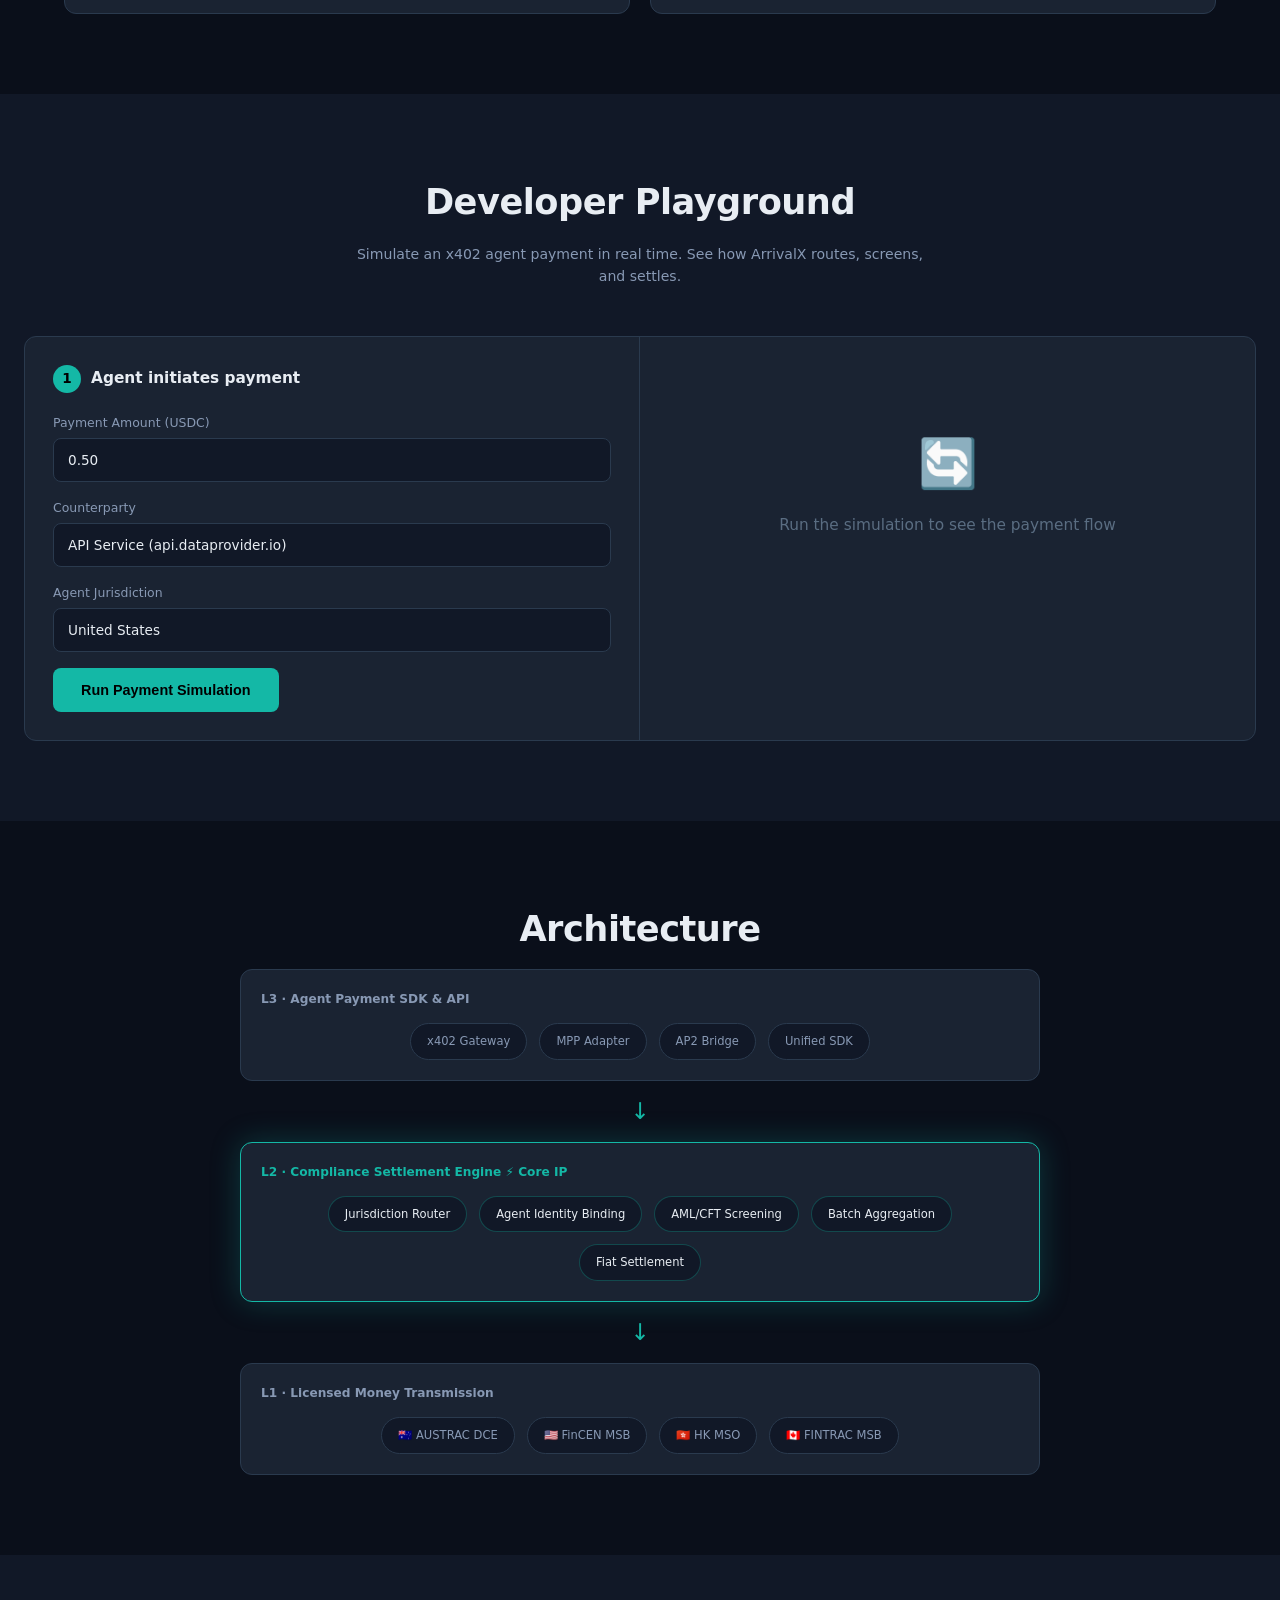
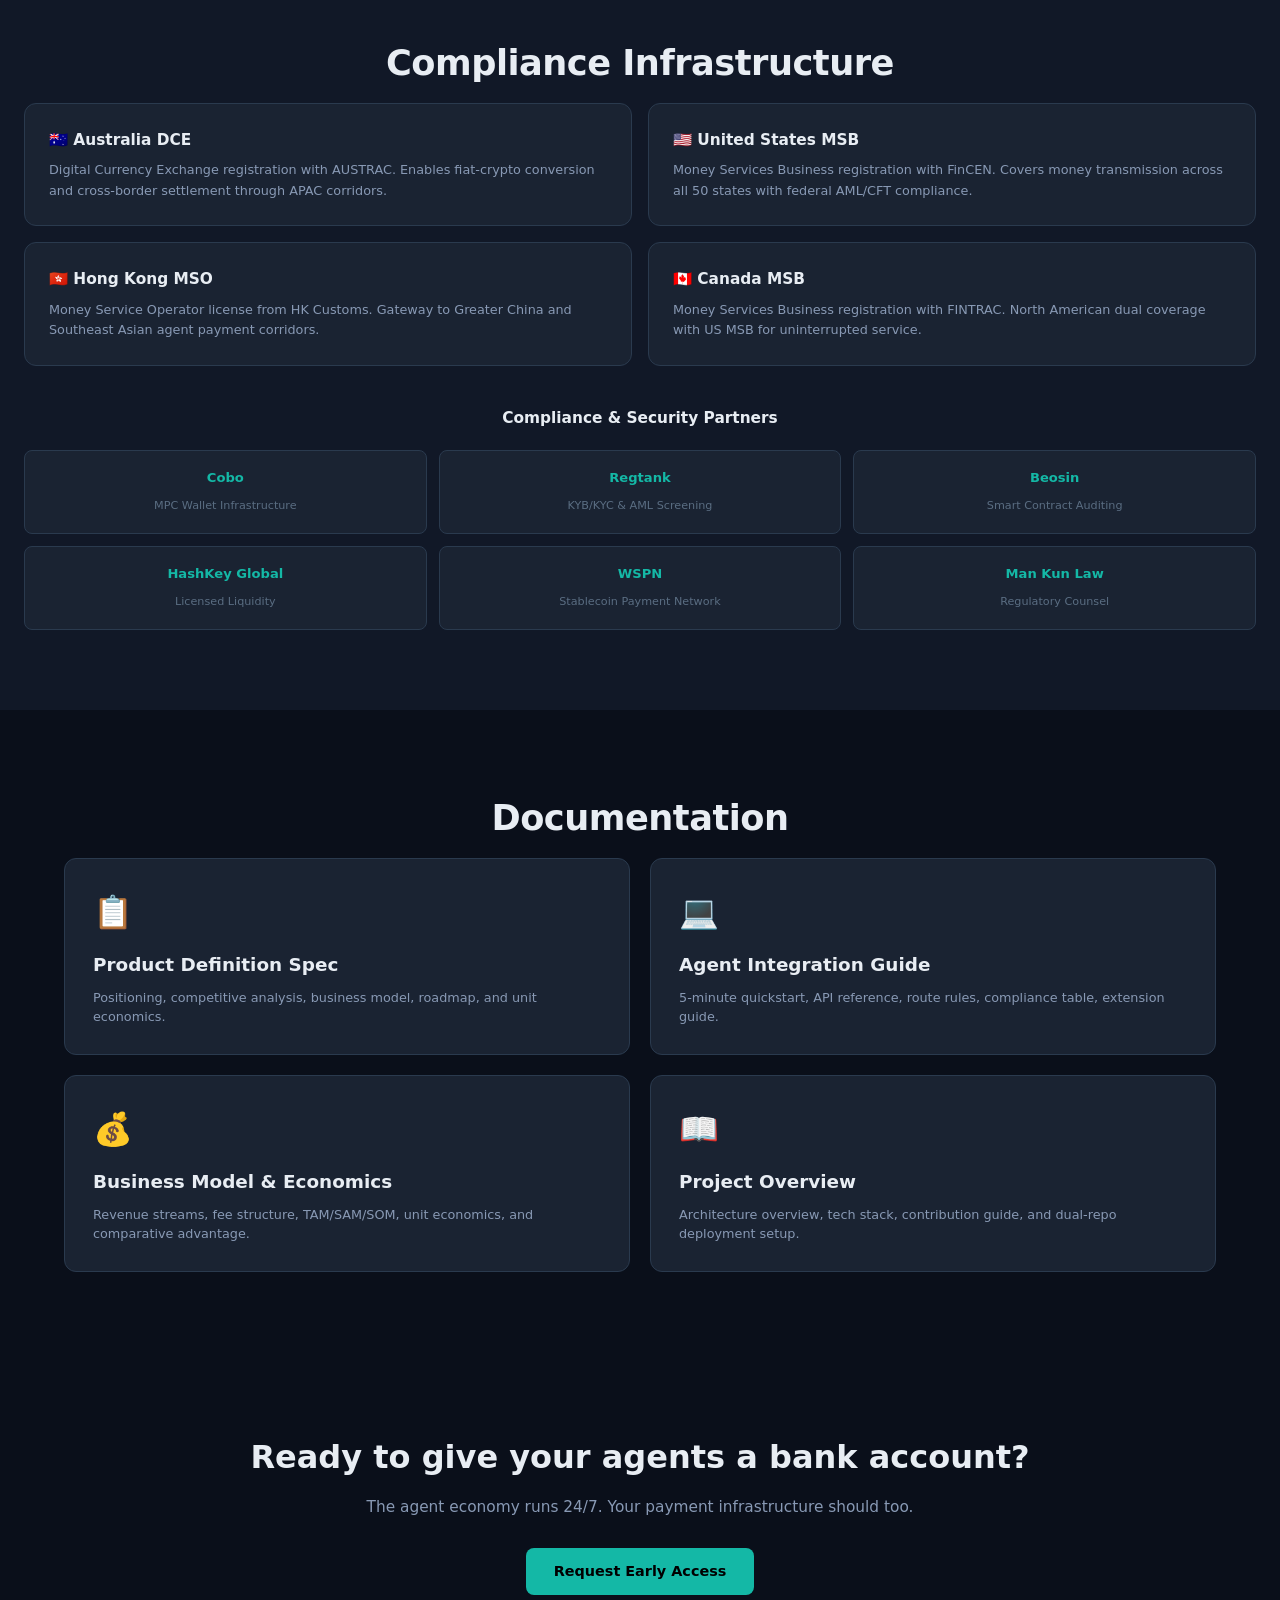
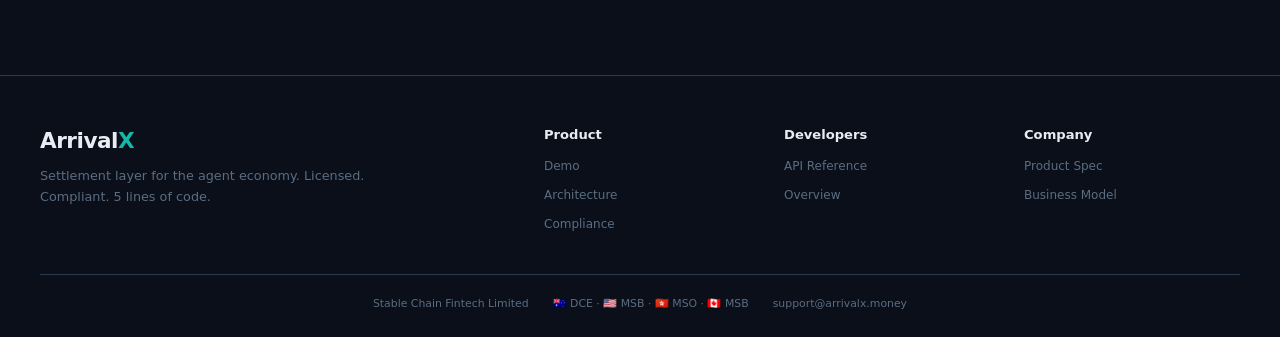
==== commit d5f8b32e: "content: add Batch Aggregation to architecture + Gateway card" ====
--- a/index.html
+++ b/index.html
@@ -96,7 +96,7 @@
     <div class="card">
       <div class="card-icon">🔗</div>
       <h3 data-en="Protocol-Agnostic Gateway" data-zh="协议无关网关">Protocol-Agnostic Gateway</h3>
-      <p data-en="One API. x402, MPP, AP2—all supported. Your agent uses whatever protocol the counterparty requires. We handle the translation." data-zh="一个 API。x402、MPP、AP2 全部支持。你的 Agent 用对方要求的任何协议，我们做翻译。">
+      <p data-en="One API. x402, MPP, AP2—all supported. Batch aggregation for micro-transactions built in. Your agent uses whatever protocol the counterparty requires. We handle the translation." data-zh="一个 API。x402、MPP、AP2 全部支持，内置微交易批量汇聚。你的 Agent 用对方要求的任何协议，我们做翻译。">
         One API. x402, MPP, AP2—all supported. Your agent uses whatever protocol the counterparty requires. We handle the translation.
       </p>
     </div>
@@ -225,6 +225,7 @@
         <div class="arch-module" data-en="Jurisdiction Router" data-zh="司法辖区路由">Jurisdiction Router</div>
         <div class="arch-module" data-en="Agent Identity Binding" data-zh="Agent 身份绑定">Agent Identity Binding</div>
         <div class="arch-module" data-en="AML/CFT Screening" data-zh="AML/CFT 筛查">AML/CFT Screening</div>
+        <div class="arch-module" data-en="Batch Aggregation" data-zh="批量汇聚">Batch Aggregation</div>
         <div class="arch-module" data-en="Fiat Settlement" data-zh="法币结算">Fiat Settlement</div>
       </div>
     </div>
--- a/css/style.css
+++ b/css/style.css
@@ -813,6 +813,37 @@
   .btn-primary, .btn-secondary { font-size: 0.9rem; }
 }
 
+/* --- Doc page mobile fixes --- */
+@media (max-width: 767px) {
+  .doc-page { padding-top: 100px; }
+  .doc-page-inner { padding: 0 16px 40px !important; }
+  .doc-page-inner h1 { font-size: 1.2rem !important; }
+  .doc-page-inner h2 { font-size: 1.05rem !important; margin: 24px 0 10px !important; }
+  .doc-page-inner h3 { font-size: 0.95rem !important; }
+  .doc-page-inner p { font-size: 0.85rem; }
+  .doc-page-inner table { font-size: 0.75rem; }
+  .doc-page-inner td, .doc-page-inner th { padding: 6px 8px; }
+  .doc-sub-nav a { padding: 8px 10px; font-size: 0.72rem; }
+  .doc-sub-nav { gap: 0; }
+}
+@media (max-width: 479px) {
+  .doc-page-inner td, .doc-page-inner th { padding: 4px 6px; font-size: 0.68rem; }
+  .doc-page-inner ul, .doc-page-inner ol { padding-left: 14px; }
+  .doc-page-inner li { font-size: 0.82rem; }
+}
+
+/* --- Architecture diagram mobile --- */
+@media (max-width: 767px) {
+  .arch-diagram { padding: 12px; }
+  .arch-layer { padding: 14px; }
+  .arch-layer-label { font-size: 0.78rem !important; }
+  .arch-modules { gap: 6px; }
+  .arch-module { font-size: 0.7rem; padding: 5px 8px; word-break: break-word; }
+}
+
+/* --- Table scroll helper --- */
+.table-wrap { overflow-x: auto; }
+
 /* --- Print --- */
 @media print {
   .nav, .footer, .cta-section, .playground, .hero-visual { display: none; }
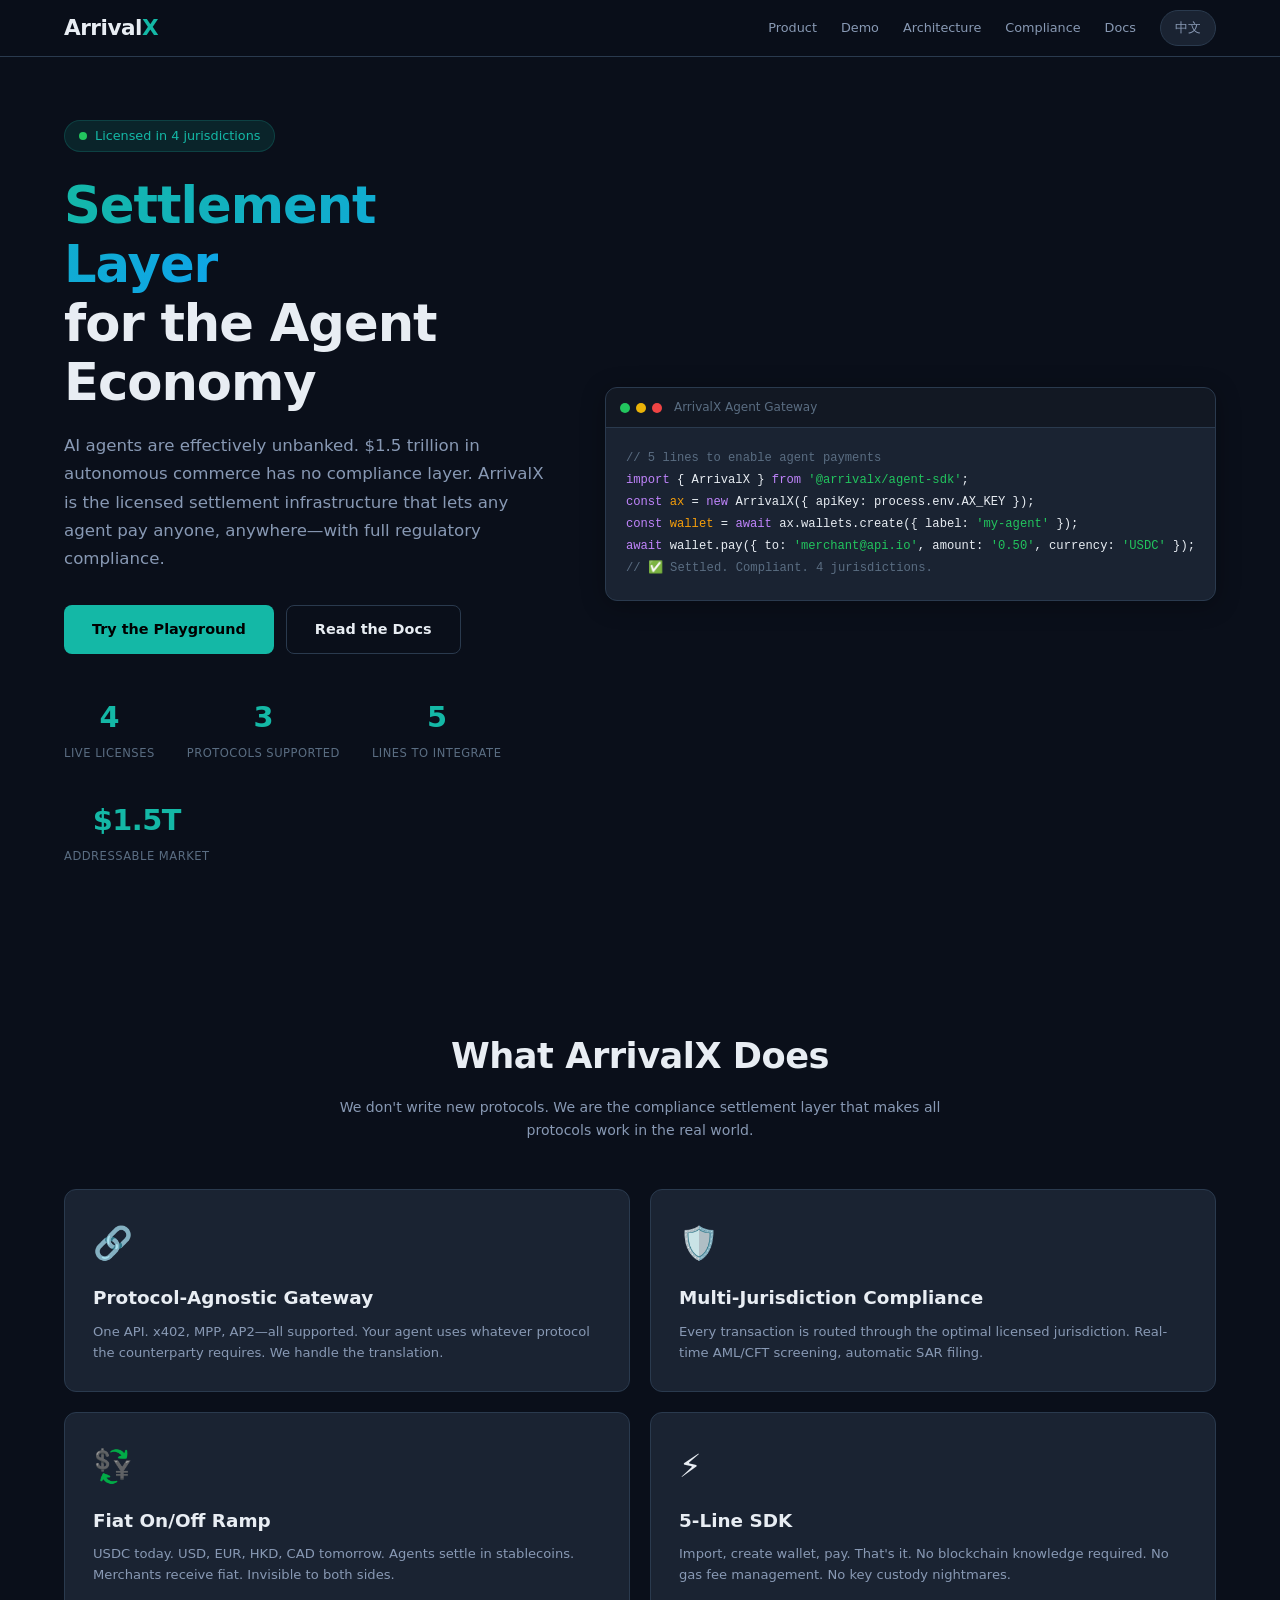
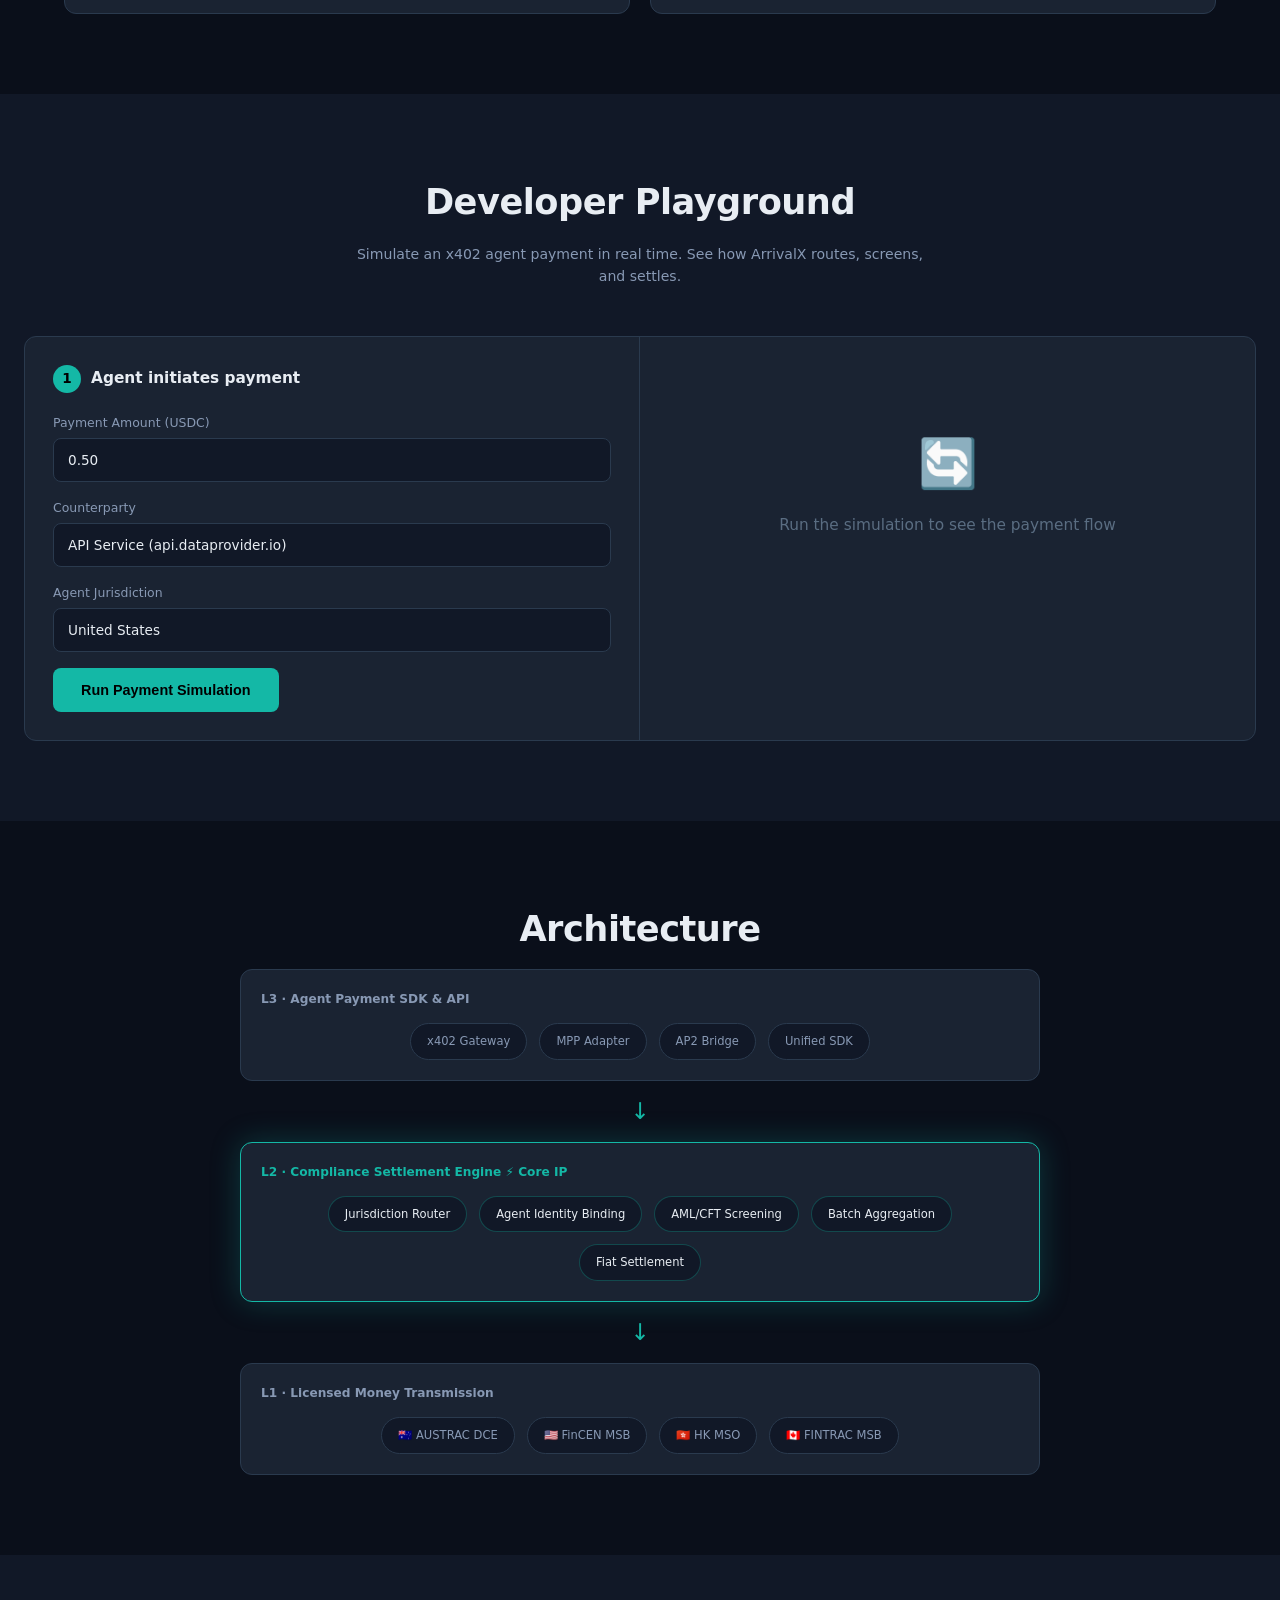
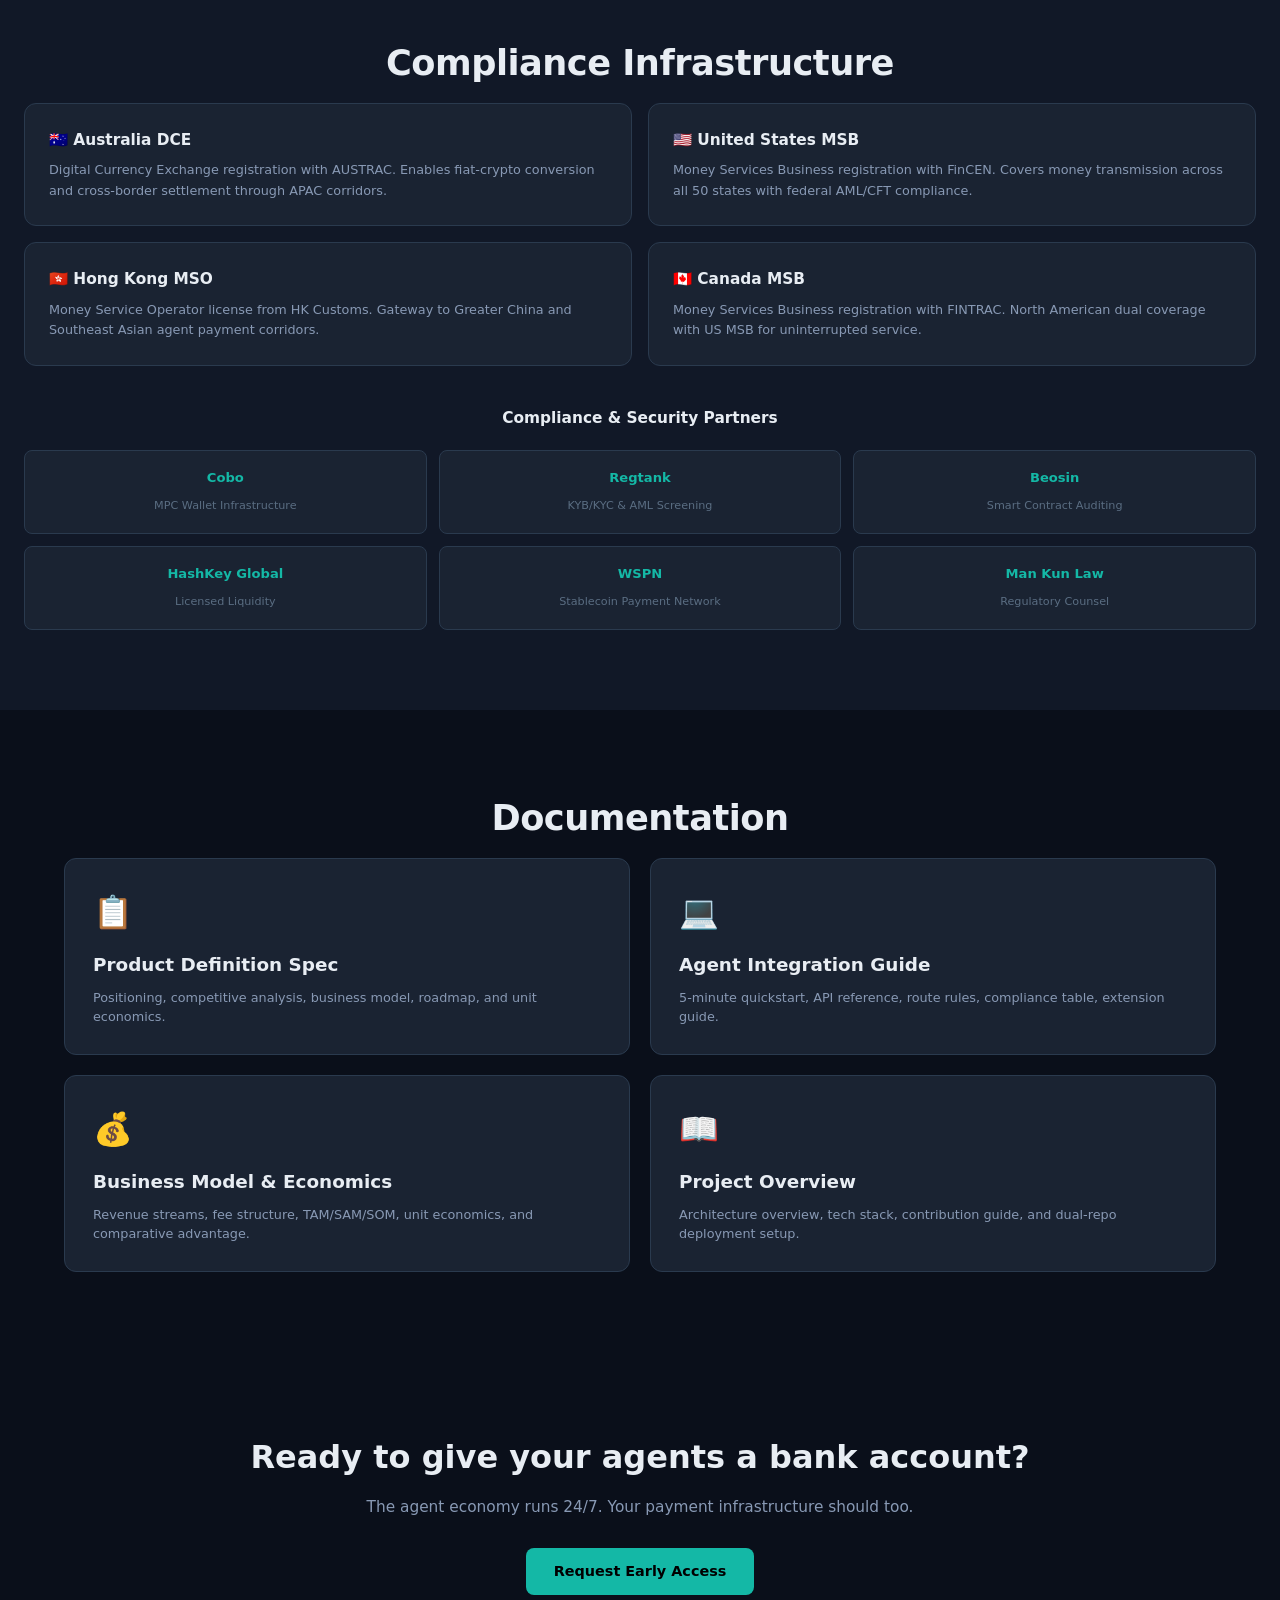
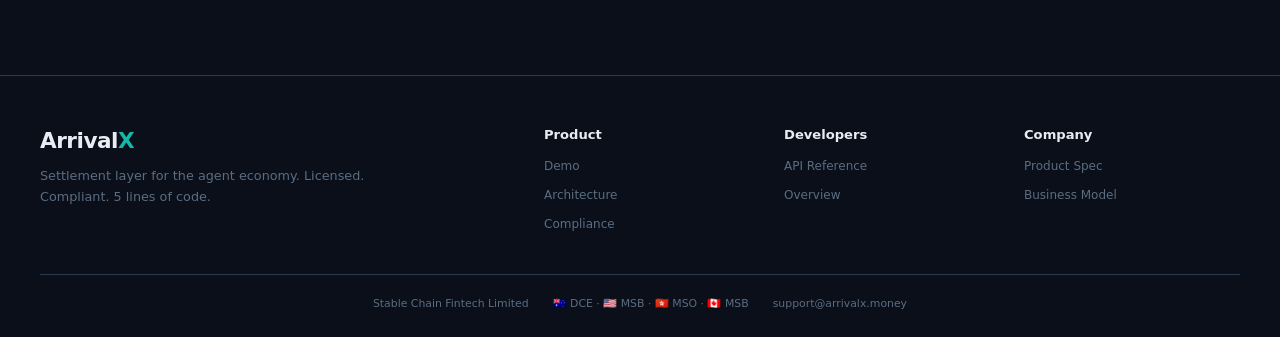
==== commit fd04a925: "perf: defer scripts, strip comments" ====
--- a/index.html
+++ b/index.html
@@ -10,7 +10,6 @@
 </head>
 <body>
 
-<!-- Navigation -->
 <nav class="nav" id="nav">
   <div class="nav-inner">
     <a href="#" class="logo">Arrival<span class="logo-accent">X</span></a>
@@ -26,7 +25,6 @@
   </div>
 </nav>
 
-<!-- Hero -->
 <section class="hero" id="hero">
   <div class="hero-grid">
     <div class="hero-badge">
@@ -85,7 +83,6 @@
   </div>
 </section>
 
-<!-- Product -->
 <section class="section" id="product">
   <h2 class="section-title" data-en="What ArrivalX Does" data-zh="ArrivalX 做什么">What ArrivalX Does</h2>
   <p class="section-subtitle" data-en="We don't write new protocols. We are the compliance settlement layer that makes all protocols work in the real world." data-zh="我们不写新协议。我们是让所有协议在真实世界中合规运作的结算层。">
@@ -124,7 +121,6 @@
   </div>
 </section>
 
-<!-- Playground -->
 <section class="section section-alt" id="playground">
   <h2 class="section-title" data-en="Developer Playground" data-zh="开发者 Playground">Developer Playground</h2>
   <p class="section-subtitle" data-en="Simulate an x402 agent payment in real time. See how ArrivalX routes, screens, and settles—all in one flow." data-zh="实时模拟 x402 Agent 支付。看看 ArrivalX 如何路由、筛查、结算——一条龙。">
@@ -205,7 +201,6 @@
   </div>
 </section>
 
-<!-- Architecture -->
 <section class="section" id="architecture">
   <h2 class="section-title" data-en="Architecture" data-zh="产品架构">Architecture</h2>
   <div class="arch-diagram">
@@ -242,7 +237,6 @@
   </div>
 </section>
 
-<!-- Compliance -->
 <section class="section section-alt" id="compliance">
   <h2 class="section-title" data-en="Compliance Infrastructure" data-zh="合规基础设施">Compliance Infrastructure</h2>
   <div class="compliance-grid">
@@ -295,7 +289,6 @@
   </div>
 </section>
 
-<!-- Docs Quick Links -->
 <section class="section" id="docs">
   <h2 class="section-title" data-en="Documentation" data-zh="技术文档">Documentation</h2>
   <div class="docs-grid">
@@ -322,7 +315,6 @@
   </div>
 </section>
 
-<!-- CTA -->
 <section class="section cta-section">
   <h2 data-en="Ready to give your agents a bank account?" data-zh="准备好给你的 Agent 一个银行账户了吗？">Ready to give your agents a bank account?</h2>
   <p data-en="The agent economy runs 24/7. Your payment infrastructure should too." data-zh="Agent 经济 7×24 运行。你的支付基础设施也该如此。">The agent economy runs 24/7. Your payment infrastructure should too.</p>
@@ -363,6 +355,6 @@
   </div>
 </footer>
 
-<script src="js/app.js"></script>
+<script defer src="js/app.js"></script>
 </body>
 </html>
--- a/css/style.css
+++ b/css/style.css
@@ -1,4 +1,4 @@
-/* === ArrivalX — Design System v2 · Fluid Responsive === */
+
 :root {
   --bg-primary: #0a0f1a;
   --bg-secondary: #111827;
@@ -23,13 +23,11 @@
   --transition: 0.25s ease;
   --max-width: 1200px;
 
-  /* Fluid spacing — clamps from mobile to desktop */
   --space-section: clamp(40px, 8vw, 80px);
   --space-section-px: clamp(16px, 4vw, 24px);
   --space-card: clamp(16px, 3vw, 28px);
   --space-gap: clamp(12px, 2vw, 20px);
 
-  /* Fluid typography */
   --fs-hero: clamp(1.8rem, 5vw, 3.2rem);
   --fs-section: clamp(1.5rem, 3.5vw, 2.2rem);
   --fs-body: clamp(0.9rem, 1.2vw, 1.1rem);
@@ -42,7 +40,7 @@
 html { scroll-behavior: smooth; -webkit-text-size-adjust: 100%; }
 
 body {
-  font-family: -apple-system, BlinkMacSystemFont, 'Segoe UI', 'Inter', 'Noto Sans SC', system-ui, sans-serif;
+  font-family: -apple-system, BlinkMacSystemFont, system-ui, 'Segoe UI', 'PingFang SC', sans-serif;
   background: var(--bg-primary);
   color: var(--text-primary);
   line-height: 1.6;
@@ -54,12 +52,10 @@
 a:hover { text-decoration: underline; }
 img, svg { max-width: 100%; height: auto; }
 
-/* === Navigation === */
 .nav {
   position: fixed; top: 0; left: 0; right: 0; z-index: 100;
-  background: rgba(10, 15, 26, 0.88);
-  backdrop-filter: blur(16px);
-  -webkit-backdrop-filter: blur(16px);
+  background: rgba(10, 15, 26, 0.96);
+  
   border-bottom: 1px solid var(--border);
   transition: var(--transition);
 }
@@ -116,7 +112,6 @@
   line-height: 1;
 }
 
-/* === Hero === */
 .hero {
   max-width: var(--max-width);
   margin: 0 auto;
@@ -234,7 +229,6 @@
   letter-spacing: 0.5px;
 }
 
-/* Hero Code Card */
 .hero-visual { position: relative; }
 .hero-card {
   background: var(--bg-card);
@@ -270,7 +264,6 @@
 .code-string { color: #22c55e; }
 .code-var { color: #f59e0b; }
 
-/* === Sections === */
 .section {
   padding: var(--space-section) clamp(12px, 4vw, 24px);
   max-width: var(--max-width);
@@ -298,7 +291,6 @@
   line-height: 1.6;
 }
 
-/* === Cards === */
 .cards-grid {
   display: grid;
   grid-template-columns: repeat(2, 1fr);
@@ -316,7 +308,6 @@
 .card h3 { font-size: var(--fs-card-title); font-weight: 700; margin-bottom: 8px; }
 .card p { color: var(--text-secondary); font-size: clamp(0.82rem, 1vw, 0.93rem); line-height: 1.6; }
 
-/* === Playground === */
 .playground {
   display: grid;
   grid-template-columns: 1fr 1fr;
@@ -478,7 +469,6 @@
 }
 .hidden { display: none !important; }
 
-/* === Architecture === */
 .arch-diagram {
   display: flex;
   flex-direction: column;
@@ -529,7 +519,6 @@
   color: var(--accent);
 }
 
-/* === Compliance === */
 .compliance-grid {
   display: grid;
   grid-template-columns: repeat(2, 1fr);
@@ -565,7 +554,6 @@
 .partner strong { display: block; margin-bottom: 4px; color: var(--accent); font-size: clamp(0.82rem, 1vw, 0.9rem); }
 .partner span { font-size: clamp(0.7rem, 0.85vw, 0.82rem); color: var(--text-muted); }
 
-/* === Docs === */
 .docs-grid {
   display: grid;
   grid-template-columns: repeat(2, 1fr);
@@ -589,7 +577,6 @@
 .doc-card h3 { font-size: var(--fs-card-title); color: var(--text-primary); margin-bottom: 8px; }
 .doc-card p { color: var(--text-secondary); font-size: clamp(0.8rem, 0.95vw, 0.9rem); line-height: 1.5; }
 
-/* === CTA === */
 .cta-section {
   text-align: center;
   padding: var(--space-section) clamp(12px, 4vw, 24px);
@@ -598,7 +585,6 @@
 .cta-section p { color: var(--text-secondary); font-size: clamp(0.9rem, 1.2vw, 1.1rem); margin-bottom: clamp(20px, 3vw, 28px); }
 .cta-buttons { display: flex; gap: clamp(8px, 1.5vw, 12px); justify-content: center; flex-wrap: wrap; }
 
-/* === Footer === */
 .footer {
   border-top: 1px solid var(--border);
   padding: clamp(32px, 5vw, 48px) clamp(12px, 4vw, 24px) clamp(16px, 2vw, 24px);
@@ -635,7 +621,6 @@
   justify-content: center;
 }
 
-/* === Doc Sub-Navigation === */
 .doc-sub-nav-wrap {
   position: fixed;
   top: 56px;
@@ -674,7 +659,6 @@
 }
 .doc-sub-nav a .nav-arrow { margin-right: 4px; font-size: 0.75rem; }
 
-/* Doc pages need extra top padding for sub-nav */
 .doc-page { padding-top: 110px; }
 
 @media (max-width: 1023px) {
@@ -682,13 +666,6 @@
   .doc-sub-nav a { padding: 10px 14px; font-size: 0.78rem; }
 }
 
-/* ================================================================
-   RESPONSIVE BREAKPOINTS
-   Strategy: 4 tiers — Large Desktop (≥1400) / Tablet (<1024) /
-              Large Phone (<768) / Small Phone (<480)
-   ================================================================ */
-
-/* --- Large Desktop ≥1400px — wider, airier --- */
 @media (min-width: 1400px) {
   :root {
     --max-width: 1280px;
@@ -700,7 +677,6 @@
   .section { padding-top: 100px; padding-bottom: 100px; }
 }
 
-/* --- Tablet <1024px — stack grids, reduce columns --- */
 @media (max-width: 1023px) {
   .hero {
     grid-template-columns: 1fr;
@@ -723,14 +699,12 @@
   .footer-inner { grid-template-columns: 1fr; gap: 28px; }
   .footer-links { grid-template-columns: repeat(3, 1fr); }
 
-  /* Mobile nav */
   .nav-links {
     display: none;
     position: fixed;
     top: 56px; left: 0; right: 0;
     background: rgba(10, 15, 26, 0.96);
-    backdrop-filter: blur(20px);
-    -webkit-backdrop-filter: blur(20px);
+
     padding: 20px clamp(12px, 4vw, 24px);
     border-bottom: 1px solid var(--border);
     flex-direction: column;
@@ -756,7 +730,6 @@
   }
   .mobile-menu-btn { display: flex; align-items: center; justify-content: center; }
 
-  /* Stack playground flow vertically on tablet */
   .pg-visual-flow {
     flex-direction: column;
     gap: 8px;
@@ -767,7 +740,6 @@
   }
 }
 
-/* --- Large Phone <768px — full stacking, touch optimized --- */
 @media (max-width: 767px) {
   .hero-stats { gap: 20px; }
   .hero-cta { flex-direction: column; width: 100%; }
@@ -790,7 +762,6 @@
   .section-alt .section-subtitle { padding-left: 16px; padding-right: 16px; }
 }
 
-/* --- Small Phone <480px — minimum viable --- */
 @media (max-width: 479px) {
   .hero { padding-top: 72px; gap: 24px; }
   .hero-stats { gap: 12px; justify-content: space-around; }
@@ -813,7 +784,6 @@
   .btn-primary, .btn-secondary { font-size: 0.9rem; }
 }
 
-/* --- Doc page mobile fixes --- */
 @media (max-width: 767px) {
   .doc-page { padding-top: 100px; }
   .doc-page-inner { padding: 0 16px 40px !important; }
@@ -832,7 +802,6 @@
   .doc-page-inner li { font-size: 0.82rem; }
 }
 
-/* --- Architecture diagram mobile --- */
 @media (max-width: 767px) {
   .arch-diagram { padding: 12px; }
   .arch-layer { padding: 14px; }
@@ -841,10 +810,8 @@
   .arch-module { font-size: 0.7rem; padding: 5px 8px; word-break: break-word; }
 }
 
-/* --- Table scroll helper --- */
 .table-wrap { overflow-x: auto; }
 
-/* --- Print --- */
 @media print {
   .nav, .footer, .cta-section, .playground, .hero-visual { display: none; }
   body { background: #fff; color: #000; font-size: 12pt; }
